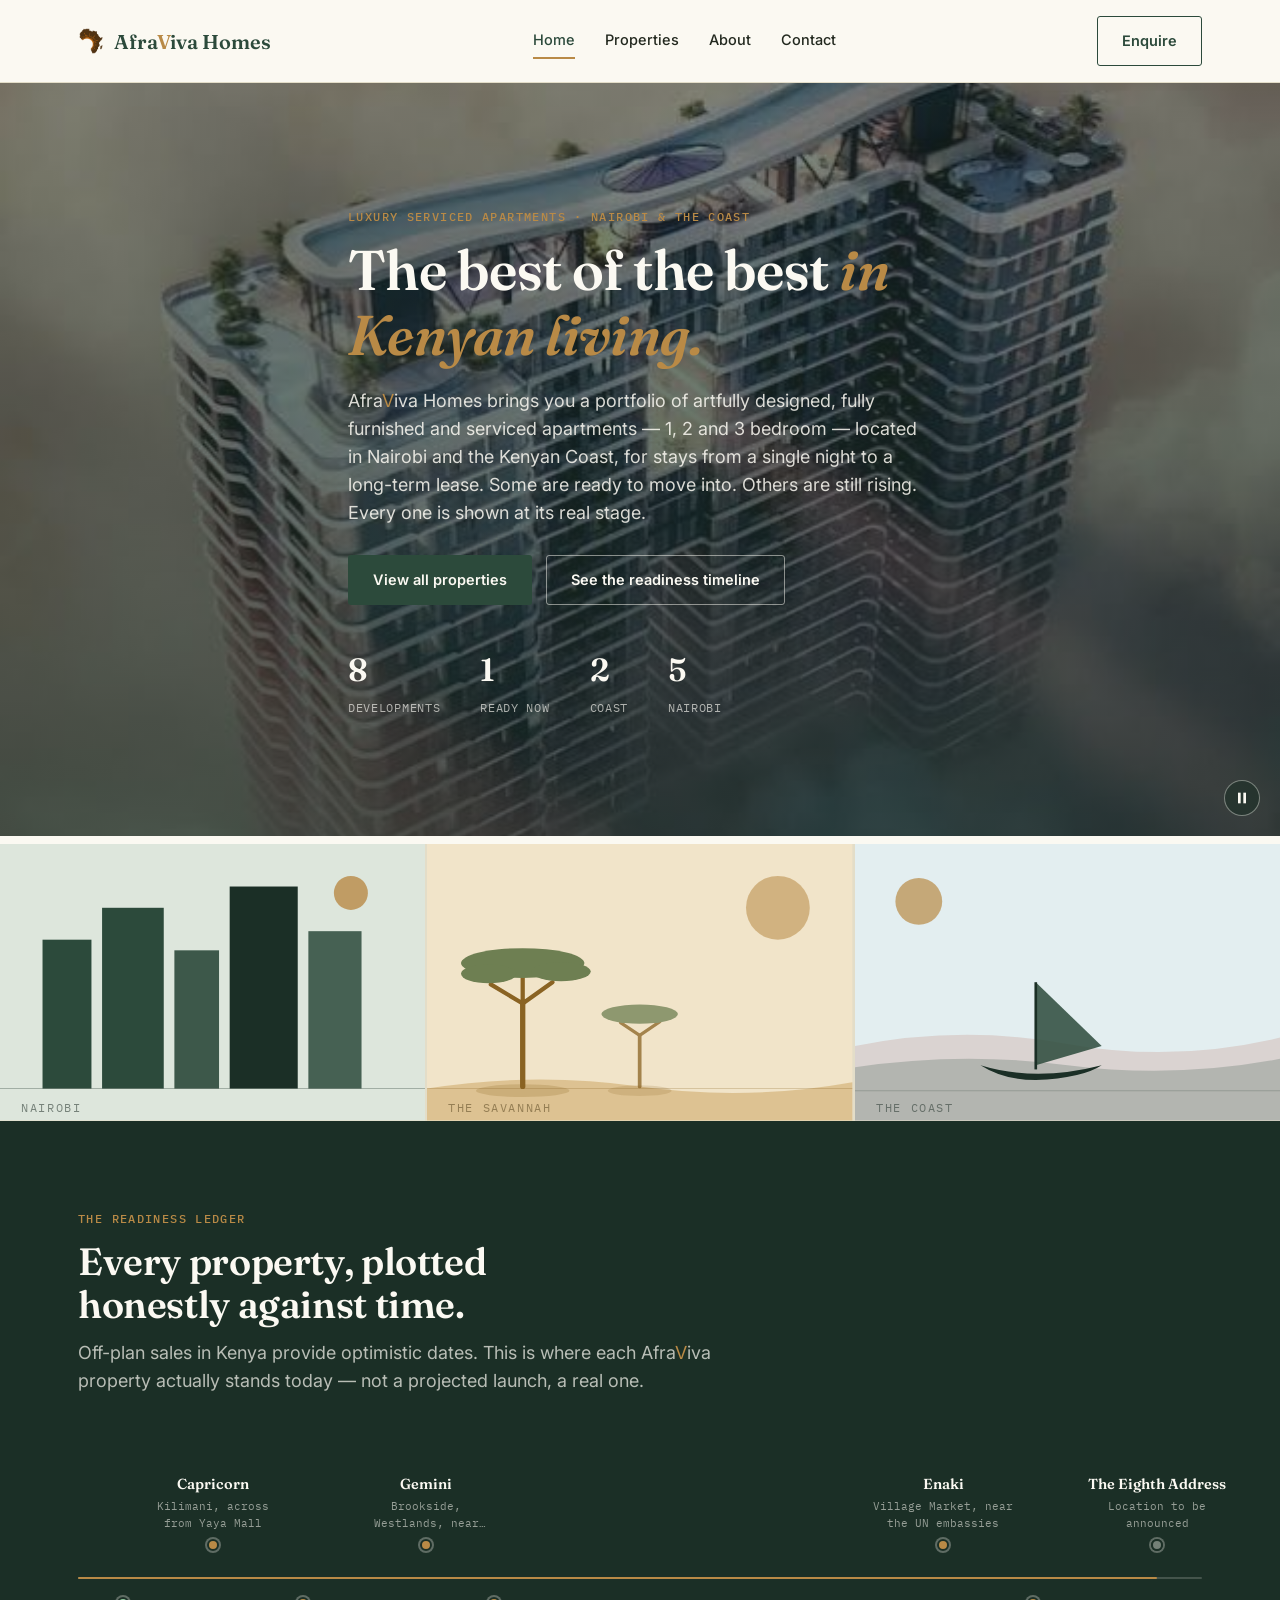
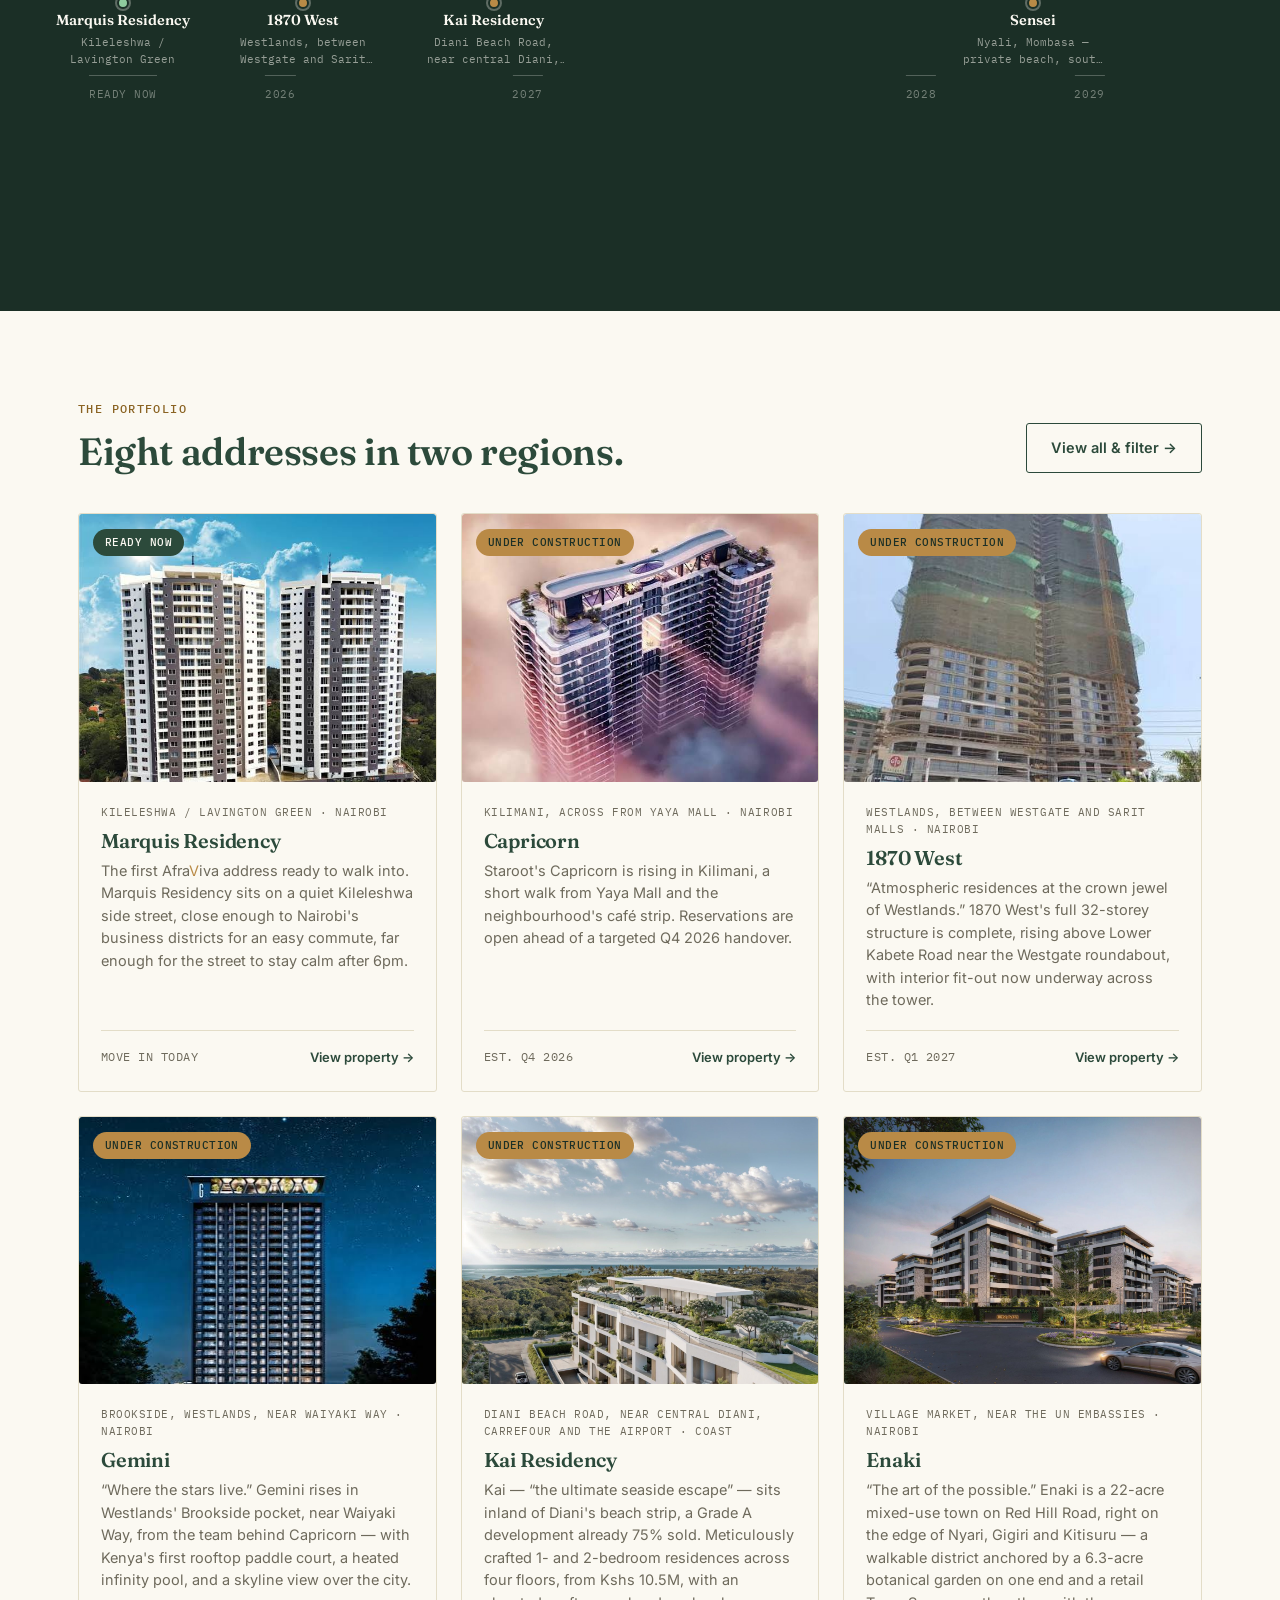
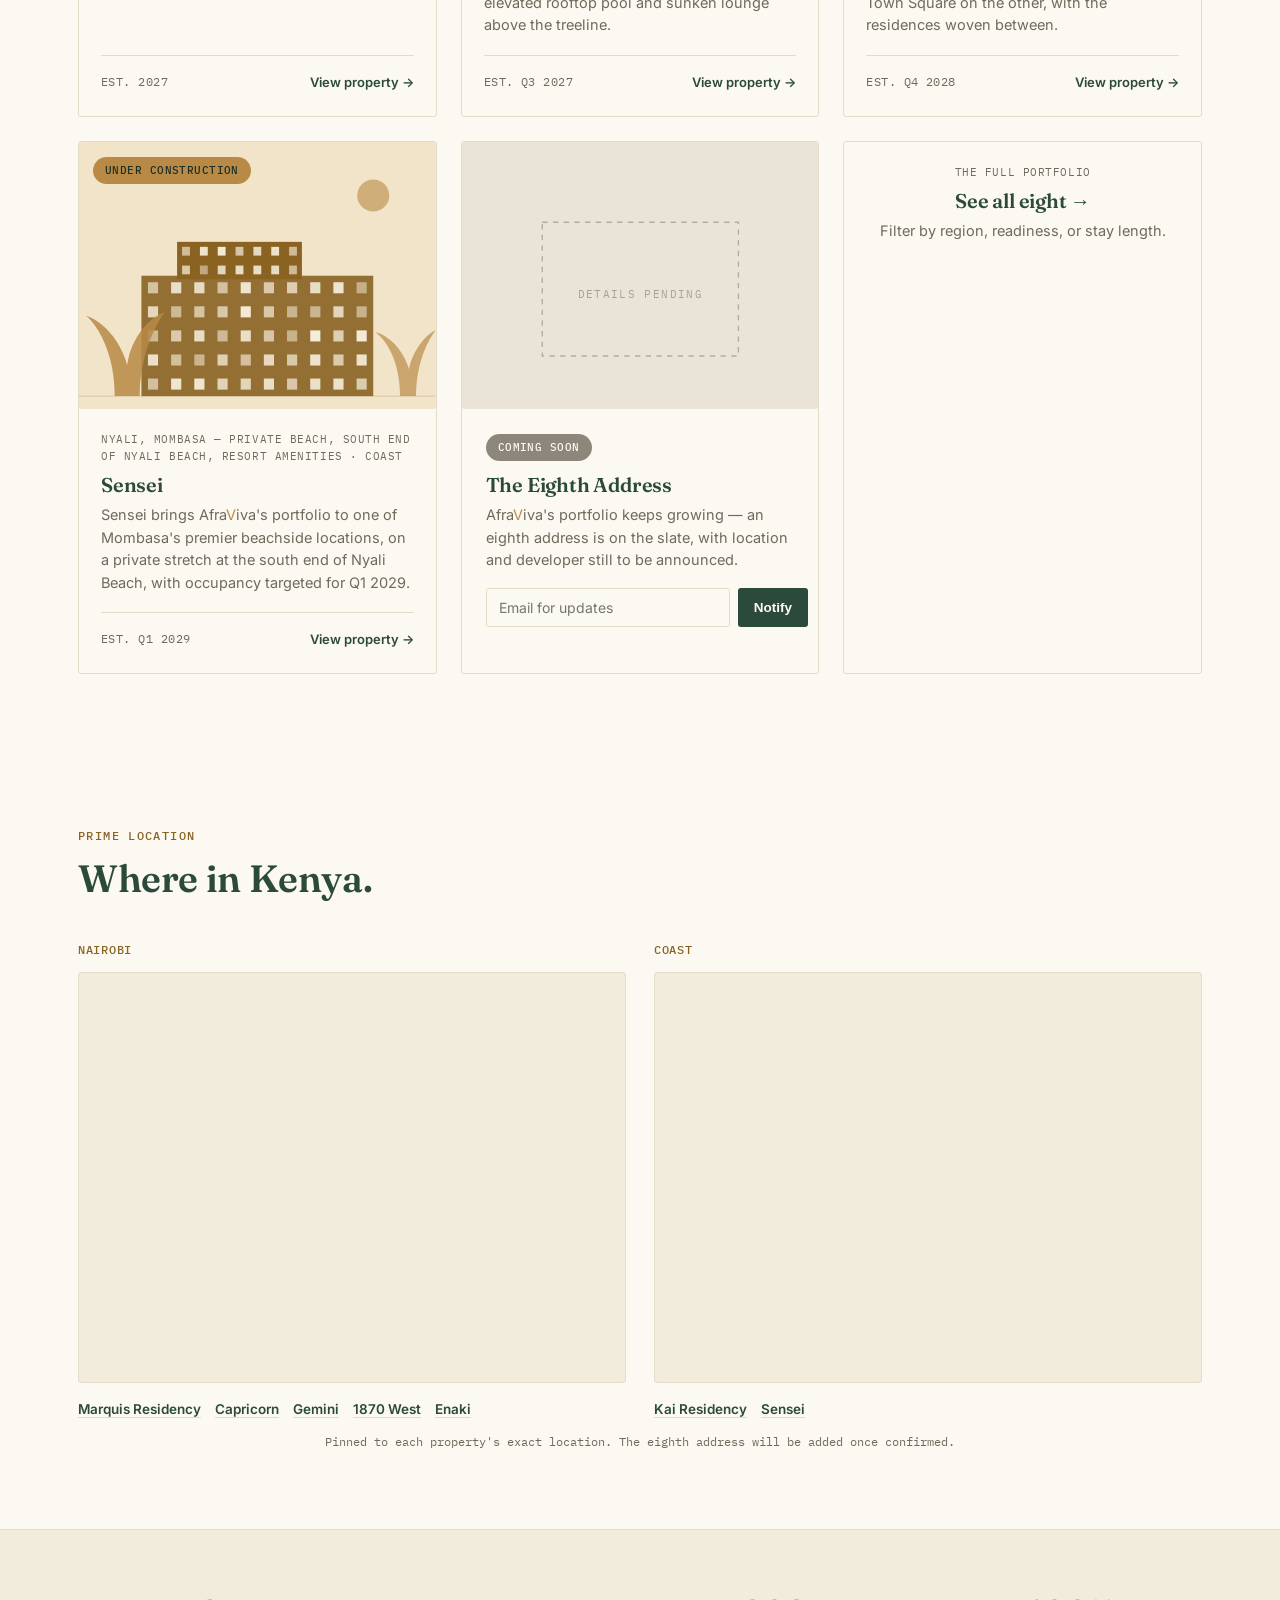
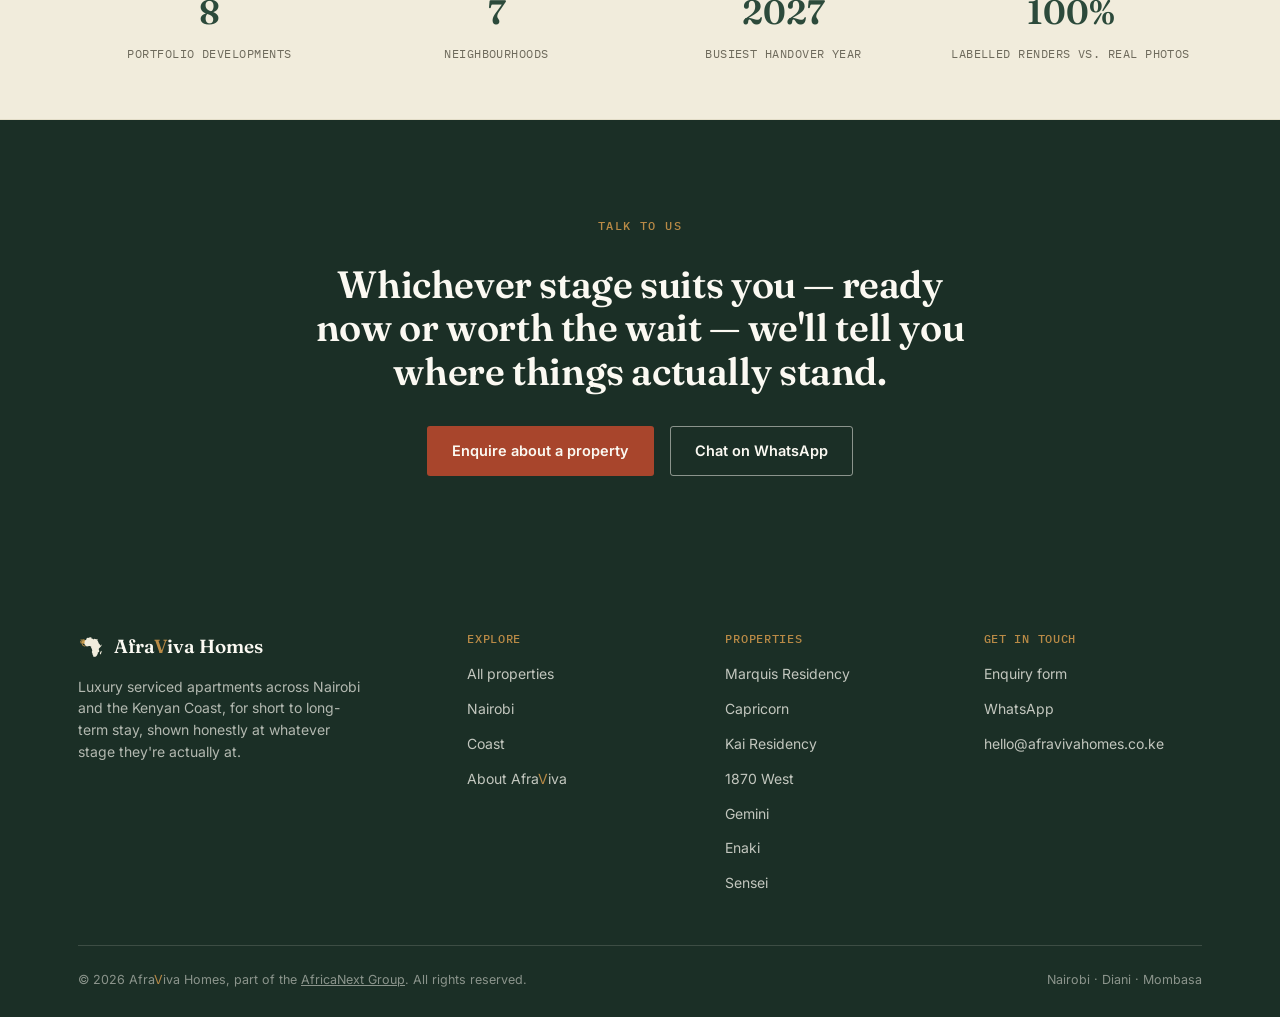
==== index.html @ eec44e02 "Rename The Marquis and Kai Apartments "The Marquis" -> "Marquis Residency", "Kai Apartments" -> "Kai" ====
<!DOCTYPE html>
<html lang="en">
<head>
<meta charset="UTF-8">
<meta name="viewport" content="width=device-width, initial-scale=1.0">
<title>Afraviva Homes — Luxury Serviced Apartments in Nairobi &amp; the Kenyan Coast</title>
<meta name="description" content="Afraviva Homes: the best of Kenyan living. A portfolio of luxury serviced apartments across Nairobi and the Kenyan Coast, for short to long-term stay, shown honestly at every stage.">
<link rel="canonical" href="https://judekioko.github.io/afraviva/">
<meta property="og:type" content="website">
<meta property="og:site_name" content="Afraviva Homes">
<meta property="og:title" content="Afraviva Homes — Luxury Serviced Apartments in Nairobi &amp; the Kenyan Coast">
<meta property="og:description" content="A portfolio of luxury serviced apartments across Nairobi and the Kenyan Coast, for short to long-term stay, shown honestly at every stage.">
<meta property="og:url" content="https://judekioko.github.io/afraviva/">
<meta property="og:image" content="https://judekioko.github.io/afraviva/assets/img/afraviva-logo-full.png">
<meta name="twitter:card" content="summary_large_image">
<meta name="twitter:title" content="Afraviva Homes — Luxury Serviced Apartments in Nairobi &amp; the Kenyan Coast">
<meta name="twitter:description" content="A portfolio of luxury serviced apartments across Nairobi and the Kenyan Coast, for short to long-term stay, shown honestly at every stage.">
<meta name="twitter:image" content="https://judekioko.github.io/afraviva/assets/img/afraviva-logo-full.png">
<link rel="icon" type="image/svg+xml" href="favicon.svg">
<link rel="preconnect" href="https://fonts.googleapis.com">
<link rel="preconnect" href="https://fonts.gstatic.com" crossorigin>
<link href="https://fonts.googleapis.com/css2?family=Fraunces:opsz,wght@9..144,400;9..144,500;9..144,600;9..144,700&family=Inter:wght@400;500;600;700&family=IBM+Plex+Mono:wght@400;500&display=swap" rel="stylesheet">
<link rel="stylesheet" href="assets/css/styles.css">
</head>
<body>

<div id="site-header"></div>

<main>

  <!-- HERO -->
  <section class="hero hero-video">
    <video class="hero-video-bg" autoplay muted loop playsinline preload="metadata" poster="assets/img/capricon aerialview.jpg">
      <source src="assets/video/capricorn-walkthrough.mp4" type="video/mp4">
    </video>
    <div class="hero-scrim"></div>
    <button class="hero-video-toggle" type="button" aria-pressed="true" aria-label="Pause background video">
      <svg class="icon-pause" viewBox="0 0 24 24" fill="currentColor" width="16" height="16"><rect x="6" y="4" width="4" height="16"/><rect x="14" y="4" width="4" height="16"/></svg>
      <svg class="icon-play" viewBox="0 0 24 24" fill="currentColor" width="16" height="16" style="display:none;"><path d="M8 5v14l11-7z"/></svg>
    </button>
    <div class="wrap hero-content">
      <span class="eyebrow">Luxury serviced apartments · Nairobi &amp; the coast</span>
      <h1>The best of the best <em>in Kenyan living.</em></h1>
      <p class="lede">Afra<span class="v-flag">V</span>iva Homes brings you a portfolio of artfully designed, fully furnished and serviced apartments — 1, 2 and 3 bedroom — located in Nairobi and the Kenyan Coast, for stays from a single night to a long-term lease. Some are ready to move into. Others are still rising. Every one is shown at its real stage.</p>
      <div class="hero-cta">
        <a href="properties.html" class="btn btn-primary">View all properties</a>
        <a href="#ledger" class="btn btn-ghost-light">See the readiness timeline</a>
      </div>
      <div class="hero-meta">
        <div>
          <div class="stat-num">8</div>
          <div class="stat-label">Developments</div>
        </div>
        <div>
          <div class="stat-num">1</div>
          <div class="stat-label">Ready now</div>
        </div>
        <div>
          <div class="stat-num">2</div>
          <div class="stat-label">Coast</div>
        </div>
        <div>
          <div class="stat-num">5</div>
          <div class="stat-label">Nairobi</div>
        </div>
      </div>
    </div>
  </section>

  <!-- MONTAGE STRIP -->
  <div class="montage-strip">
    <div class="montage-panel" id="montage-1"></div>
    <div class="montage-panel" id="montage-2"></div>
    <div class="montage-panel" id="montage-3"></div>
  </div>

  <!-- READINESS LEDGER (signature element) -->
  <section class="ledger" id="ledger">
    <div class="wrap">
      <span class="eyebrow">The readiness ledger</span>
      <h2>Every property, plotted honestly against time.</h2>
      <p class="lede">Off-plan sales in Kenya provide optimistic dates. This is where each Afra<span class="v-flag">V</span>iva property actually stands today — not a projected launch, a real one.</p>

      <div class="ledger-track" id="afraviva-ledger">
        <div class="ledger-items"></div>
        <div class="ledger-axis"><div class="ledger-axis-fill"></div></div>
        <div class="ledger-labels">
          <span style="left:4%;">Ready now</span>
          <span style="left:18%;">2026</span>
          <span style="left:40%;">2027</span>
          <span style="left:75%;">2028</span>
          <span style="left:90%;">2029</span>
        </div>
        <div class="ledger-list-mobile"></div>
      </div>
    </div>
  </section>

  <!-- PORTFOLIO PREVIEW -->
  <section class="section">
    <div class="wrap">
      <div class="section-head reveal">
        <div>
          <span class="eyebrow">The portfolio</span>
          <h2>Eight addresses in two regions.</h2>
        </div>
        <a href="properties.html" class="btn btn-ghost">View all &amp; filter →</a>
      </div>
      <div class="grid-properties" id="home-preview-grid"></div>
    </div>
  </section>

  <!-- LOCATION MAP -->
  <section class="section-tight">
    <div class="wrap">
      <div class="section-head reveal">
        <div>
          <span class="eyebrow">Prime location</span>
          <h2>Where in Kenya.</h2>
        </div>
      </div>
      <div class="region-map-grid reveal">
        <div class="region-map">
          <div class="region-map-title">Nairobi</div>
          <div class="map-embed-card">
            <iframe
              src="https://www.google.com/maps?saddr=-1.2807,36.7817&daddr=-1.2932,36.7869+to:-1.2592,36.7920+to:-1.2590,36.8028+to:-1.222769,36.786828&output=embed"
              loading="lazy"
              referrerpolicy="no-referrer-when-downgrade"
              title="Map pinning Afraviva's Nairobi properties"
              aria-label="Map pinning Afraviva's Nairobi properties">
            </iframe>
          </div>
          <ul class="map-legend">
            <li><a href="property.html?slug=the-marquis">Marquis Residency</a></li>
            <li><a href="property.html?slug=capricorn">Capricorn</a></li>
            <li><a href="property.html?slug=gemini">Gemini</a></li>
            <li><a href="property.html?slug=1870-west">1870 West</a></li>
            <li><a href="property.html?slug=enaki">Enaki</a></li>
          </ul>
        </div>
        <div class="region-map">
          <div class="region-map-title">Coast</div>
          <div class="map-embed-card">
            <iframe
              src="https://www.google.com/maps?saddr=-4.2950,39.5825&daddr=-4.0600,39.7050&output=embed"
              loading="lazy"
              referrerpolicy="no-referrer-when-downgrade"
              title="Map pinning Afraviva's Coast properties"
              aria-label="Map pinning Afraviva's Coast properties">
            </iframe>
          </div>
          <ul class="map-legend">
            <li><a href="property.html?slug=kai-apartments">Kai Residency</a></li>
            <li><a href="property.html?slug=sensei">Sensei</a></li>
          </ul>
        </div>
      </div>
      <p class="map-note">Pinned to each property's exact location. The eighth address will be added once confirmed.</p>
    </div>
  </section>

  <!-- TRUST STRIP -->
  <section class="trust-strip reveal">
    <div class="wrap trust-grid">
      <div class="trust-item">
        <div class="num">8</div>
        <div class="label">Portfolio developments</div>
      </div>
      <div class="trust-item">
        <div class="num">7</div>
        <div class="label">Neighbourhoods</div>
      </div>
      <div class="trust-item">
        <div class="num">2027</div>
        <div class="label">Busiest handover year</div>
      </div>
      <div class="trust-item">
        <div class="num">100%</div>
        <div class="label">Labelled renders vs. real photos</div>
      </div>
    </div>
  </section>

  <!-- CTA -->
  <section class="cta-band">
    <div class="wrap">
      <span class="eyebrow" style="justify-content:center;color:var(--gold);">Talk to us</span>
      <h2 style="margin-top:16px;">Whichever stage suits you — ready now or worth the wait — we'll tell you where things actually stand.</h2>
      <div class="cta-actions">
        <a href="contact.html" class="btn btn-rust">Enquire about a property</a>
        <a href="#" class="btn btn-ghost-light" data-whatsapp="general">Chat on WhatsApp</a>
      </div>
    </div>
  </section>

</main>

<div id="site-footer"></div>

<script src="assets/js/svg-art.js"></script>
<script src="assets/js/properties-data.js"></script>
<script src="assets/js/main.js"></script>
<script>
  afravivaRenderLedger("afraviva-ledger");
  document.getElementById("home-preview-grid").innerHTML =
    AFRAVIVA_PROPERTIES.map(afravivaCardHTML).join("") + `
    <a class="p-card" href="properties.html" style="align-items:center;justify-content:center;text-align:center;display:flex;">
      <div class="p-card-body" style="justify-content:center;align-items:center;text-align:center;">
        <div class="p-card-loc">The full portfolio</div>
        <h3>See all eight →</h3>
        <p class="p-card-desc">Filter by region, readiness, or stay length.</p>
      </div>
    </a>`;
  document.getElementById("montage-1").innerHTML = montageNairobiSVG();
  document.getElementById("montage-2").innerHTML = montageSavannaSVG();
  document.getElementById("montage-3").innerHTML = montageCoastSVG();

</script>
</body>
</html>
---- assets/css/styles.css ----
/* ===========================================================
   AFRAVIVA HOMES — stylesheet
   Fraunces (display serif) + Inter (body) + IBM Plex Mono (data/labels)
   =========================================================== */

:root{
  --forest: #2C4A3B;
  --forest-dark: #1B2F26;
  --gold: #B98A46;
  --gold-text: #8A6323; /* same gold hue, darkened for text on light backgrounds — --gold itself fails WCAG AA (2.9:1) there */
  --rust: #A8452C;
  --paper: #FBF9F2;
  --paper-alt: #F1ECDC;
  --line: #E3DDC8;
  --muted: #6E6A5C;
  --ink: #23291F;

  --f-serif: 'Fraunces', Georgia, serif;
  --f-sans: 'Inter', -apple-system, BlinkMacSystemFont, 'Segoe UI', sans-serif;
  --f-mono: 'IBM Plex Mono', 'SFMono-Regular', Menlo, monospace;

  --radius: 3px;
  --shadow-sm: 0 1px 2px rgba(27,47,38,0.06);
  --shadow-md: 0 8px 24px rgba(27,47,38,0.08);
}

*, *::before, *::after{ box-sizing: border-box; }
html{ scroll-behavior: smooth; }
body{
  margin: 0;
  font-family: var(--f-sans);
  color: var(--ink);
  background: var(--paper);
  font-size: 16px;
  line-height: 1.55;
  -webkit-font-smoothing: antialiased;
}
img{ max-width: 100%; display: block; }
a{ color: inherit; text-decoration: none; }
ul{ list-style: none; margin: 0; padding: 0; }
h1, h2, h3, h4{
  font-family: var(--f-serif);
  color: var(--forest);
  margin: 0 0 12px;
  line-height: 1.15;
  font-weight: 600;
  letter-spacing: -0.01em;
}
h1{ font-size: clamp(34px, 5vw, 56px); }
h2{ font-size: clamp(26px, 3.4vw, 38px); }
h3{ font-size: 20px; }
p{ margin: 0 0 14px; color: var(--ink); }
.wrap{ max-width: 1180px; margin: 0 auto; padding: 0 28px; }

@media (prefers-reduced-motion: reduce){
  html{ scroll-behavior: auto; }
  *, *::before, *::after{ animation-duration: 0.01ms !important; transition-duration: 0.01ms !important; }
}

:focus-visible{ outline: 2px solid var(--gold); outline-offset: 3px; }

/* ---------- buttons ---------- */
.btn{
  display: inline-flex;
  align-items: center;
  gap: 8px;
  padding: 13px 24px;
  border-radius: var(--radius);
  font-family: var(--f-sans);
  font-weight: 600;
  font-size: 14.5px;
  border: 1px solid transparent;
  cursor: pointer;
  transition: transform 0.15s ease, background 0.15s ease, border-color 0.15s ease, color 0.15s ease;
}
.btn:hover{ transform: translateY(-1px); }
.btn-primary{ background: var(--forest); color: var(--paper); }
.btn-primary:hover{ background: var(--forest-dark); }
.btn-rust{ background: var(--rust); color: var(--paper); }
.btn-rust:hover{ background: #8f3922; }
.btn-ghost{ background: transparent; color: var(--forest); border-color: var(--forest); }
.btn-ghost:hover{ background: var(--forest); color: var(--paper); }
.btn-ghost-light{ background: transparent; color: var(--paper); border-color: rgba(251,249,242,0.5); }
.btn-ghost-light:hover{ background: rgba(251,249,242,0.12); border-color: var(--paper); }

/* ---------- eyebrow / labels ---------- */
.eyebrow{
  display: inline-flex;
  align-items: center;
  gap: 8px;
  font-family: var(--f-mono);
  font-size: 11.5px;
  letter-spacing: 0.12em;
  text-transform: uppercase;
  color: var(--gold-text);
  font-weight: 500;
  margin-bottom: 12px;
}
.lede{ font-size: 18px; color: var(--muted); max-width: 62ch; }

/* ---------- header / nav ---------- */
.site-header{
  position: sticky; top: 0; z-index: 100;
  background: rgba(251,249,242,0.92);
  backdrop-filter: blur(8px);
  border-bottom: 1px solid var(--line);
}
.nav{
  display: flex; align-items: center; justify-content: space-between;
  padding: 16px 28px;
}
.brand{
  display: flex; align-items: center; gap: 10px;
  font-family: var(--f-serif); font-weight: 600; font-size: 20px; color: var(--forest);
}
.brand .mark{ width: 26px; height: 26px; flex-shrink: 0; object-fit: contain; }
.brand-name{ white-space: nowrap; }
.v-flag{ color: var(--gold); }
.nav-links{ display: flex; align-items: center; gap: 30px; }
.nav-links a{
  font-size: 14.5px; font-weight: 500; color: var(--ink);
  padding: 6px 0; border-bottom: 2px solid transparent;
  transition: color 0.15s ease, border-color 0.15s ease;
}
.nav-links a:hover, .nav-links a.active{ color: var(--forest); border-color: var(--gold); }
.nav-cta{ display: flex; align-items: center; gap: 14px; }
.nav-toggle{
  display: none; flex-direction: column; gap: 5px;
  background: none; border: none; cursor: pointer; padding: 6px;
}
.nav-toggle span{ width: 22px; height: 2px; background: var(--forest); border-radius: 2px; }

/* ---------- page header (interior pages) ---------- */
.page-header{ padding: 56px 0 40px; border-bottom: 1px solid var(--line); }
.breadcrumb{
  font-family: var(--f-mono); font-size: 12px; color: var(--muted);
  margin-bottom: 18px; letter-spacing: 0.02em;
}
.breadcrumb a{ color: var(--muted); border-bottom: 1px solid var(--line); }
.breadcrumb a:hover{ color: var(--forest); }

/* ---------- hero (home) ---------- */
.hero{ padding: 64px 0 40px; }
.hero h1{ margin-bottom: 20px; }
.hero h1 em{ font-style: italic; color: var(--gold); }
.hero-cta{ display: flex; gap: 14px; margin: 28px 0 40px; flex-wrap: wrap; }
.hero-meta{ display: flex; gap: 40px; flex-wrap: wrap; }
.stat-num{ font-family: var(--f-serif); font-size: 32px; font-weight: 600; color: var(--forest); }
.stat-label{ font-family: var(--f-mono); font-size: 11.5px; color: var(--muted); text-transform: uppercase; letter-spacing: 0.06em; margin-top: 4px; }

/* ---------- hero video background (homepage only) ---------- */
.hero-video{
  position: relative; overflow: hidden; padding: 120px 0;
  min-height: 560px; display: flex; align-items: center;
  background: var(--forest-dark);
}
.hero-video-bg{
  position: absolute; inset: 0; width: 100%; height: 100%;
  object-fit: cover; z-index: 0;
}
.hero-scrim{
  position: absolute; inset: 0; z-index: 1;
  background: linear-gradient(180deg, rgba(27,47,38,0.55), rgba(27,47,38,0.78));
}
.hero-content{ position: relative; z-index: 2; max-width: 640px; }
.hero-video .eyebrow{ color: var(--gold); }
.hero-video h1{ color: var(--paper); }
.hero-video .lede{ color: rgba(251,249,242,0.85); }
.hero-video .stat-num{ color: var(--paper); }
.hero-video .stat-label{ color: rgba(251,249,242,0.65); }
.hero-video-toggle{
  position: absolute; right: 20px; bottom: 20px; z-index: 3;
  width: 36px; height: 36px; border-radius: 50%;
  background: rgba(27,47,38,0.55); border: 1px solid rgba(251,249,242,0.4);
  color: var(--paper); display: flex; align-items: center; justify-content: center;
  cursor: pointer; transition: background 0.15s ease;
}
.hero-video-toggle:hover{ background: rgba(27,47,38,0.8); }
@media (prefers-reduced-motion: reduce){
  .hero-video-bg{ display: none; }
  .hero-video-toggle{ display: none; }
}
@media (max-width: 640px){
  .hero-video{ padding: 88px 0; min-height: 460px; }
}
.p-card-art{
  aspect-ratio: 4/3; overflow: hidden; background: var(--paper-alt);
  position: relative; border-radius: var(--radius);
}
.p-card-art svg, .p-card-art img{ width: 100%; height: 100%; display: block; object-fit: cover; }
.about-logo-card{
  aspect-ratio: 4/3; border: 1px solid var(--line); border-radius: var(--radius);
  background: var(--paper); display: flex; align-items: center; justify-content: center; padding: 40px;
}
.about-logo-card img{ width: 100%; max-width: 360px; height: auto; display: block; }

/* ---------- montage strip ---------- */
.montage-strip{ display: grid; grid-template-columns: repeat(3, 1fr); gap: 2px; background: var(--line); margin: 8px 0 0; }
.montage-panel{ aspect-ratio: 4/2.6; overflow: hidden; }
.montage-panel svg{ width: 100%; height: 100%; display: block; }

/* ---------- readiness ledger ---------- */
.ledger{ padding: 84px 0; background: var(--forest-dark); color: var(--paper); }
.ledger .eyebrow{ color: var(--gold); }
.ledger h2{ color: var(--paper); max-width: 20ch; }
.ledger .lede{ color: rgba(251,249,242,0.7); }
.ledger-track{ margin-top: 64px; position: relative; padding: 118px 0 132px; }
.ledger-axis{ position: relative; height: 2px; background: rgba(251,249,242,0.18); border-radius: 2px; }
.ledger-axis-fill{ position: absolute; left: 0; top: 0; height: 100%; background: var(--gold); border-radius: 2px; }
.ledger-items{ position: relative; height: 0; }
.ledger-item{
  position: absolute; top: 0; transform: translateX(-50%);
  display: flex; flex-direction: column; align-items: center; text-align: center;
  width: 140px;
}
.ledger-item .dot{
  width: 12px; height: 12px; border-radius: 50%;
  background: var(--gold); border: 2px solid var(--forest-dark);
  box-shadow: 0 0 0 2px rgba(251,249,242,0.3);
}
.ledger-item.is-ready .dot{ background: #8FCB9E; }
.ledger-item.is-tbc .dot{ background: rgba(251,249,242,0.4); }
.ledger-item.above{ top: -104px; }
.ledger-item.above .dot{ order: 2; margin-top: 8px; }
.ledger-item.below{ top: 20px; }
.li-name{ font-family: var(--f-serif); font-size: 14.5px; font-weight: 600; color: var(--paper); }
.li-loc{
  font-family: var(--f-mono); font-size: 10.5px; color: rgba(251,249,242,0.55); margin-top: 3px;
  display: -webkit-box; -webkit-line-clamp: 2; -webkit-box-orient: vertical; overflow: hidden;
}
.ledger-labels{ position: relative; margin-top: 96px; height: 20px; }
.ledger-labels span{
  position: absolute; transform: translateX(-50%);
  font-family: var(--f-mono); font-size: 11px; letter-spacing: 0.05em;
  color: rgba(251,249,242,0.4); text-transform: uppercase;
  border-top: 1px solid rgba(251,249,242,0.25); padding-top: 10px;
}
.ledger-list-mobile{ display: none; }
.lm-row{
  display: flex; justify-content: space-between; padding: 12px 0;
  border-bottom: 1px solid rgba(251,249,242,0.12); font-size: 14px;
}

@media (max-width: 780px){
  .ledger-items, .ledger-axis, .ledger-labels{ display: none; }
  .ledger-track{ padding-top: 0; }
  .ledger-list-mobile{ display: block; margin-top: 8px; }
}

/* ---------- sections ---------- */
.section{ padding: 84px 0; }
.section-tight{ padding: 64px 0; }
.section-head{
  display: flex; justify-content: space-between; align-items: flex-end;
  gap: 24px; margin-bottom: 40px; flex-wrap: wrap;
}
.section-head h2{ margin: 0; }

/* ---------- property cards / grid ---------- */
.grid-properties{ display: grid; grid-template-columns: repeat(3, 1fr); gap: 24px; }
.p-card{
  display: flex; flex-direction: column;
  background: var(--paper); border: 1px solid var(--line); border-radius: var(--radius);
  overflow: hidden; transition: box-shadow 0.2s ease, transform 0.2s ease;
}
a.p-card:hover{ box-shadow: var(--shadow-md); transform: translateY(-3px); }
.p-card-art{ position: relative; }
.p-card-tag{ position: absolute; top: 14px; left: 14px; z-index: 2; }
.p-card-body{ padding: 22px 22px 24px; display: flex; flex-direction: column; flex: 1; }
.p-card-loc{ font-family: var(--f-mono); font-size: 11px; letter-spacing: 0.05em; text-transform: uppercase; color: var(--muted); margin-bottom: 8px; }
.p-card-body h3{ margin-bottom: 8px; }
.p-card-desc{ font-size: 14.5px; color: var(--muted); flex: 1; margin-bottom: 18px; }
.p-card-foot{
  display: flex; justify-content: space-between; align-items: center;
  padding-top: 16px; border-top: 1px solid var(--line);
  font-size: 13px;
}
.p-card-foot .quarter{ font-family: var(--f-mono); color: var(--muted); text-transform: uppercase; letter-spacing: 0.04em; font-size: 11.5px; }
.p-card-foot .view{ color: var(--forest); font-weight: 600; }

/* ---------- status tags ---------- */
.tag{
  display: inline-block; padding: 5px 12px; border-radius: 20px;
  font-family: var(--f-mono); font-size: 11px; font-weight: 500;
  letter-spacing: 0.04em; text-transform: uppercase;
  color: var(--paper); background: var(--muted);
}
.tag-ready{ background: var(--forest); }
.tag-progress{ background: var(--gold); color: var(--forest-dark); }
.tag-tbc{ background: #8C877A; }

/* ---------- TBC card / notify form ---------- */
.tbc-card{ padding: 22px; border: 1px dashed var(--line); border-radius: var(--radius); }
.tbc-card h3{ margin: 12px 0 8px; }
.tbc-card p{ font-size: 14.5px; color: var(--muted); margin-bottom: 16px; }
.tbc-card form{ display: flex; gap: 8px; }
.tbc-card input{
  flex: 1; padding: 10px 12px; border: 1px solid var(--line); border-radius: var(--radius);
  font-family: var(--f-sans); font-size: 14px; background: var(--paper);
}
.tbc-card button{
  padding: 10px 16px; background: var(--forest); color: var(--paper);
  border: none; border-radius: var(--radius); font-weight: 600; font-size: 13.5px; cursor: pointer;
}

/* ---------- regions ---------- */
.regions{ display: grid; grid-template-columns: 1fr 1fr; gap: 24px; }
.region-panel{
  background: var(--forest); color: var(--paper);
  border-radius: var(--radius); padding: 32px;
  display: flex; flex-direction: column; justify-content: space-between; gap: 24px;
  min-height: 260px;
}
.region-panel.coast{ background: var(--rust); }
.region-name{ font-family: var(--f-serif); font-size: 26px; font-weight: 600; }
.region-sub{ font-family: var(--f-mono); font-size: 11.5px; letter-spacing: 0.03em; color: rgba(251,249,242,0.7); margin-top: 6px; }
.region-list li{
  display: flex; justify-content: space-between; padding: 10px 0;
  border-bottom: 1px solid rgba(251,249,242,0.18); font-size: 14.5px;
}
.region-list li:last-child{ border-bottom: none; }
.region-list li span:last-child{ font-family: var(--f-mono); font-size: 12px; opacity: 0.75; text-transform: uppercase; }

/* ---------- map ---------- */
.map-card{ border: 1px solid var(--line); border-radius: var(--radius); overflow: hidden; background: var(--paper-alt); }
.map-card svg{ width: 100%; height: auto; display: block; }
.map-note{ font-family: var(--f-mono); font-size: 11.5px; color: var(--muted); margin-top: 14px; text-align: center; }
.map-embed-card{
  border: 1px solid var(--line); border-radius: var(--radius); overflow: hidden;
  aspect-ratio: 16/7; background: var(--paper-alt);
}
.map-embed-card iframe{ width: 100%; height: 100%; border: 0; display: block; }

.video-embed-card{
  border: 1px solid var(--line); border-radius: var(--radius); overflow: hidden;
  aspect-ratio: 16/9; background: #000; max-width: 860px;
}
.video-embed-card iframe{ width: 100%; height: 100%; border: 0; display: block; }
.video-embed-card video{ width: 100%; height: 100%; display: block; object-fit: contain; }

.region-map-grid{ display: grid; grid-template-columns: 1fr 1fr; gap: 28px; }
.region-map-title{ font-family: var(--f-mono); font-size: 12px; text-transform: uppercase; letter-spacing: 0.06em; color: var(--gold-text); margin-bottom: 12px; font-weight: 500; }
.region-map .map-embed-card{ aspect-ratio: 4/3; }
.map-legend{ display: flex; flex-wrap: wrap; gap: 8px 14px; margin-top: 16px; }
.map-legend li{ font-size: 13.5px; }
.map-legend a{ color: var(--forest); font-weight: 600; border-bottom: 1px solid var(--line); }
.map-legend a:hover{ border-color: var(--forest); }

/* ---------- trust strip ---------- */
.trust-strip{ padding: 56px 0; background: var(--paper-alt); border-top: 1px solid var(--line); border-bottom: 1px solid var(--line); }
.trust-grid{ display: grid; grid-template-columns: repeat(4, 1fr); gap: 24px; text-align: center; }
.trust-item .num{ font-family: var(--f-serif); font-size: 34px; font-weight: 600; color: var(--forest); }
.trust-item .label{ font-family: var(--f-mono); font-size: 11.5px; color: var(--muted); margin-top: 6px; text-transform: uppercase; letter-spacing: 0.04em; }

/* ---------- CTA band ---------- */
.cta-band{ padding: 92px 0; background: var(--forest-dark); color: var(--paper); text-align: center; }
.cta-band h2{ color: var(--paper); max-width: 26ch; margin: 16px auto 0; }
.cta-actions{ display: flex; gap: 16px; justify-content: center; margin-top: 32px; flex-wrap: wrap; }

/* ---------- footer ---------- */
.site-footer{ background: var(--forest-dark); color: rgba(251,249,242,0.85); padding: 64px 0 28px; }
.site-footer p{ color: rgba(251,249,242,0.68); }
.footer-grid{ display: grid; grid-template-columns: 1.6fr 1fr 1fr 1fr; gap: 40px; padding-bottom: 40px; border-bottom: 1px solid rgba(251,249,242,0.15); }
.footer-brand{ display: flex; align-items: center; gap: 10px; font-family: var(--f-serif); font-size: 19px; font-weight: 600; color: var(--paper); margin-bottom: 14px; }
.footer-col h4{ font-family: var(--f-mono); font-size: 11.5px; text-transform: uppercase; letter-spacing: 0.06em; color: var(--gold); margin-bottom: 16px; font-weight: 500; }
.footer-col ul li{ margin-bottom: 10px; }
.footer-col a{ font-size: 14px; color: rgba(251,249,242,0.75); }
.footer-col a:hover{ color: var(--paper); }
.footer-bottom{
  display: flex; justify-content: space-between; padding-top: 24px;
  font-size: 12.5px; color: rgba(251,249,242,0.5); flex-wrap: wrap; gap: 10px;
}

/* ---------- about page ---------- */
.about-hero{ display: grid; grid-template-columns: 1.1fr 0.9fr; gap: 48px; align-items: center; }
.value-grid{ display: grid; grid-template-columns: repeat(3, 1fr); gap: 24px; }
.value-card{ background: var(--paper); border: 1px solid var(--line); border-radius: var(--radius); padding: 28px; }
.vc-num{ font-family: var(--f-mono); font-size: 13px; color: var(--gold-text); margin-bottom: 14px; letter-spacing: 0.04em; }
.value-card h3{ margin-bottom: 10px; }
.value-card p{ font-size: 14.5px; color: var(--muted); margin-bottom: 0; }
.partner-row{ display: flex; flex-wrap: wrap; gap: 10px; }
.partner-badge{
  display: inline-flex; align-items: center; gap: 8px;
  padding: 7px 12px 7px 7px; border: 1px solid var(--line); border-radius: 20px;
  font-size: 13px; font-weight: 500;
}
.monogram{
  width: 22px; height: 22px; border-radius: 50%;
  background: var(--forest); color: var(--paper);
  display: flex; align-items: center; justify-content: center;
  font-family: var(--f-mono); font-size: 10px; font-weight: 600;
}
.credit-line{ font-size: 13px; color: var(--muted); font-style: italic; margin-top: 12px; margin-bottom: 0; }

/* ---------- properties listing page ---------- */
.stat-bar{ display: flex; gap: 40px; margin-top: 32px; flex-wrap: wrap; }
.stat .n{ font-family: var(--f-serif); font-size: 28px; font-weight: 600; color: var(--forest); }
.stat .l{ font-family: var(--f-mono); font-size: 11px; color: var(--muted); text-transform: uppercase; letter-spacing: 0.04em; margin-top: 4px; }
.anchor-offset{ display: block; scroll-margin-top: 100px; }
.filter-bar{ display: flex; gap: 10px; flex-wrap: wrap; margin-bottom: 36px; }
.filter-btn{
  padding: 9px 18px; border-radius: 20px; border: 1px solid var(--line);
  background: var(--paper); font-family: var(--f-sans); font-size: 13.5px; font-weight: 500;
  color: var(--muted); cursor: pointer; transition: all 0.15s ease;
}
.filter-btn:hover{ border-color: var(--forest); color: var(--forest); }
.filter-btn.active{ background: var(--forest); border-color: var(--forest); color: var(--paper); }

/* ---------- property detail page ---------- */
.p-hero{ background: var(--paper-alt); }
.p-hero-art{ width: 100%; aspect-ratio: 16/6; overflow: hidden; }
.p-hero-art svg, .p-hero-art img{ width: 100%; height: 100%; display: block; object-fit: cover; }
.p-hero-info{ padding: 36px 28px 44px; }
.p-name{ margin: 8px 0 10px; }
.p-loc{ font-family: var(--f-mono); font-size: 13px; color: var(--muted); margin-bottom: 16px; }
.facts-strip{ display: flex; gap: 32px; flex-wrap: wrap; margin-top: 24px; padding-top: 24px; border-top: 1px solid var(--line); }
.fact-label{ font-family: var(--f-mono); font-size: 10.5px; text-transform: uppercase; letter-spacing: 0.05em; color: var(--muted); margin-bottom: 4px; }
.fact-val{ font-weight: 600; font-size: 15px; color: var(--ink); }

.p-body-grid{ display: grid; grid-template-columns: 1.5fr 1fr; gap: 56px; padding: 64px 0; }
.prose p{ color: var(--ink); font-size: 15.5px; }
.spec-list{ margin-top: 14px; border-top: 1px solid var(--line); }
.spec-row{
  display: flex; justify-content: space-between; padding: 14px 0;
  border-bottom: 1px solid var(--line); font-size: 14.5px;
}
.spec-row span:first-child{ color: var(--muted); }
.spec-row span:last-child{ font-weight: 600; text-align: right; max-width: 60%; }

/* ---------- amenities & pricing (property detail) ---------- */
.amenity-grid{ display: grid; grid-template-columns: repeat(3, 1fr); gap: 12px; }
.amenity-item{
  background: var(--paper); border: 1px solid var(--line); border-radius: var(--radius);
  padding: 14px 16px; font-size: 14px; color: var(--ink);
  display: flex; align-items: center; gap: 10px;
}
.amenity-item::before{ content: "\2713"; color: var(--forest); font-weight: 700; flex-shrink: 0; }
.pricing-grid{ display: grid; grid-template-columns: repeat(auto-fit, minmax(280px, 1fr)); gap: 24px; }
.pricing-card{
  background: var(--paper); border: 1px solid var(--line); border-radius: var(--radius);
  padding: 26px;
}
.pricing-card h3{ margin-bottom: 4px; }
.pricing-card .spec-list{ margin-top: 10px; }
.pricing-card .spec-row{ font-size: 13.5px; padding: 11px 0; }
.photo-grid{ display: grid; grid-template-columns: repeat(3, 1fr); gap: 12px; }
.photo-item{
  position: relative; aspect-ratio: 4/3; overflow: hidden; border-radius: var(--radius);
  border: 1px solid var(--line); background: var(--paper-alt);
}
.photo-item img{ width: 100%; height: 100%; object-fit: cover; display: block; }
.photo-caption{
  position: absolute; left: 0; right: 0; bottom: 0;
  padding: 7px 10px; font-size: 12.5px; font-weight: 600; color: #fff;
  background: linear-gradient(0deg, rgba(0,0,0,0.62), rgba(0,0,0,0));
}

.enquiry-box{
  position: sticky; top: 100px; align-self: start;
  background: var(--paper); border: 1px solid var(--line); border-radius: var(--radius);
  padding: 28px; box-shadow: var(--shadow-sm);
}
.enquiry-box h3{ margin-bottom: 6px; }
.enquiry-box .hint{ font-size: 13.5px; color: var(--muted); margin-bottom: 22px; }
.field{ margin-bottom: 16px; }
.field label{ display: block; font-size: 13px; font-weight: 600; margin-bottom: 6px; color: var(--ink); }
.field input, .field textarea{
  width: 100%; padding: 11px 13px; border: 1px solid var(--line); border-radius: var(--radius);
  font-family: var(--f-sans); font-size: 14.5px; background: var(--paper); resize: vertical;
}
.field input:focus, .field textarea:focus{ border-color: var(--forest); outline: none; }
.enquiry-box .btn{ width: 100%; justify-content: center; }
.enquiry-divider{
  text-align: center; margin: 18px 0; font-family: var(--f-mono); font-size: 11px;
  text-transform: uppercase; color: var(--muted); letter-spacing: 0.06em; position: relative;
}
.enquiry-divider::before, .enquiry-divider::after{
  content: ""; position: absolute; top: 50%; width: 40%; height: 1px; background: var(--line);
}
.enquiry-divider::before{ left: 0; }
.enquiry-divider::after{ right: 0; }
.whatsapp-btn{
  display: flex; align-items: center; justify-content: center; gap: 10px;
  padding: 12px; border: 1px solid #25D366; border-radius: var(--radius);
  color: #1c8a44; font-weight: 600; font-size: 14px;
}
.whatsapp-btn svg{ width: 18px; height: 18px; }
.whatsapp-btn:hover{ background: #25D366; color: #fff; }

.related-strip{ padding: 72px 0 88px; background: var(--paper-alt); }

/* ---------- contact page ---------- */
.contact-grid{ display: grid; grid-template-columns: 0.9fr 1.1fr; gap: 56px; padding: 56px 0 88px; }
.contact-info{ display: flex; flex-direction: column; gap: 24px; }
.ci-block h4{ font-family: var(--f-mono); font-size: 11px; text-transform: uppercase; letter-spacing: 0.05em; color: var(--gold-text); margin-bottom: 6px; font-weight: 500; }
.ci-val{ font-size: 16px; font-weight: 600; }
.contact-form{
  background: var(--paper); border: 1px solid var(--line); border-radius: var(--radius);
  padding: 32px;
}
.contact-form h3{ margin-bottom: 6px; }
.contact-form .hint{ font-size: 13.5px; color: var(--muted); margin-bottom: 24px; }

/* ---------- reveal on scroll ---------- */
.reveal{ opacity: 0; transform: translateY(16px); transition: opacity 0.6s ease, transform 0.6s ease; }
.reveal.in{ opacity: 1; transform: translateY(0); }

/* ---------- responsive ---------- */
@media (max-width: 980px){
  .hero-video{ padding: 84px 0; min-height: 480px; }
  .region-map-grid{ grid-template-columns: 1fr; }
  .grid-properties{ grid-template-columns: repeat(2, 1fr); }
  .about-hero{ grid-template-columns: 1fr; }
  .value-grid{ grid-template-columns: 1fr; }
  .regions{ grid-template-columns: 1fr; }
  .trust-grid{ grid-template-columns: repeat(2, 1fr); gap: 32px; }
  .footer-grid{ grid-template-columns: 1fr 1fr; }
  .p-body-grid{ grid-template-columns: 1fr; }
  .enquiry-box{ position: static; }
  .contact-grid{ grid-template-columns: 1fr; }
  .montage-strip{ grid-template-columns: 1fr; }
  .amenity-grid{ grid-template-columns: 1fr 1fr; }
  .photo-grid{ grid-template-columns: 1fr 1fr; }
}

@media (max-width: 640px){
  .nav-links{
    position: absolute; top: 100%; left: 0; right: 0;
    background: var(--paper); border-bottom: 1px solid var(--line);
    flex-direction: column; align-items: flex-start; gap: 0;
    padding: 8px 28px; display: none;
  }
  .nav-links.open{ display: flex; }
  .nav-links a{ width: 100%; padding: 14px 0; border-bottom: 1px solid var(--line); }
  .nav-toggle{ display: flex; }
  .nav-cta .btn-ghost{ padding: 9px 14px; font-size: 13px; }
  .grid-properties{ grid-template-columns: 1fr; }
  .amenity-grid{ grid-template-columns: 1fr; }
  .photo-grid{ grid-template-columns: 1fr; }
  .hero-video{ padding: 56px 0 44px; min-height: 0; }
  .hero-content{ max-width: none; }
  .hero-video h1{ font-size: 30px; }
  .hero-video .lede{ font-size: 15px; line-height: 1.5; }
  .hero-video .hero-cta{ margin: 20px 0 28px; }
  .hero-meta{ display: grid; grid-template-columns: repeat(2, 1fr); gap: 18px 20px; }
  .hero-video-toggle{ right: 14px; bottom: 14px; }
  .cta-actions{ flex-direction: column; align-items: stretch; }
  .footer-grid{ grid-template-columns: 1fr; }
  .footer-bottom{ flex-direction: column; }
  .section, .section-tight{ padding: 56px 0; }
  .ledger{ padding: 56px 0; }
}
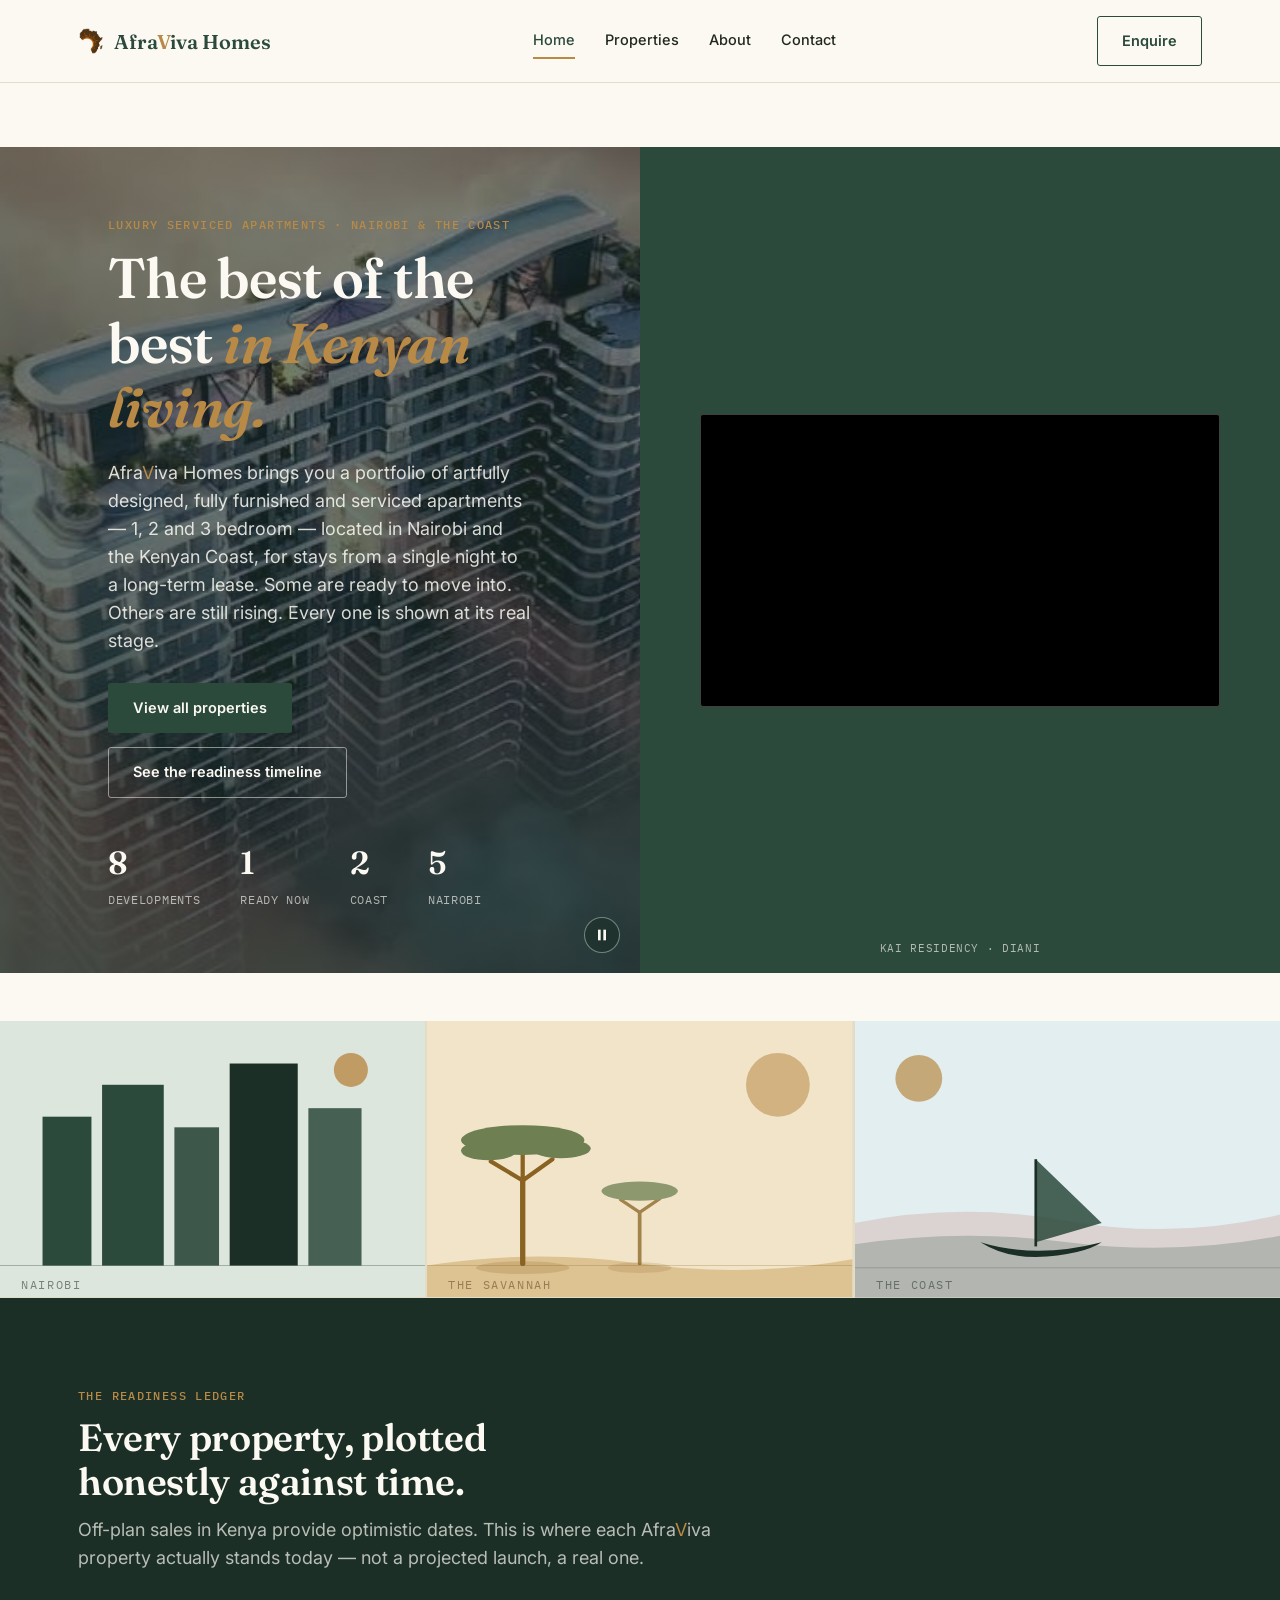
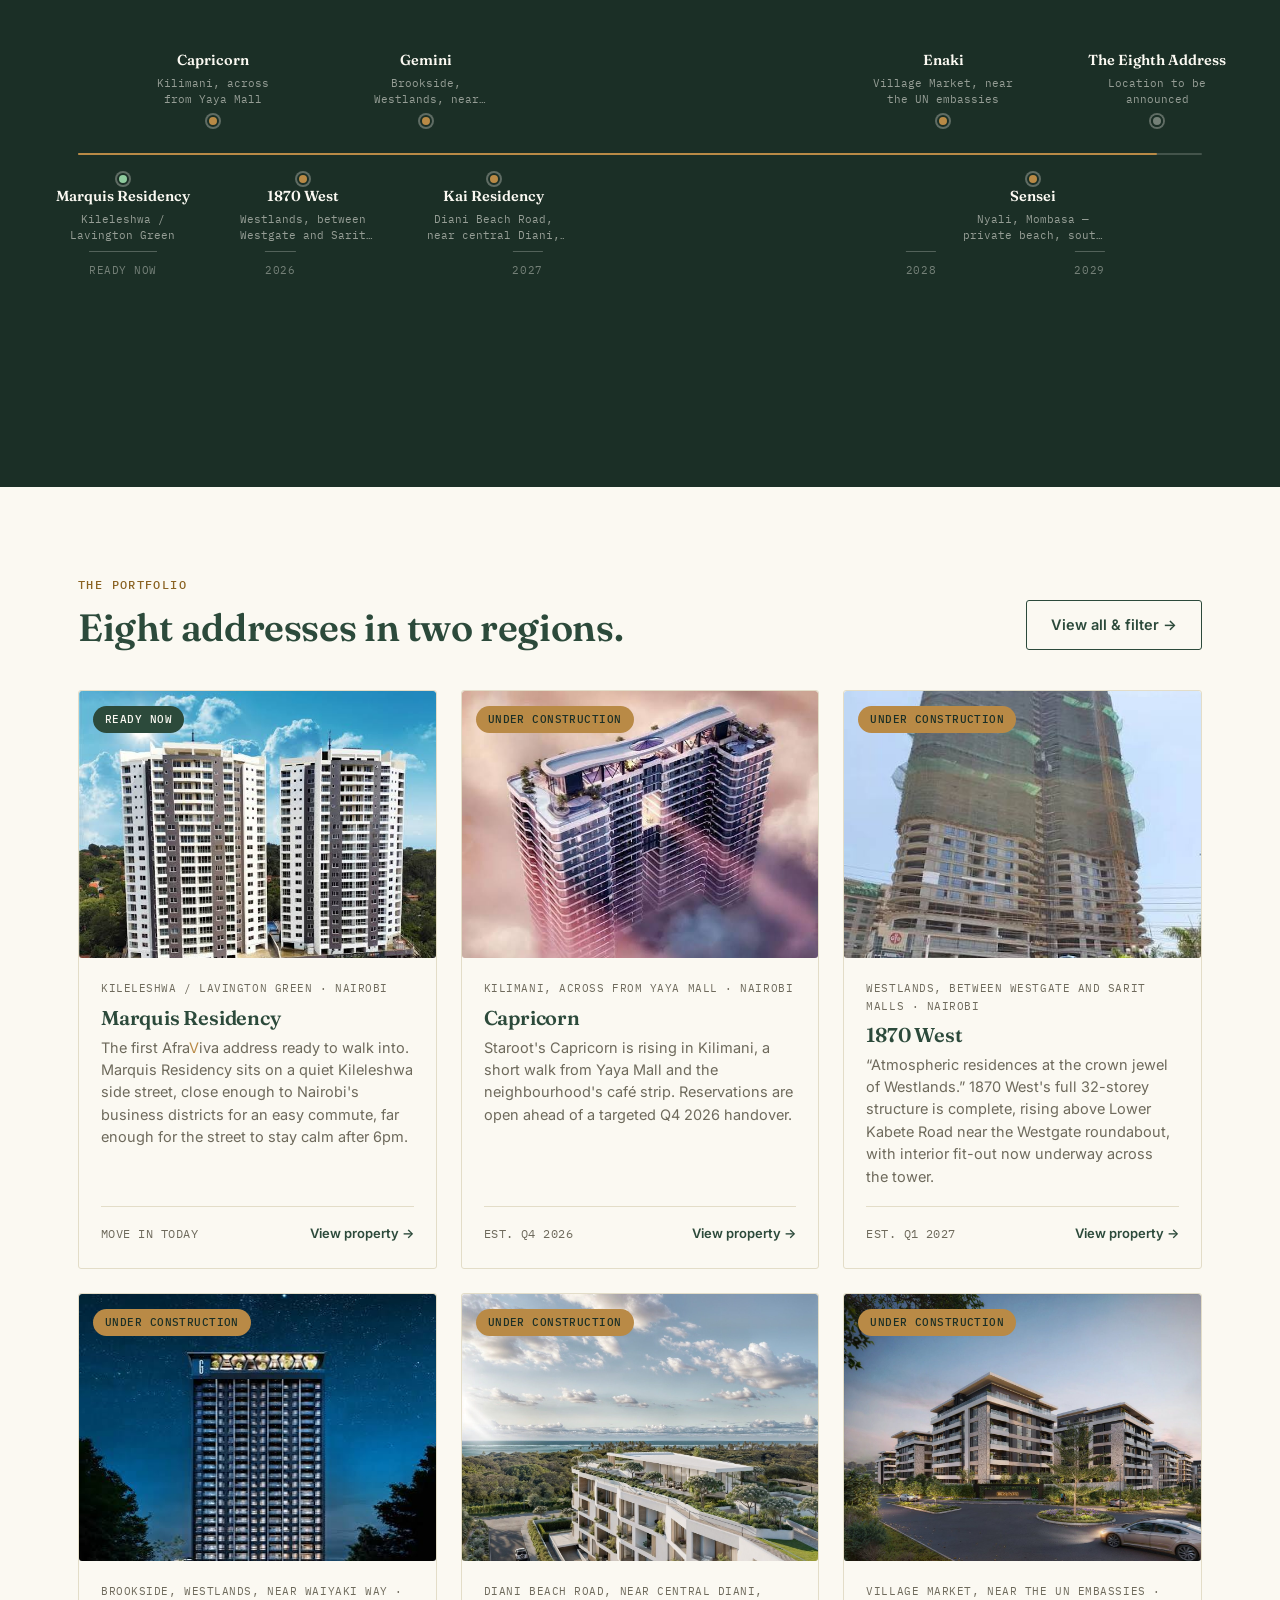
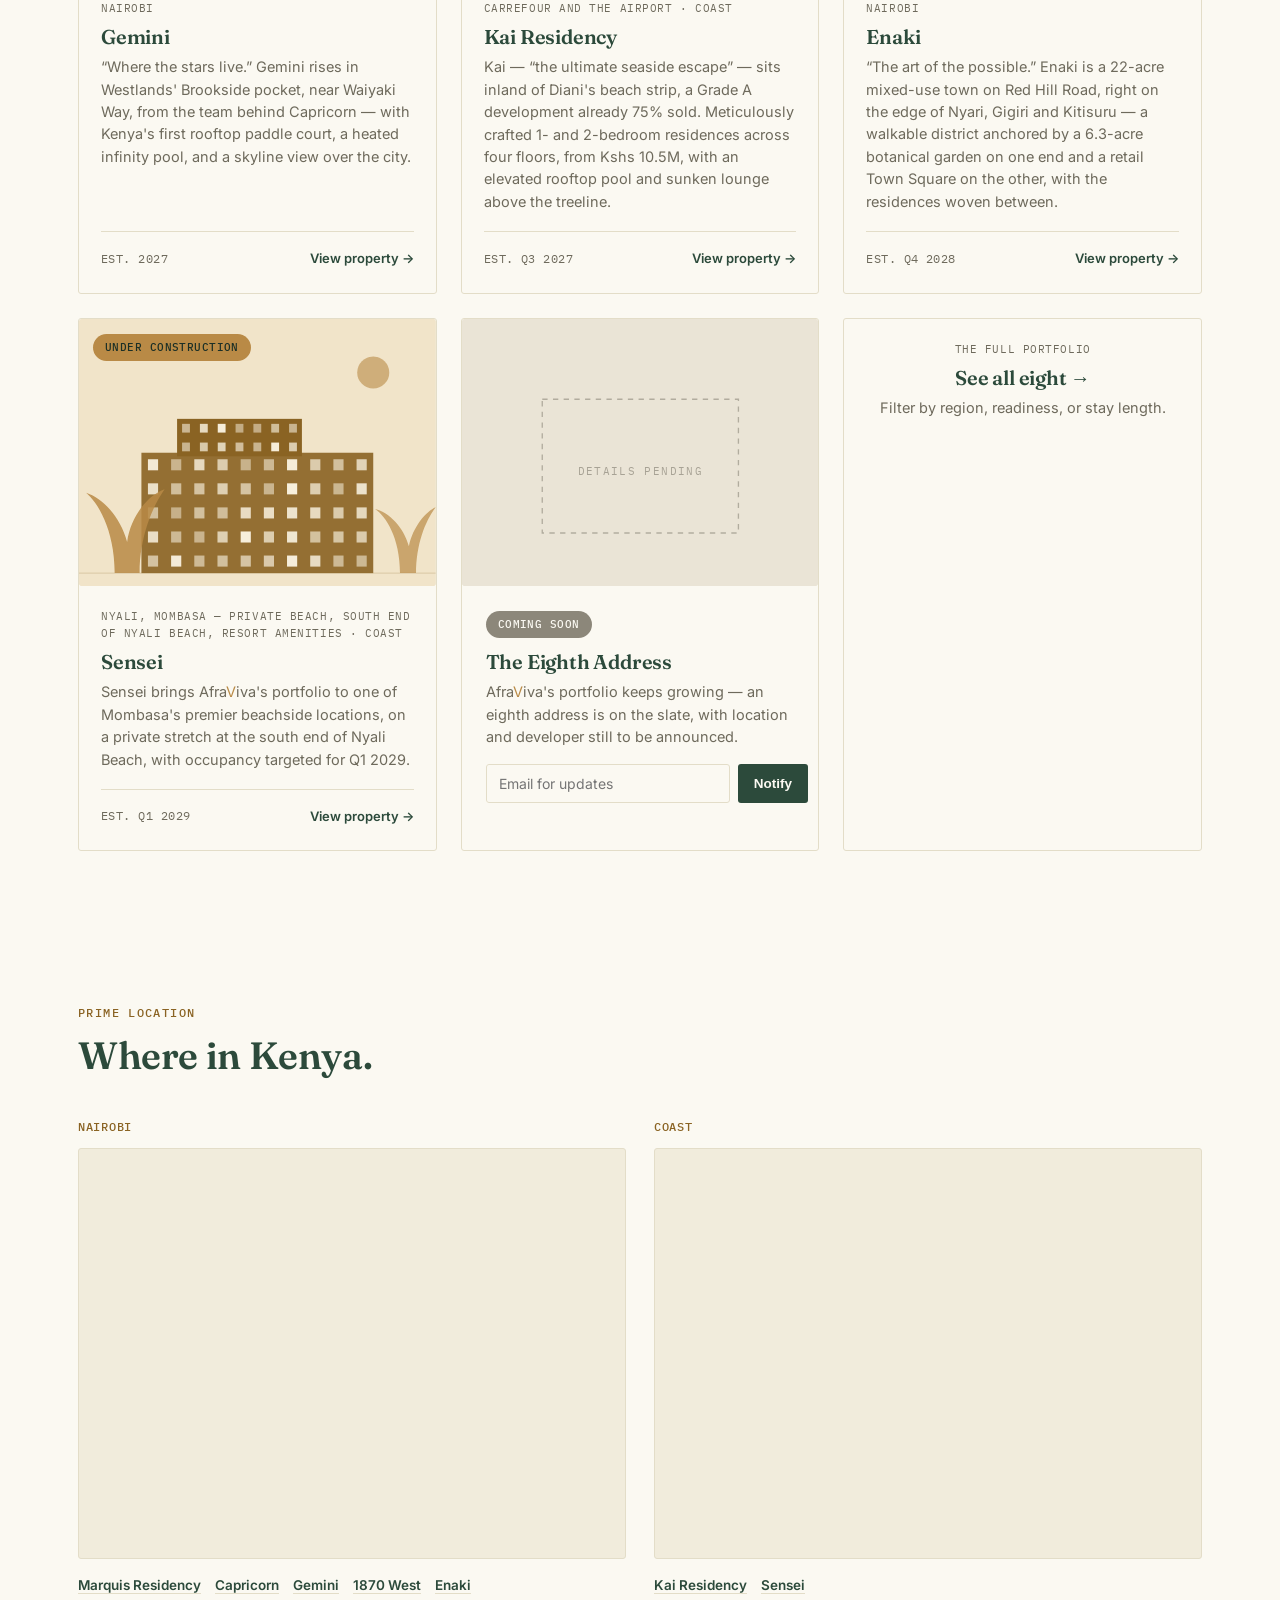
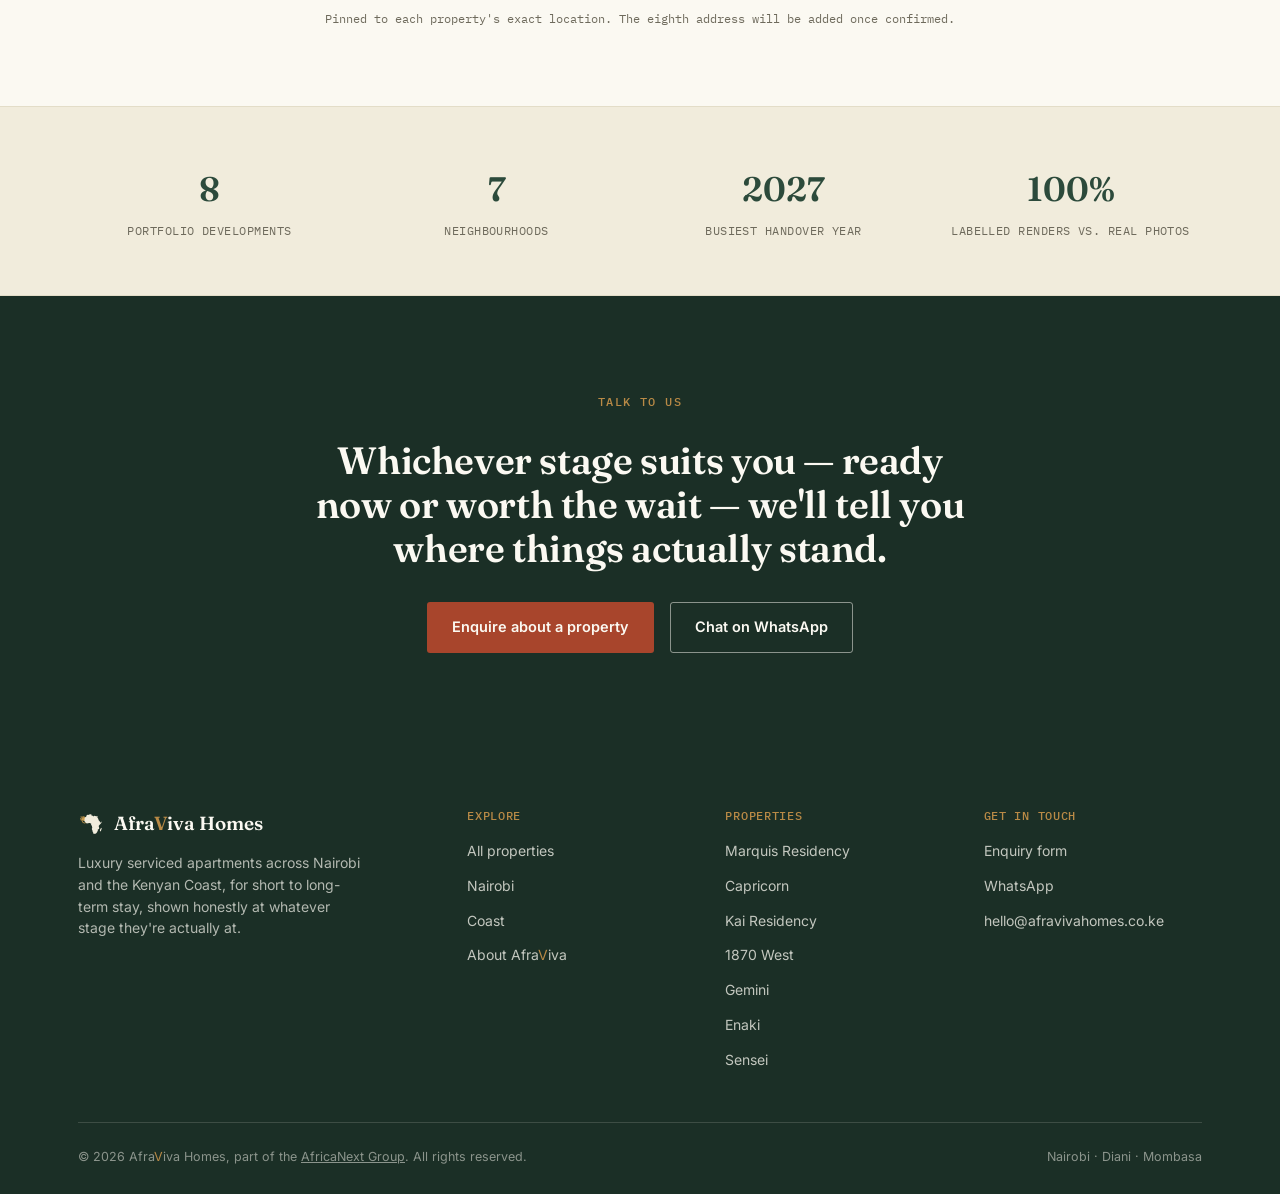
==== commit 35c4b5ca: "Split the hero into two video halves: Capricorn background + Kai player Restructures the homepage he" ====
--- a/index.html
+++ b/index.html
@@ -29,41 +29,56 @@
 <main>
 
   <!-- HERO -->
-  <section class="hero hero-video">
-    <video class="hero-video-bg" autoplay muted loop playsinline preload="metadata" poster="assets/img/capricon aerialview.jpg">
-      <source src="assets/video/capricorn-walkthrough.mp4" type="video/mp4">
-    </video>
-    <div class="hero-scrim"></div>
-    <button class="hero-video-toggle" type="button" aria-pressed="true" aria-label="Pause background video">
-      <svg class="icon-pause" viewBox="0 0 24 24" fill="currentColor" width="16" height="16"><rect x="6" y="4" width="4" height="16"/><rect x="14" y="4" width="4" height="16"/></svg>
-      <svg class="icon-play" viewBox="0 0 24 24" fill="currentColor" width="16" height="16" style="display:none;"><path d="M8 5v14l11-7z"/></svg>
-    </button>
-    <div class="wrap hero-content">
-      <span class="eyebrow">Luxury serviced apartments · Nairobi &amp; the coast</span>
-      <h1>The best of the best <em>in Kenyan living.</em></h1>
-      <p class="lede">Afra<span class="v-flag">V</span>iva Homes brings you a portfolio of artfully designed, fully furnished and serviced apartments — 1, 2 and 3 bedroom — located in Nairobi and the Kenyan Coast, for stays from a single night to a long-term lease. Some are ready to move into. Others are still rising. Every one is shown at its real stage.</p>
-      <div class="hero-cta">
-        <a href="properties.html" class="btn btn-primary">View all properties</a>
-        <a href="#ledger" class="btn btn-ghost-light">See the readiness timeline</a>
-      </div>
-      <div class="hero-meta">
-        <div>
-          <div class="stat-num">8</div>
-          <div class="stat-label">Developments</div>
-        </div>
-        <div>
-          <div class="stat-num">1</div>
-          <div class="stat-label">Ready now</div>
-        </div>
-        <div>
-          <div class="stat-num">2</div>
-          <div class="stat-label">Coast</div>
-        </div>
-        <div>
-          <div class="stat-num">5</div>
-          <div class="stat-label">Nairobi</div>
-        </div>
-      </div>
+  <section class="hero hero-split">
+    <div class="hero-half-video">
+      <video class="hero-video-bg" autoplay muted loop playsinline preload="metadata" poster="assets/img/capricon aerialview.jpg">
+        <source src="assets/video/capricorn-walkthrough.mp4" type="video/mp4">
+      </video>
+      <div class="hero-scrim"></div>
+      <button class="hero-video-toggle" type="button" aria-pressed="true" aria-label="Pause background video">
+        <svg class="icon-pause" viewBox="0 0 24 24" fill="currentColor" width="16" height="16"><rect x="6" y="4" width="4" height="16"/><rect x="14" y="4" width="4" height="16"/></svg>
+        <svg class="icon-play" viewBox="0 0 24 24" fill="currentColor" width="16" height="16" style="display:none;"><path d="M8 5v14l11-7z"/></svg>
+      </button>
+      <div class="wrap hero-content">
+        <span class="eyebrow">Luxury serviced apartments · Nairobi &amp; the coast</span>
+        <h1>The best of the best <em>in Kenyan living.</em></h1>
+        <p class="lede">Afra<span class="v-flag">V</span>iva Homes brings you a portfolio of artfully designed, fully furnished and serviced apartments — 1, 2 and 3 bedroom — located in Nairobi and the Kenyan Coast, for stays from a single night to a long-term lease. Some are ready to move into. Others are still rising. Every one is shown at its real stage.</p>
+        <div class="hero-cta">
+          <a href="properties.html" class="btn btn-primary">View all properties</a>
+          <a href="#ledger" class="btn btn-ghost-light">See the readiness timeline</a>
+        </div>
+        <div class="hero-meta">
+          <div>
+            <div class="stat-num">8</div>
+            <div class="stat-label">Developments</div>
+          </div>
+          <div>
+            <div class="stat-num">1</div>
+            <div class="stat-label">Ready now</div>
+          </div>
+          <div>
+            <div class="stat-num">2</div>
+            <div class="stat-label">Coast</div>
+          </div>
+          <div>
+            <div class="stat-num">5</div>
+            <div class="stat-label">Nairobi</div>
+          </div>
+        </div>
+      </div>
+    </div>
+    <div class="hero-half-embed">
+      <div class="hero-embed-frame">
+        <iframe
+          src="https://www.youtube.com/embed/RGH4Ai-oCfU"
+          title="Kai Residency — video"
+          loading="lazy"
+          allow="accelerometer; autoplay; clipboard-write; encrypted-media; gyroscope; picture-in-picture; web-share"
+          referrerpolicy="strict-origin-when-cross-origin"
+          allowfullscreen>
+        </iframe>
+      </div>
+      <span class="hero-embed-caption">Kai Residency · Diani</span>
     </div>
   </section>
 
--- a/assets/css/styles.css
+++ b/assets/css/styles.css
@@ -148,11 +148,11 @@
 .stat-num{ font-family: var(--f-serif); font-size: 32px; font-weight: 600; color: var(--forest); }
 .stat-label{ font-family: var(--f-mono); font-size: 11.5px; color: var(--muted); text-transform: uppercase; letter-spacing: 0.06em; margin-top: 4px; }
 
-/* ---------- hero video background (homepage only) ---------- */
-.hero-video{
-  position: relative; overflow: hidden; padding: 120px 0;
-  min-height: 560px; display: flex; align-items: center;
-  background: var(--forest-dark);
+/* ---------- hero: split video background + video panel (homepage only) ---------- */
+.hero-split{ display: grid; grid-template-columns: 1fr 1fr; min-height: 560px; }
+.hero-half-video{
+  position: relative; overflow: hidden; padding: 64px 40px;
+  display: flex; align-items: center; background: var(--forest-dark);
 }
 .hero-video-bg{
   position: absolute; inset: 0; width: 100%; height: 100%;
@@ -162,12 +162,12 @@
   position: absolute; inset: 0; z-index: 1;
   background: linear-gradient(180deg, rgba(27,47,38,0.55), rgba(27,47,38,0.78));
 }
-.hero-content{ position: relative; z-index: 2; max-width: 640px; }
-.hero-video .eyebrow{ color: var(--gold); }
-.hero-video h1{ color: var(--paper); }
-.hero-video .lede{ color: rgba(251,249,242,0.85); }
-.hero-video .stat-num{ color: var(--paper); }
-.hero-video .stat-label{ color: rgba(251,249,242,0.65); }
+.hero-content{ position: relative; z-index: 2; max-width: 480px; }
+.hero-half-video .eyebrow{ color: var(--gold); }
+.hero-half-video h1{ color: var(--paper); }
+.hero-half-video .lede{ color: rgba(251,249,242,0.85); }
+.hero-half-video .stat-num{ color: var(--paper); }
+.hero-half-video .stat-label{ color: rgba(251,249,242,0.65); }
 .hero-video-toggle{
   position: absolute; right: 20px; bottom: 20px; z-index: 3;
   width: 36px; height: 36px; border-radius: 50%;
@@ -180,8 +180,30 @@
   .hero-video-bg{ display: none; }
   .hero-video-toggle{ display: none; }
 }
+
+.hero-half-embed{
+  position: relative; background: var(--forest);
+  display: flex; align-items: center; justify-content: center; padding: 32px;
+}
+.hero-embed-frame{
+  width: 100%; max-width: 520px; aspect-ratio: 16/9;
+  border-radius: var(--radius); overflow: hidden; border: 1px solid rgba(251,249,242,0.25);
+  background: #000;
+}
+.hero-embed-frame iframe{ width: 100%; height: 100%; border: 0; display: block; }
+.hero-embed-caption{
+  position: absolute; bottom: 16px; left: 0; right: 0; text-align: center;
+  font-family: var(--f-mono); font-size: 11px; letter-spacing: 0.06em;
+  text-transform: uppercase; color: rgba(251,249,242,0.65);
+}
+
+@media (max-width: 900px){
+  .hero-split{ grid-template-columns: 1fr; min-height: 0; }
+  .hero-half-embed{ padding: 40px 24px; }
+}
 @media (max-width: 640px){
-  .hero-video{ padding: 88px 0; min-height: 460px; }
+  .hero-half-video{ padding: 56px 24px 44px; }
+  .hero-half-embed{ padding: 32px 24px 40px; }
 }
 .p-card-art{
   aspect-ratio: 4/3; overflow: hidden; background: var(--paper-alt);
@@ -507,7 +529,6 @@
 
 /* ---------- responsive ---------- */
 @media (max-width: 980px){
-  .hero-video{ padding: 84px 0; min-height: 480px; }
   .region-map-grid{ grid-template-columns: 1fr; }
   .grid-properties{ grid-template-columns: repeat(2, 1fr); }
   .about-hero{ grid-template-columns: 1fr; }
@@ -537,13 +558,13 @@
   .grid-properties{ grid-template-columns: 1fr; }
   .amenity-grid{ grid-template-columns: 1fr; }
   .photo-grid{ grid-template-columns: 1fr; }
-  .hero-video{ padding: 56px 0 44px; min-height: 0; }
   .hero-content{ max-width: none; }
-  .hero-video h1{ font-size: 30px; }
-  .hero-video .lede{ font-size: 15px; line-height: 1.5; }
-  .hero-video .hero-cta{ margin: 20px 0 28px; }
+  .hero-half-video h1{ font-size: 30px; }
+  .hero-half-video .lede{ font-size: 15px; line-height: 1.5; }
+  .hero-half-video .hero-cta{ margin: 20px 0 28px; }
   .hero-meta{ display: grid; grid-template-columns: repeat(2, 1fr); gap: 18px 20px; }
   .hero-video-toggle{ right: 14px; bottom: 14px; }
+  .hero-embed-frame{ max-width: none; }
   .cta-actions{ flex-direction: column; align-items: stretch; }
   .footer-grid{ grid-template-columns: 1fr; }
   .footer-bottom{ flex-direction: column; }
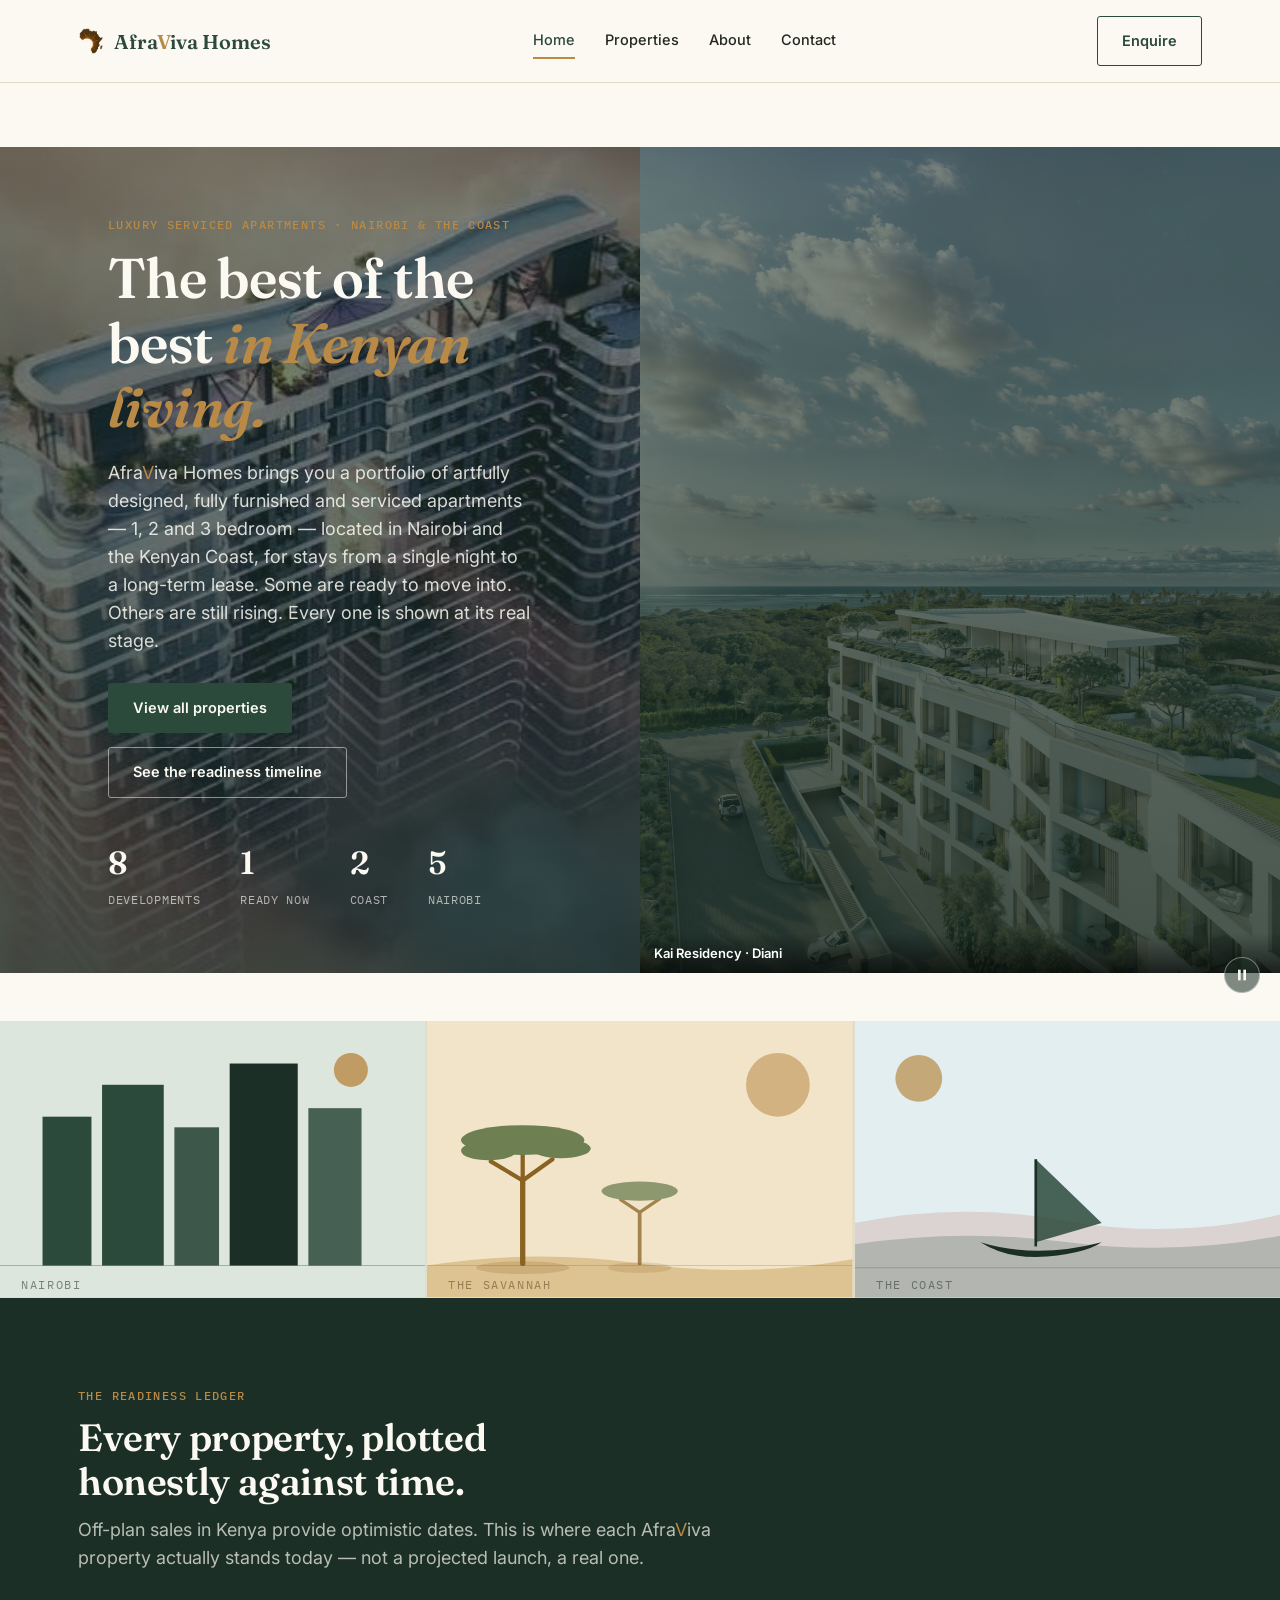
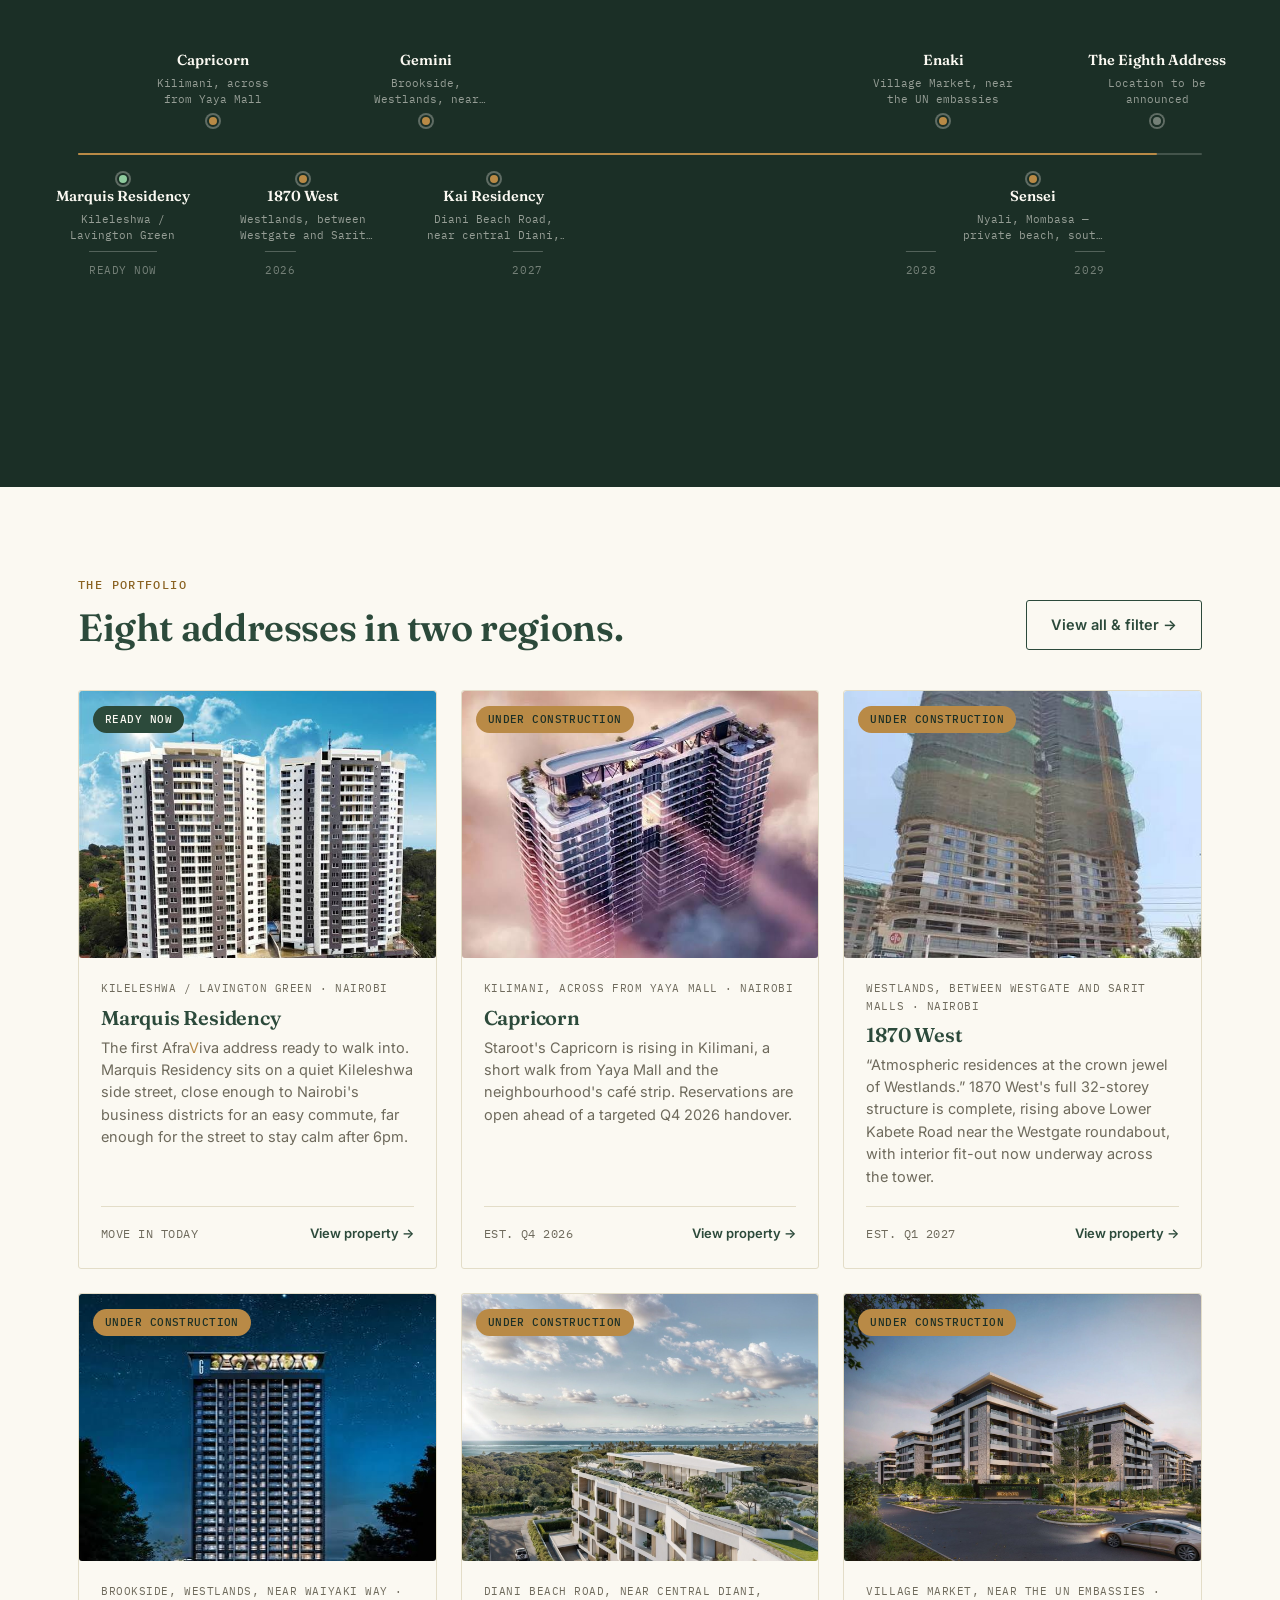
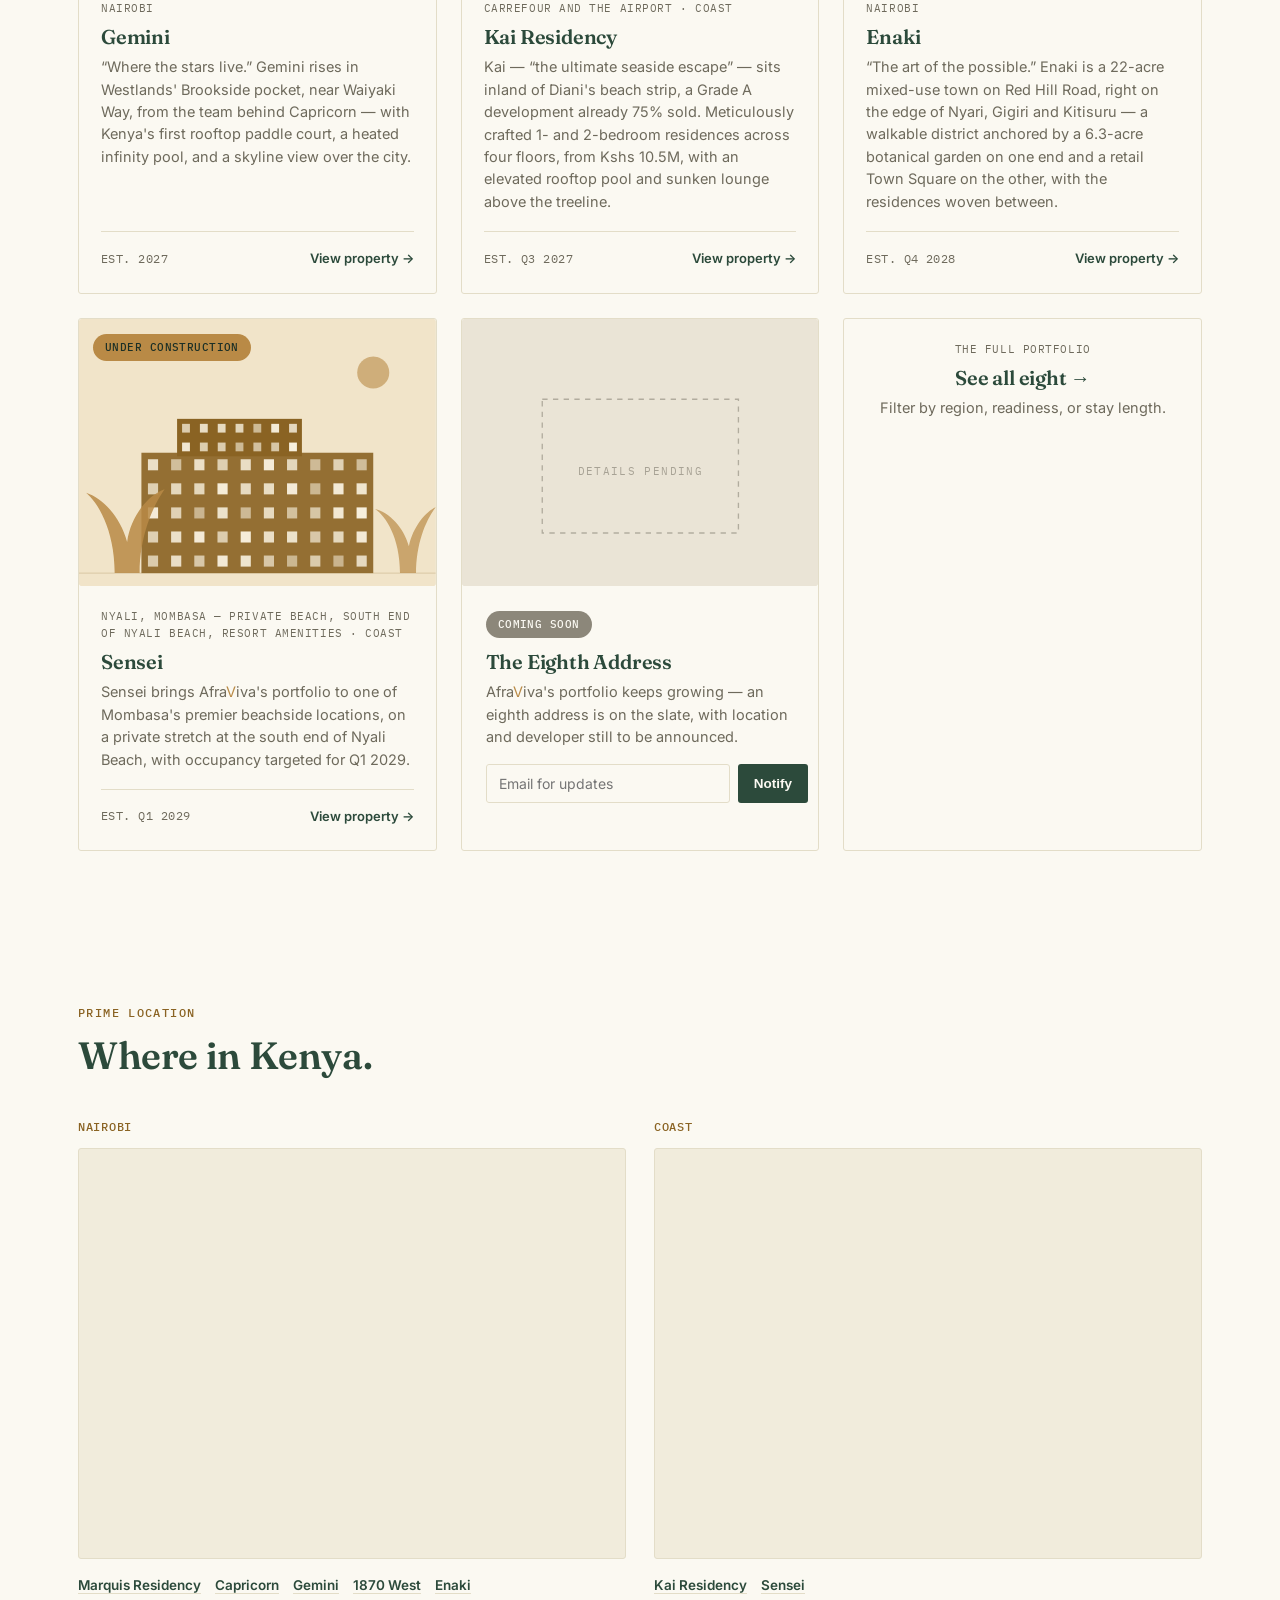
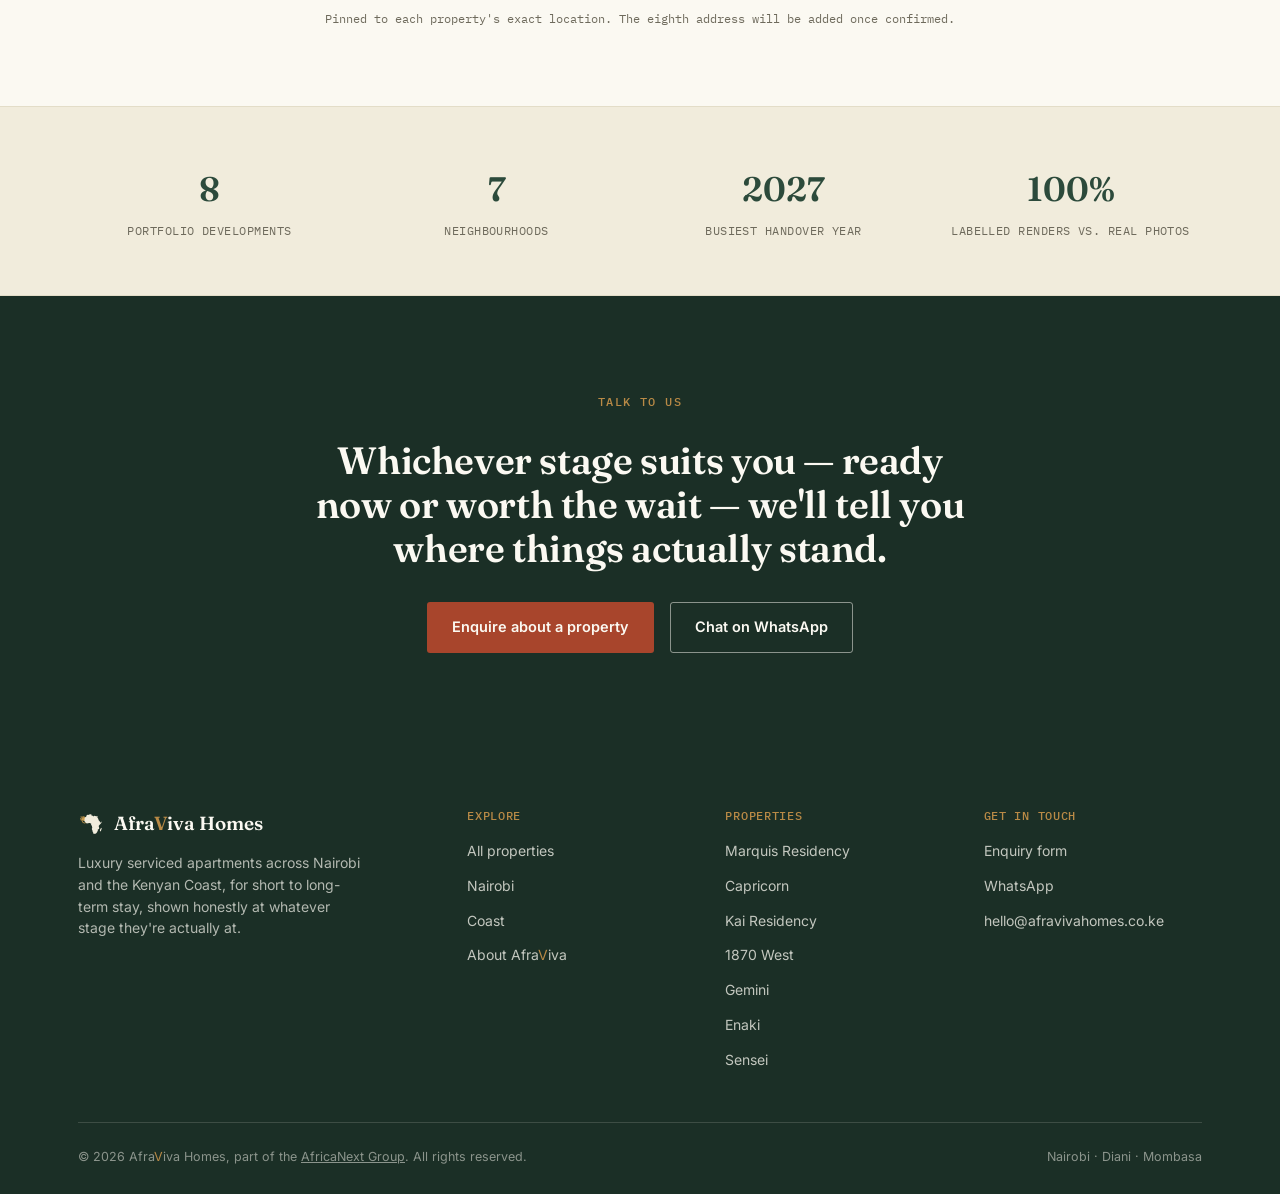
==== commit 1478025f: "Self-host Kai's video for a fully symmetric hero and its own page Replaces Kai's YouTube embed with " ====
--- a/index.html
+++ b/index.html
@@ -30,15 +30,11 @@
 
   <!-- HERO -->
   <section class="hero hero-split">
-    <div class="hero-half-video">
+    <div class="hero-half hero-half-video">
       <video class="hero-video-bg" autoplay muted loop playsinline preload="metadata" poster="assets/img/capricon aerialview.jpg">
         <source src="assets/video/capricorn-walkthrough.mp4" type="video/mp4">
       </video>
       <div class="hero-scrim"></div>
-      <button class="hero-video-toggle" type="button" aria-pressed="true" aria-label="Pause background video">
-        <svg class="icon-pause" viewBox="0 0 24 24" fill="currentColor" width="16" height="16"><rect x="6" y="4" width="4" height="16"/><rect x="14" y="4" width="4" height="16"/></svg>
-        <svg class="icon-play" viewBox="0 0 24 24" fill="currentColor" width="16" height="16" style="display:none;"><path d="M8 5v14l11-7z"/></svg>
-      </button>
       <div class="wrap hero-content">
         <span class="eyebrow">Luxury serviced apartments · Nairobi &amp; the coast</span>
         <h1>The best of the best <em>in Kenyan living.</em></h1>
@@ -67,19 +63,17 @@
         </div>
       </div>
     </div>
-    <div class="hero-half-embed">
-      <div class="hero-embed-frame">
-        <iframe
-          src="https://www.youtube.com/embed/RGH4Ai-oCfU"
-          title="Kai Residency — video"
-          loading="lazy"
-          allow="accelerometer; autoplay; clipboard-write; encrypted-media; gyroscope; picture-in-picture; web-share"
-          referrerpolicy="strict-origin-when-cross-origin"
-          allowfullscreen>
-        </iframe>
-      </div>
-      <span class="hero-embed-caption">Kai Residency · Diani</span>
-    </div>
+    <div class="hero-half hero-half-video">
+      <video class="hero-video-bg" autoplay muted loop playsinline preload="metadata" poster="assets/img/kai aeria view.jpeg">
+        <source src="assets/video/kai-walkthrough.mp4" type="video/mp4">
+      </video>
+      <div class="hero-scrim"></div>
+      <span class="photo-caption">Kai Residency · Diani</span>
+    </div>
+    <button class="hero-video-toggle" type="button" aria-pressed="true" aria-label="Pause background videos">
+      <svg class="icon-pause" viewBox="0 0 24 24" fill="currentColor" width="16" height="16"><rect x="6" y="4" width="4" height="16"/><rect x="14" y="4" width="4" height="16"/></svg>
+      <svg class="icon-play" viewBox="0 0 24 24" fill="currentColor" width="16" height="16" style="display:none;"><path d="M8 5v14l11-7z"/></svg>
+    </button>
   </section>
 
   <!-- MONTAGE STRIP -->
--- a/assets/css/styles.css
+++ b/assets/css/styles.css
@@ -148,12 +148,12 @@
 .stat-num{ font-family: var(--f-serif); font-size: 32px; font-weight: 600; color: var(--forest); }
 .stat-label{ font-family: var(--f-mono); font-size: 11.5px; color: var(--muted); text-transform: uppercase; letter-spacing: 0.06em; margin-top: 4px; }
 
-/* ---------- hero: split video background + video panel (homepage only) ---------- */
-.hero-split{ display: grid; grid-template-columns: 1fr 1fr; min-height: 560px; }
-.hero-half-video{
-  position: relative; overflow: hidden; padding: 64px 40px;
-  display: flex; align-items: center; background: var(--forest-dark);
-}
+/* ---------- hero: two looping video halves (homepage only) ---------- */
+.hero-split{ position: relative; display: grid; grid-template-columns: 1fr 1fr; min-height: 560px; }
+.hero-half{
+  position: relative; overflow: hidden; background: var(--forest-dark);
+}
+.hero-half-video{ display: flex; align-items: center; padding: 64px 40px; }
 .hero-video-bg{
   position: absolute; inset: 0; width: 100%; height: 100%;
   object-fit: cover; z-index: 0;
@@ -163,11 +163,12 @@
   background: linear-gradient(180deg, rgba(27,47,38,0.55), rgba(27,47,38,0.78));
 }
 .hero-content{ position: relative; z-index: 2; max-width: 480px; }
-.hero-half-video .eyebrow{ color: var(--gold); }
-.hero-half-video h1{ color: var(--paper); }
-.hero-half-video .lede{ color: rgba(251,249,242,0.85); }
-.hero-half-video .stat-num{ color: var(--paper); }
-.hero-half-video .stat-label{ color: rgba(251,249,242,0.65); }
+.hero-half .eyebrow{ color: var(--gold); }
+.hero-half h1{ color: var(--paper); }
+.hero-half .lede{ color: rgba(251,249,242,0.85); }
+.hero-half .stat-num{ color: var(--paper); }
+.hero-half .stat-label{ color: rgba(251,249,242,0.65); }
+.hero-half .photo-caption{ z-index: 2; font-size: 13px; padding: 10px 14px; }
 .hero-video-toggle{
   position: absolute; right: 20px; bottom: 20px; z-index: 3;
   width: 36px; height: 36px; border-radius: 50%;
@@ -181,29 +182,12 @@
   .hero-video-toggle{ display: none; }
 }
 
-.hero-half-embed{
-  position: relative; background: var(--forest);
-  display: flex; align-items: center; justify-content: center; padding: 32px;
-}
-.hero-embed-frame{
-  width: 100%; max-width: 520px; aspect-ratio: 16/9;
-  border-radius: var(--radius); overflow: hidden; border: 1px solid rgba(251,249,242,0.25);
-  background: #000;
-}
-.hero-embed-frame iframe{ width: 100%; height: 100%; border: 0; display: block; }
-.hero-embed-caption{
-  position: absolute; bottom: 16px; left: 0; right: 0; text-align: center;
-  font-family: var(--f-mono); font-size: 11px; letter-spacing: 0.06em;
-  text-transform: uppercase; color: rgba(251,249,242,0.65);
-}
-
 @media (max-width: 900px){
   .hero-split{ grid-template-columns: 1fr; min-height: 0; }
-  .hero-half-embed{ padding: 40px 24px; }
+  .hero-half-video:last-of-type{ min-height: 280px; padding: 0; }
 }
 @media (max-width: 640px){
-  .hero-half-video{ padding: 56px 24px 44px; }
-  .hero-half-embed{ padding: 32px 24px 40px; }
+  .hero-half-video:first-of-type{ padding: 56px 24px 44px; }
 }
 .p-card-art{
   aspect-ratio: 4/3; overflow: hidden; background: var(--paper-alt);
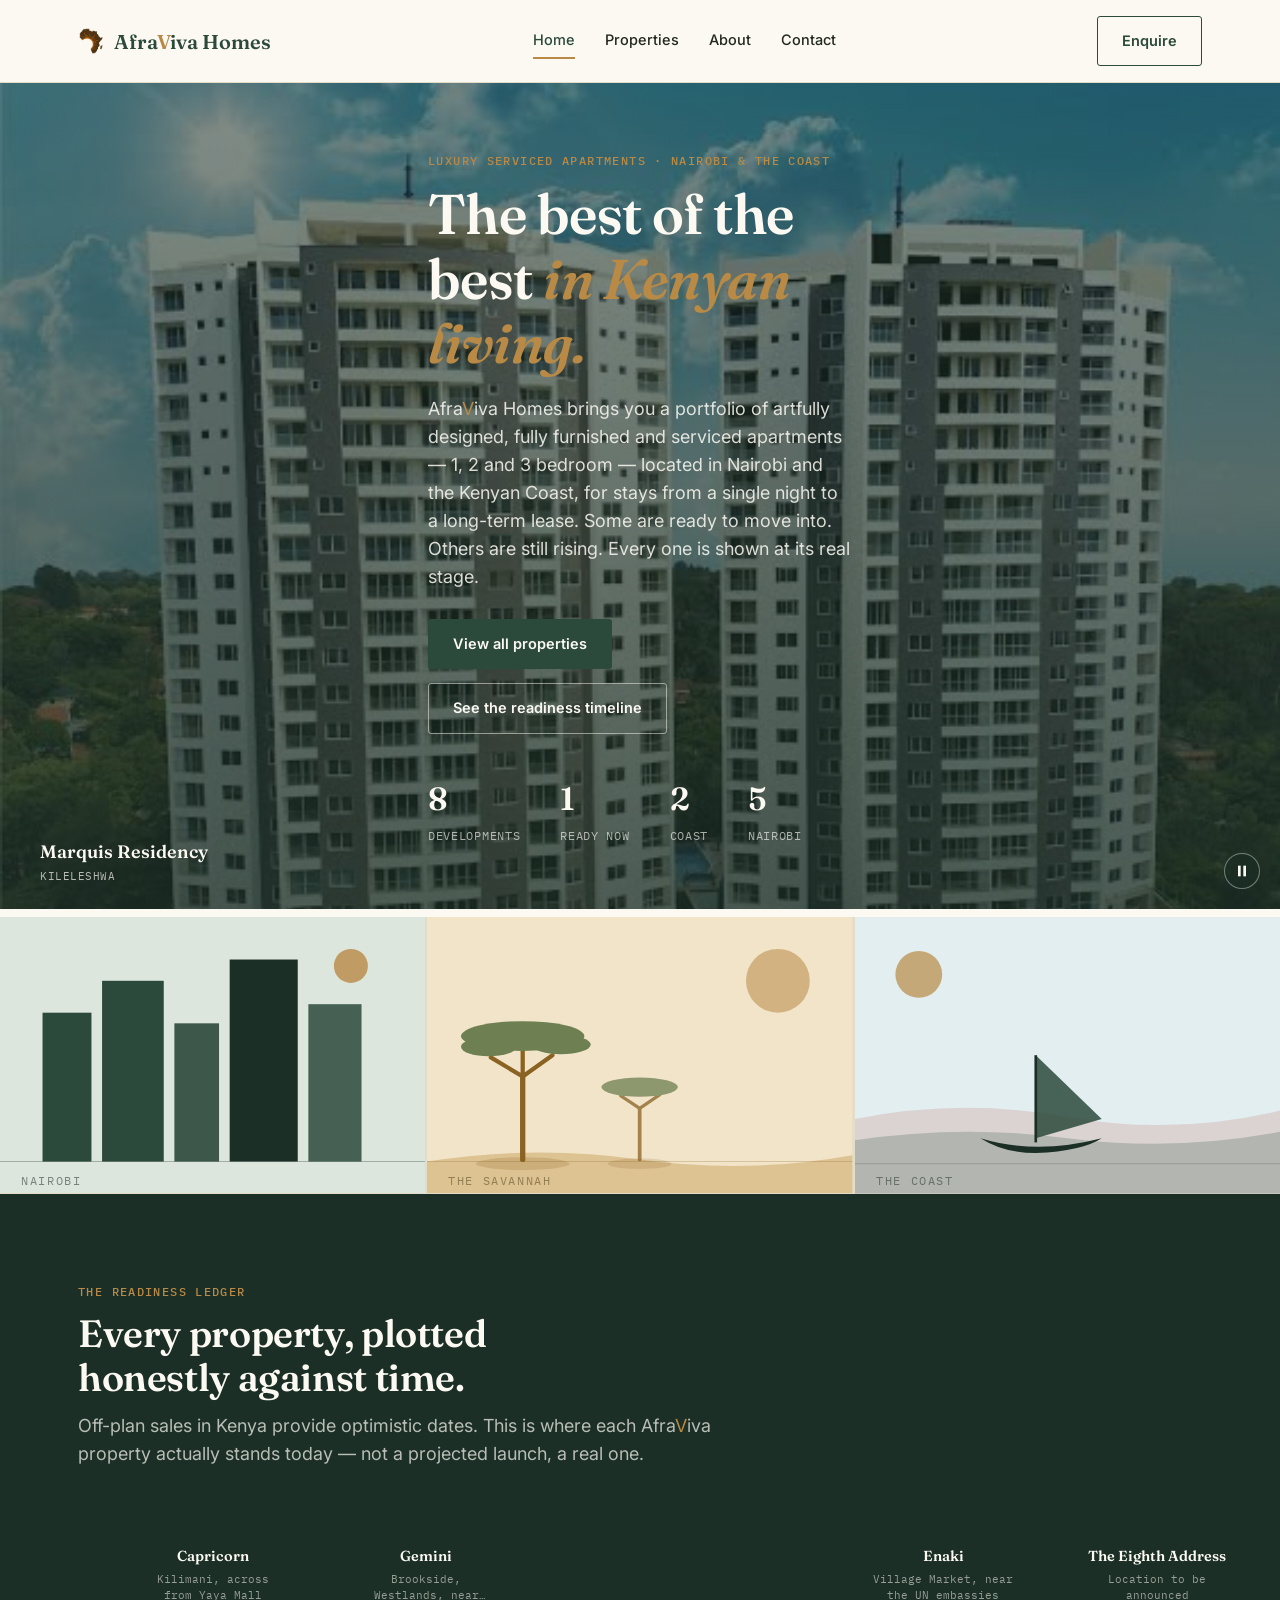
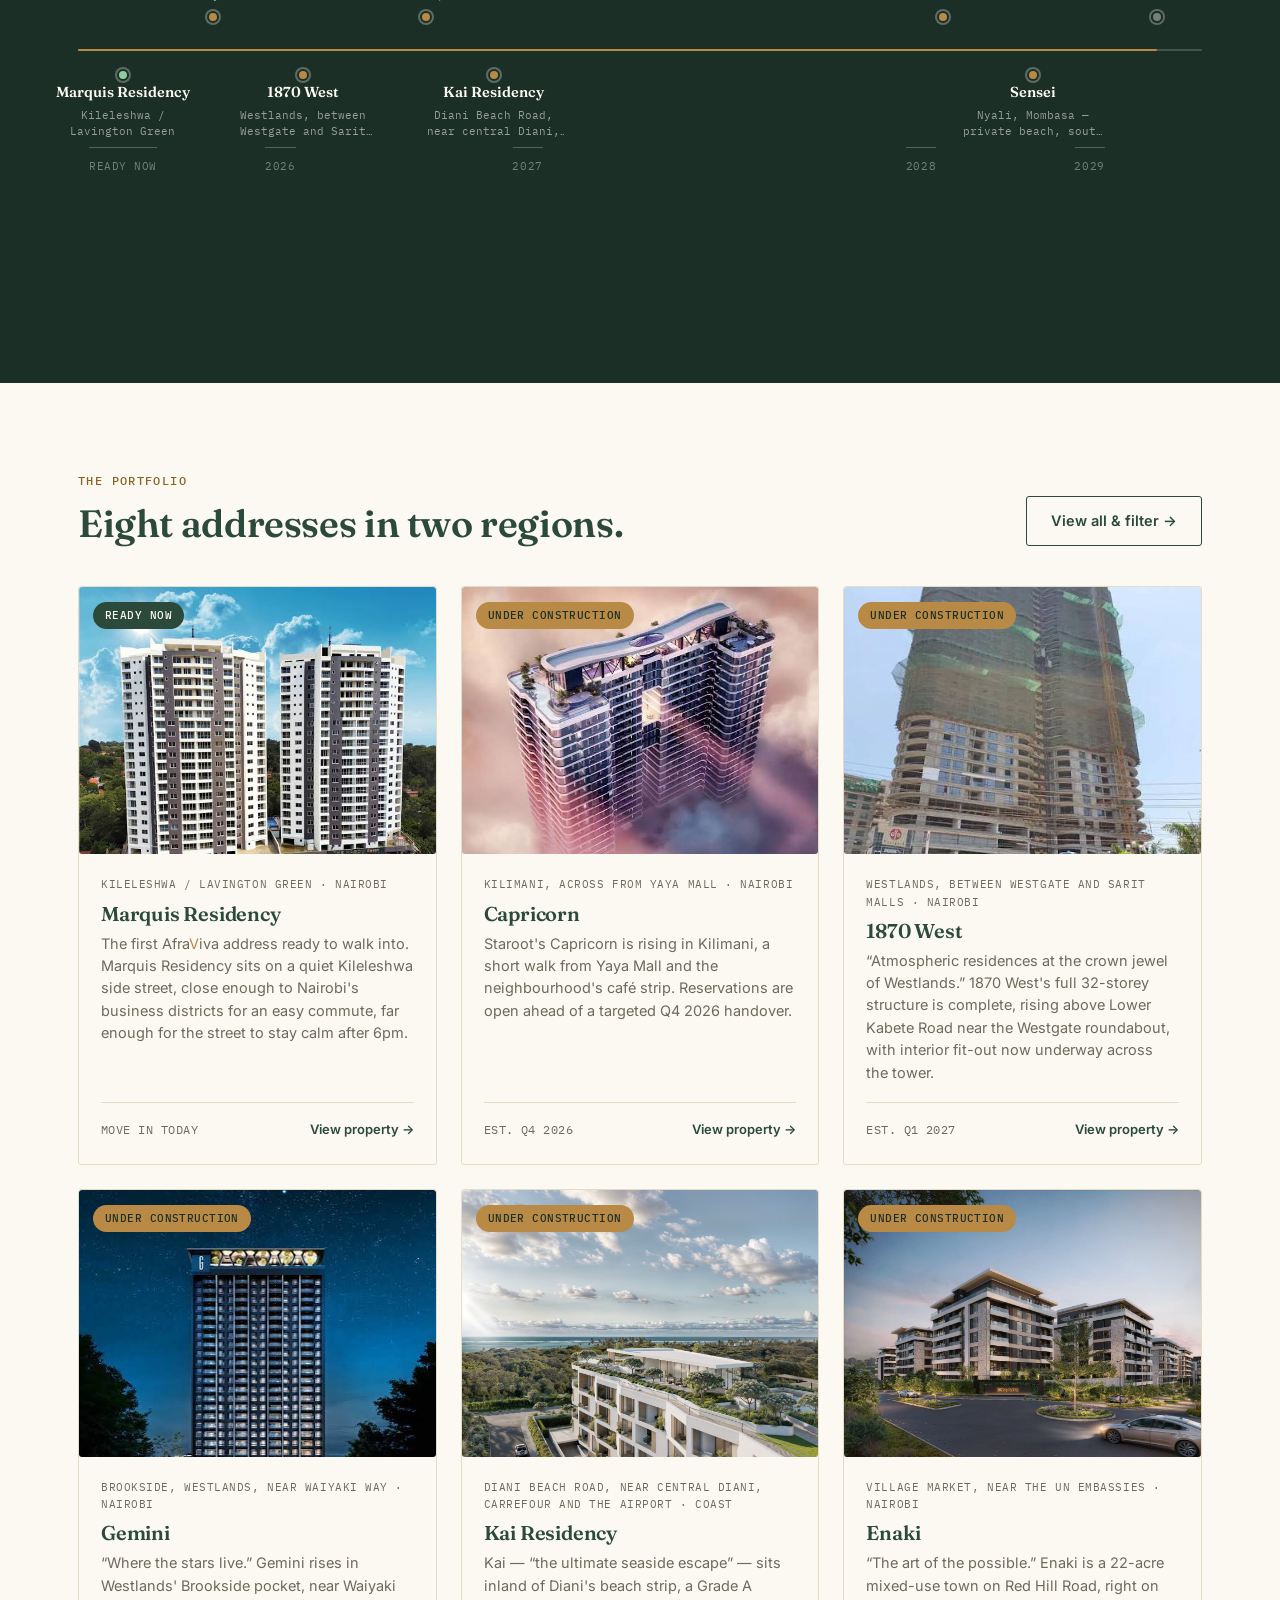
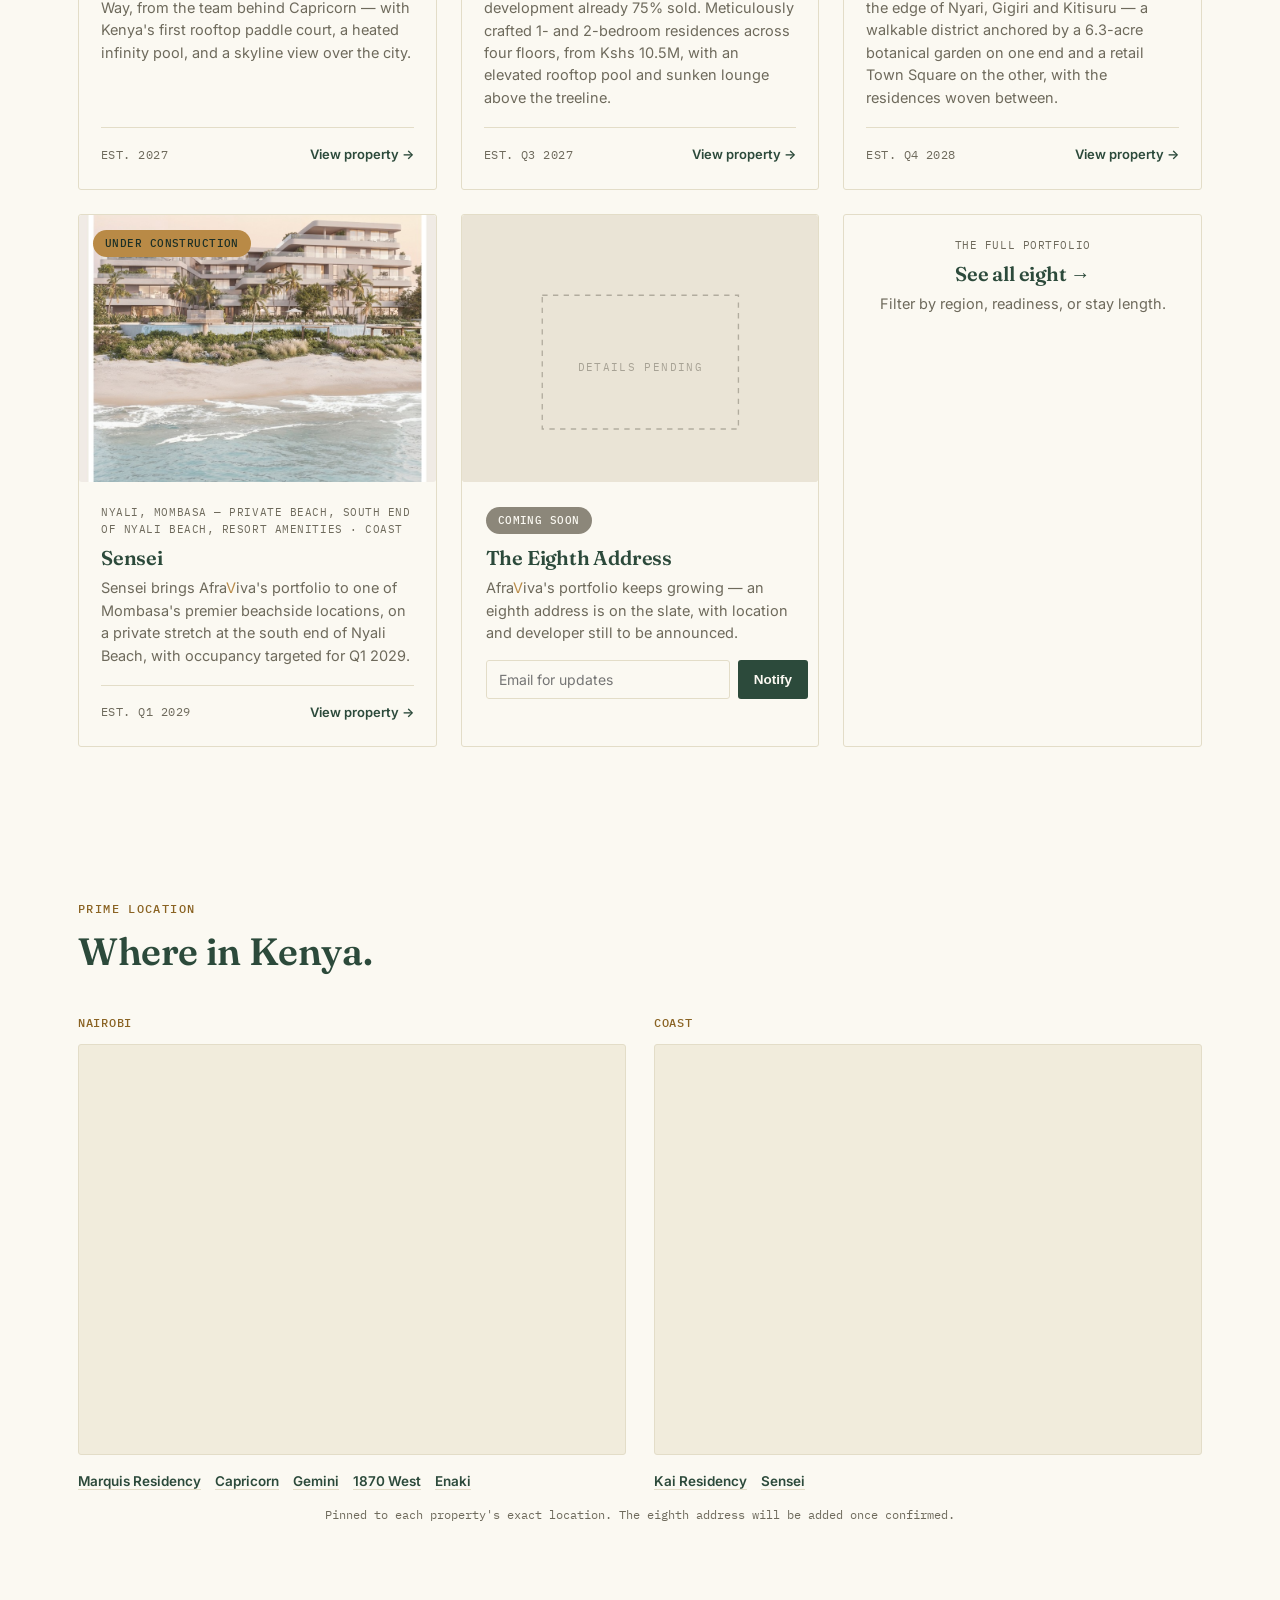
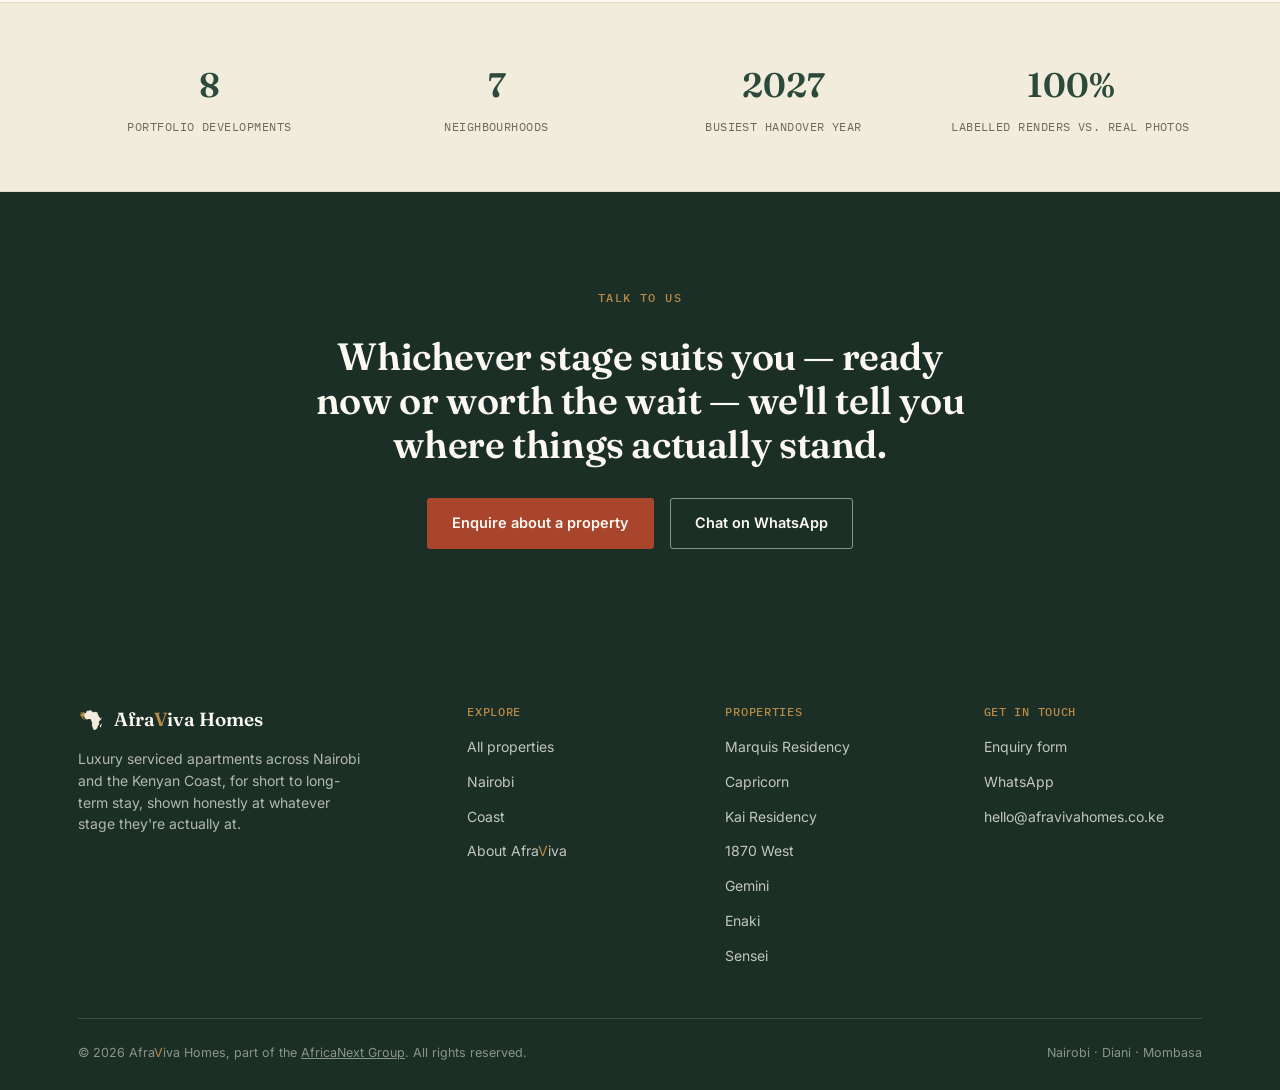
==== commit d819efc1: "Wire Marquis's and Gemini's new videos; video-first hero everywhere - properties-data.js: adds Marqu" ====
--- a/index.html
+++ b/index.html
@@ -29,48 +29,38 @@
 <main>
 
   <!-- HERO -->
-  <section class="hero hero-split">
-    <div class="hero-half hero-half-video">
-      <video class="hero-video-bg" autoplay muted loop playsinline preload="metadata" poster="assets/img/capricon aerialview.jpg">
-        <source src="assets/video/capricorn-walkthrough.mp4" type="video/mp4">
-      </video>
-      <div class="hero-scrim"></div>
-      <div class="wrap hero-content">
-        <span class="eyebrow">Luxury serviced apartments · Nairobi &amp; the coast</span>
-        <h1>The best of the best <em>in Kenyan living.</em></h1>
-        <p class="lede">Afra<span class="v-flag">V</span>iva Homes brings you a portfolio of artfully designed, fully furnished and serviced apartments — 1, 2 and 3 bedroom — located in Nairobi and the Kenyan Coast, for stays from a single night to a long-term lease. Some are ready to move into. Others are still rising. Every one is shown at its real stage.</p>
-        <div class="hero-cta">
-          <a href="properties.html" class="btn btn-primary">View all properties</a>
-          <a href="#ledger" class="btn btn-ghost-light">See the readiness timeline</a>
-        </div>
-        <div class="hero-meta">
-          <div>
-            <div class="stat-num">8</div>
-            <div class="stat-label">Developments</div>
-          </div>
-          <div>
-            <div class="stat-num">1</div>
-            <div class="stat-label">Ready now</div>
-          </div>
-          <div>
-            <div class="stat-num">2</div>
-            <div class="stat-label">Coast</div>
-          </div>
-          <div>
-            <div class="stat-num">5</div>
-            <div class="stat-label">Nairobi</div>
-          </div>
-        </div>
-      </div>
-    </div>
-    <div class="hero-half hero-half-video">
-      <video class="hero-video-bg" autoplay muted loop playsinline preload="metadata" poster="assets/img/kai aeria view.jpeg">
-        <source src="assets/video/kai-walkthrough.mp4" type="video/mp4">
-      </video>
-      <div class="hero-scrim"></div>
-      <span class="photo-caption">Kai Residency · Diani</span>
-    </div>
-    <button class="hero-video-toggle" type="button" aria-pressed="true" aria-label="Pause background videos">
+  <section class="hero hero-reel" id="hero-reel">
+    <div class="hero-reel-videos" id="hero-reel-videos"></div>
+    <div class="hero-scrim"></div>
+    <div class="wrap hero-content">
+      <span class="eyebrow">Luxury serviced apartments · Nairobi &amp; the coast</span>
+      <h1>The best of the best <em>in Kenyan living.</em></h1>
+      <p class="lede">Afra<span class="v-flag">V</span>iva Homes brings you a portfolio of artfully designed, fully furnished and serviced apartments — 1, 2 and 3 bedroom — located in Nairobi and the Kenyan Coast, for stays from a single night to a long-term lease. Some are ready to move into. Others are still rising. Every one is shown at its real stage.</p>
+      <div class="hero-cta">
+        <a href="properties.html" class="btn btn-primary">View all properties</a>
+        <a href="#ledger" class="btn btn-ghost-light">See the readiness timeline</a>
+      </div>
+      <div class="hero-meta">
+        <div>
+          <div class="stat-num">8</div>
+          <div class="stat-label">Developments</div>
+        </div>
+        <div>
+          <div class="stat-num">1</div>
+          <div class="stat-label">Ready now</div>
+        </div>
+        <div>
+          <div class="stat-num">2</div>
+          <div class="stat-label">Coast</div>
+        </div>
+        <div>
+          <div class="stat-num">5</div>
+          <div class="stat-label">Nairobi</div>
+        </div>
+      </div>
+    </div>
+    <div class="hero-reel-caption" id="hero-reel-caption"></div>
+    <button class="hero-video-toggle" type="button" aria-pressed="true" aria-label="Pause background video">
       <svg class="icon-pause" viewBox="0 0 24 24" fill="currentColor" width="16" height="16"><rect x="6" y="4" width="4" height="16"/><rect x="14" y="4" width="4" height="16"/></svg>
       <svg class="icon-play" viewBox="0 0 24 24" fill="currentColor" width="16" height="16" style="display:none;"><path d="M8 5v14l11-7z"/></svg>
     </button>
@@ -211,6 +201,7 @@
 <script src="assets/js/properties-data.js"></script>
 <script src="assets/js/main.js"></script>
 <script>
+  afravivaInitHeroReel("hero-reel-videos", "hero-reel-caption");
   afravivaRenderLedger("afraviva-ledger");
   document.getElementById("home-preview-grid").innerHTML =
     AFRAVIVA_PROPERTIES.map(afravivaCardHTML).join("") + `
--- a/assets/css/styles.css
+++ b/assets/css/styles.css
@@ -148,27 +148,37 @@
 .stat-num{ font-family: var(--f-serif); font-size: 32px; font-weight: 600; color: var(--forest); }
 .stat-label{ font-family: var(--f-mono); font-size: 11.5px; color: var(--muted); text-transform: uppercase; letter-spacing: 0.06em; margin-top: 4px; }
 
-/* ---------- hero: two looping video halves (homepage only) ---------- */
-.hero-split{ position: relative; display: grid; grid-template-columns: 1fr 1fr; min-height: 560px; }
-.hero-half{
+/* ---------- hero: rotating video reel (homepage only) ---------- */
+.hero-reel{
   position: relative; overflow: hidden; background: var(--forest-dark);
-}
-.hero-half-video{ display: flex; align-items: center; padding: 64px 40px; }
+  display: flex; align-items: center; padding: 64px 40px; min-height: 620px;
+}
+.hero-reel-videos{ position: absolute; inset: 0; z-index: 0; }
 .hero-video-bg{
   position: absolute; inset: 0; width: 100%; height: 100%;
   object-fit: cover; z-index: 0;
 }
+.hero-reel-slide{ opacity: 0; transition: opacity 1s ease; }
+.hero-reel-slide.active{ opacity: 1; z-index: 1; }
 .hero-scrim{
   position: absolute; inset: 0; z-index: 1;
   background: linear-gradient(180deg, rgba(27,47,38,0.55), rgba(27,47,38,0.78));
 }
 .hero-content{ position: relative; z-index: 2; max-width: 480px; }
-.hero-half .eyebrow{ color: var(--gold); }
-.hero-half h1{ color: var(--paper); }
-.hero-half .lede{ color: rgba(251,249,242,0.85); }
-.hero-half .stat-num{ color: var(--paper); }
-.hero-half .stat-label{ color: rgba(251,249,242,0.65); }
-.hero-half .photo-caption{ z-index: 2; font-size: 13px; padding: 10px 14px; }
+.hero-reel .eyebrow{ color: var(--gold); }
+.hero-reel h1{ color: var(--paper); }
+.hero-reel .lede{ color: rgba(251,249,242,0.85); }
+.hero-reel .stat-num{ color: var(--paper); }
+.hero-reel .stat-label{ color: rgba(251,249,242,0.65); }
+.hero-reel-caption{
+  position: absolute; left: 40px; bottom: 24px; z-index: 3;
+  display: flex; flex-direction: column; gap: 2px;
+}
+.hero-reel-name{ font-family: var(--f-serif); font-size: 18px; font-weight: 600; color: var(--paper); }
+.hero-reel-sub{
+  font-family: var(--f-mono); font-size: 11px; text-transform: uppercase;
+  letter-spacing: 0.05em; color: rgba(251,249,242,0.7);
+}
 .hero-video-toggle{
   position: absolute; right: 20px; bottom: 20px; z-index: 3;
   width: 36px; height: 36px; border-radius: 50%;
@@ -183,11 +193,11 @@
 }
 
 @media (max-width: 900px){
-  .hero-split{ grid-template-columns: 1fr; min-height: 0; }
-  .hero-half-video:last-of-type{ min-height: 280px; padding: 0; }
+  .hero-reel{ min-height: 0; }
 }
 @media (max-width: 640px){
-  .hero-half-video:first-of-type{ padding: 56px 24px 44px; }
+  .hero-reel{ padding: 56px 24px 60px; }
+  .hero-reel-caption{ left: 24px; bottom: 16px; }
 }
 .p-card-art{
   aspect-ratio: 4/3; overflow: hidden; background: var(--paper-alt);
@@ -343,6 +353,12 @@
 }
 .video-embed-card iframe{ width: 100%; height: 100%; border: 0; display: block; }
 .video-embed-card video{ width: 100%; height: 100%; display: block; object-fit: contain; }
+.video-embed-card-portrait{ aspect-ratio: 9/16; max-width: 360px; }
+.video-grid{ display: flex; flex-wrap: wrap; gap: 28px; }
+.video-label{
+  font-family: var(--f-mono); font-size: 12px; text-transform: uppercase;
+  letter-spacing: 0.06em; color: var(--gold-text); margin-bottom: 12px; font-weight: 500;
+}
 
 .region-map-grid{ display: grid; grid-template-columns: 1fr 1fr; gap: 28px; }
 .region-map-title{ font-family: var(--f-mono); font-size: 12px; text-transform: uppercase; letter-spacing: 0.06em; color: var(--gold-text); margin-bottom: 12px; font-weight: 500; }
@@ -415,7 +431,7 @@
 /* ---------- property detail page ---------- */
 .p-hero{ background: var(--paper-alt); }
 .p-hero-art{ width: 100%; aspect-ratio: 16/6; overflow: hidden; }
-.p-hero-art svg, .p-hero-art img{ width: 100%; height: 100%; display: block; object-fit: cover; }
+.p-hero-art svg, .p-hero-art img, .p-hero-art video{ width: 100%; height: 100%; display: block; object-fit: cover; }
 .p-hero-info{ padding: 36px 28px 44px; }
 .p-name{ margin: 8px 0 10px; }
 .p-loc{ font-family: var(--f-mono); font-size: 13px; color: var(--muted); margin-bottom: 16px; }
@@ -449,16 +465,45 @@
 .pricing-card h3{ margin-bottom: 4px; }
 .pricing-card .spec-list{ margin-top: 10px; }
 .pricing-card .spec-row{ font-size: 13.5px; padding: 11px 0; }
-.photo-grid{ display: grid; grid-template-columns: repeat(3, 1fr); gap: 12px; }
-.photo-item{
-  position: relative; aspect-ratio: 4/3; overflow: hidden; border-radius: var(--radius);
-  border: 1px solid var(--line); background: var(--paper-alt);
-}
-.photo-item img{ width: 100%; height: 100%; object-fit: cover; display: block; }
 .photo-caption{
   position: absolute; left: 0; right: 0; bottom: 0;
   padding: 7px 10px; font-size: 12.5px; font-weight: 600; color: #fff;
   background: linear-gradient(0deg, rgba(0,0,0,0.62), rgba(0,0,0,0));
+}
+
+.gallery-carousel{
+  position: relative; border-radius: var(--radius); overflow: hidden;
+  border: 1px solid var(--line); background: var(--paper-alt);
+}
+.gc-track{ position: relative; aspect-ratio: 16/9; }
+.gc-slide{
+  position: absolute; inset: 0; opacity: 0; transition: opacity 0.6s ease;
+  pointer-events: none;
+}
+.gc-slide.active{ opacity: 1; pointer-events: auto; }
+.gc-slide img{ width: 100%; height: 100%; object-fit: cover; display: block; }
+.gc-slide .photo-caption{ font-size: 13.5px; padding: 10px 14px; }
+.gc-arrow{
+  position: absolute; top: 50%; transform: translateY(-50%); z-index: 3;
+  width: 38px; height: 38px; border-radius: 50%;
+  background: rgba(27,47,38,0.55); border: 1px solid rgba(251,249,242,0.4);
+  color: var(--paper); display: flex; align-items: center; justify-content: center;
+  cursor: pointer; transition: background 0.15s ease; font-size: 19px; line-height: 1;
+}
+.gc-arrow:hover{ background: rgba(27,47,38,0.8); }
+.gc-prev{ left: 14px; }
+.gc-next{ right: 14px; }
+.gc-dots{
+  position: absolute; left: 0; right: 0; bottom: 14px; z-index: 3;
+  display: flex; justify-content: center; gap: 7px;
+}
+.gc-dot{
+  width: 7px; height: 7px; border-radius: 50%; background: rgba(251,249,242,0.5);
+  border: none; padding: 0; cursor: pointer; transition: background 0.15s ease, transform 0.15s ease;
+}
+.gc-dot.active{ background: var(--paper); transform: scale(1.3); }
+@media (prefers-reduced-motion: reduce){
+  .gc-slide{ transition: none; }
 }
 
 .enquiry-box{
@@ -525,7 +570,6 @@
   .contact-grid{ grid-template-columns: 1fr; }
   .montage-strip{ grid-template-columns: 1fr; }
   .amenity-grid{ grid-template-columns: 1fr 1fr; }
-  .photo-grid{ grid-template-columns: 1fr 1fr; }
 }
 
 @media (max-width: 640px){
@@ -541,11 +585,14 @@
   .nav-cta .btn-ghost{ padding: 9px 14px; font-size: 13px; }
   .grid-properties{ grid-template-columns: 1fr; }
   .amenity-grid{ grid-template-columns: 1fr; }
-  .photo-grid{ grid-template-columns: 1fr; }
+  .gc-track{ aspect-ratio: 4/3; }
+  .gc-arrow{ width: 32px; height: 32px; font-size: 16px; }
+  .gc-prev{ left: 10px; }
+  .gc-next{ right: 10px; }
   .hero-content{ max-width: none; }
-  .hero-half-video h1{ font-size: 30px; }
-  .hero-half-video .lede{ font-size: 15px; line-height: 1.5; }
-  .hero-half-video .hero-cta{ margin: 20px 0 28px; }
+  .hero-reel h1{ font-size: 30px; }
+  .hero-reel .lede{ font-size: 15px; line-height: 1.5; }
+  .hero-reel .hero-cta{ margin: 20px 0 28px; }
   .hero-meta{ display: grid; grid-template-columns: repeat(2, 1fr); gap: 18px 20px; }
   .hero-video-toggle{ right: 14px; bottom: 14px; }
   .hero-embed-frame{ max-width: none; }
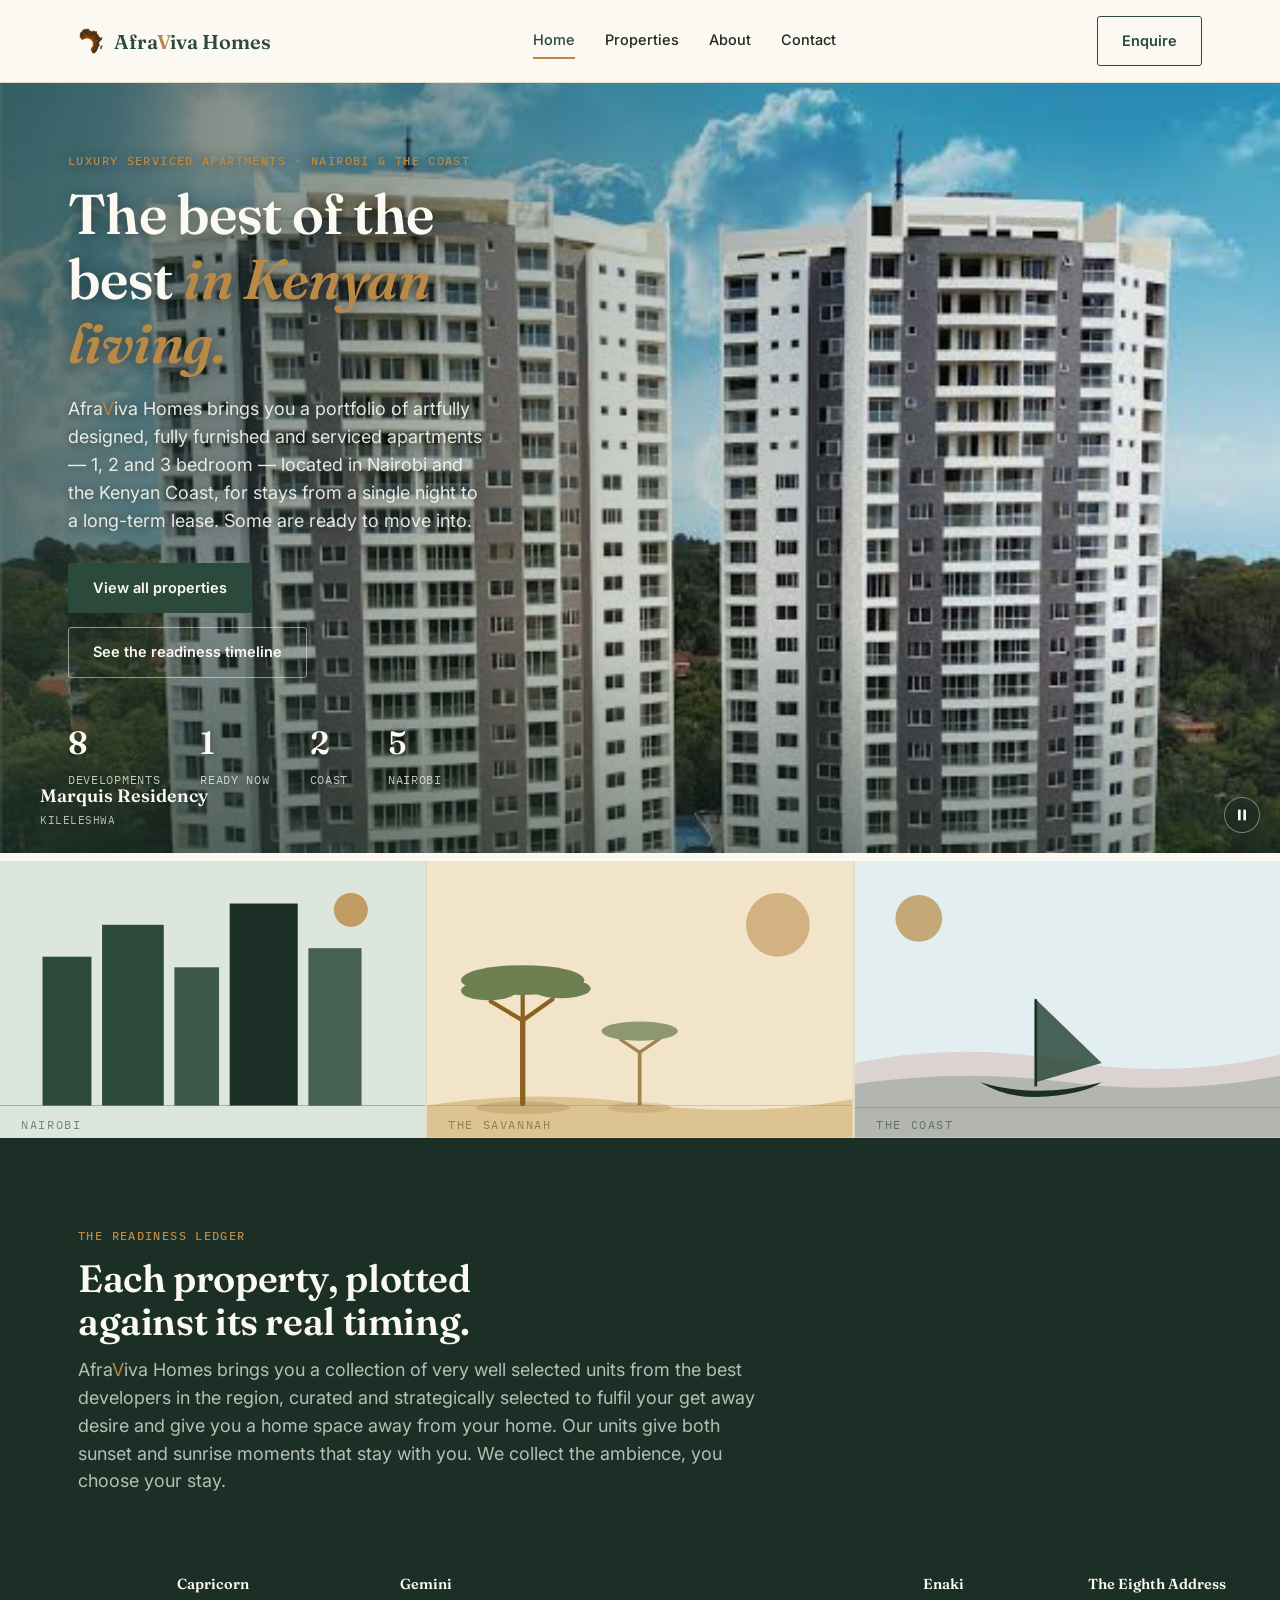
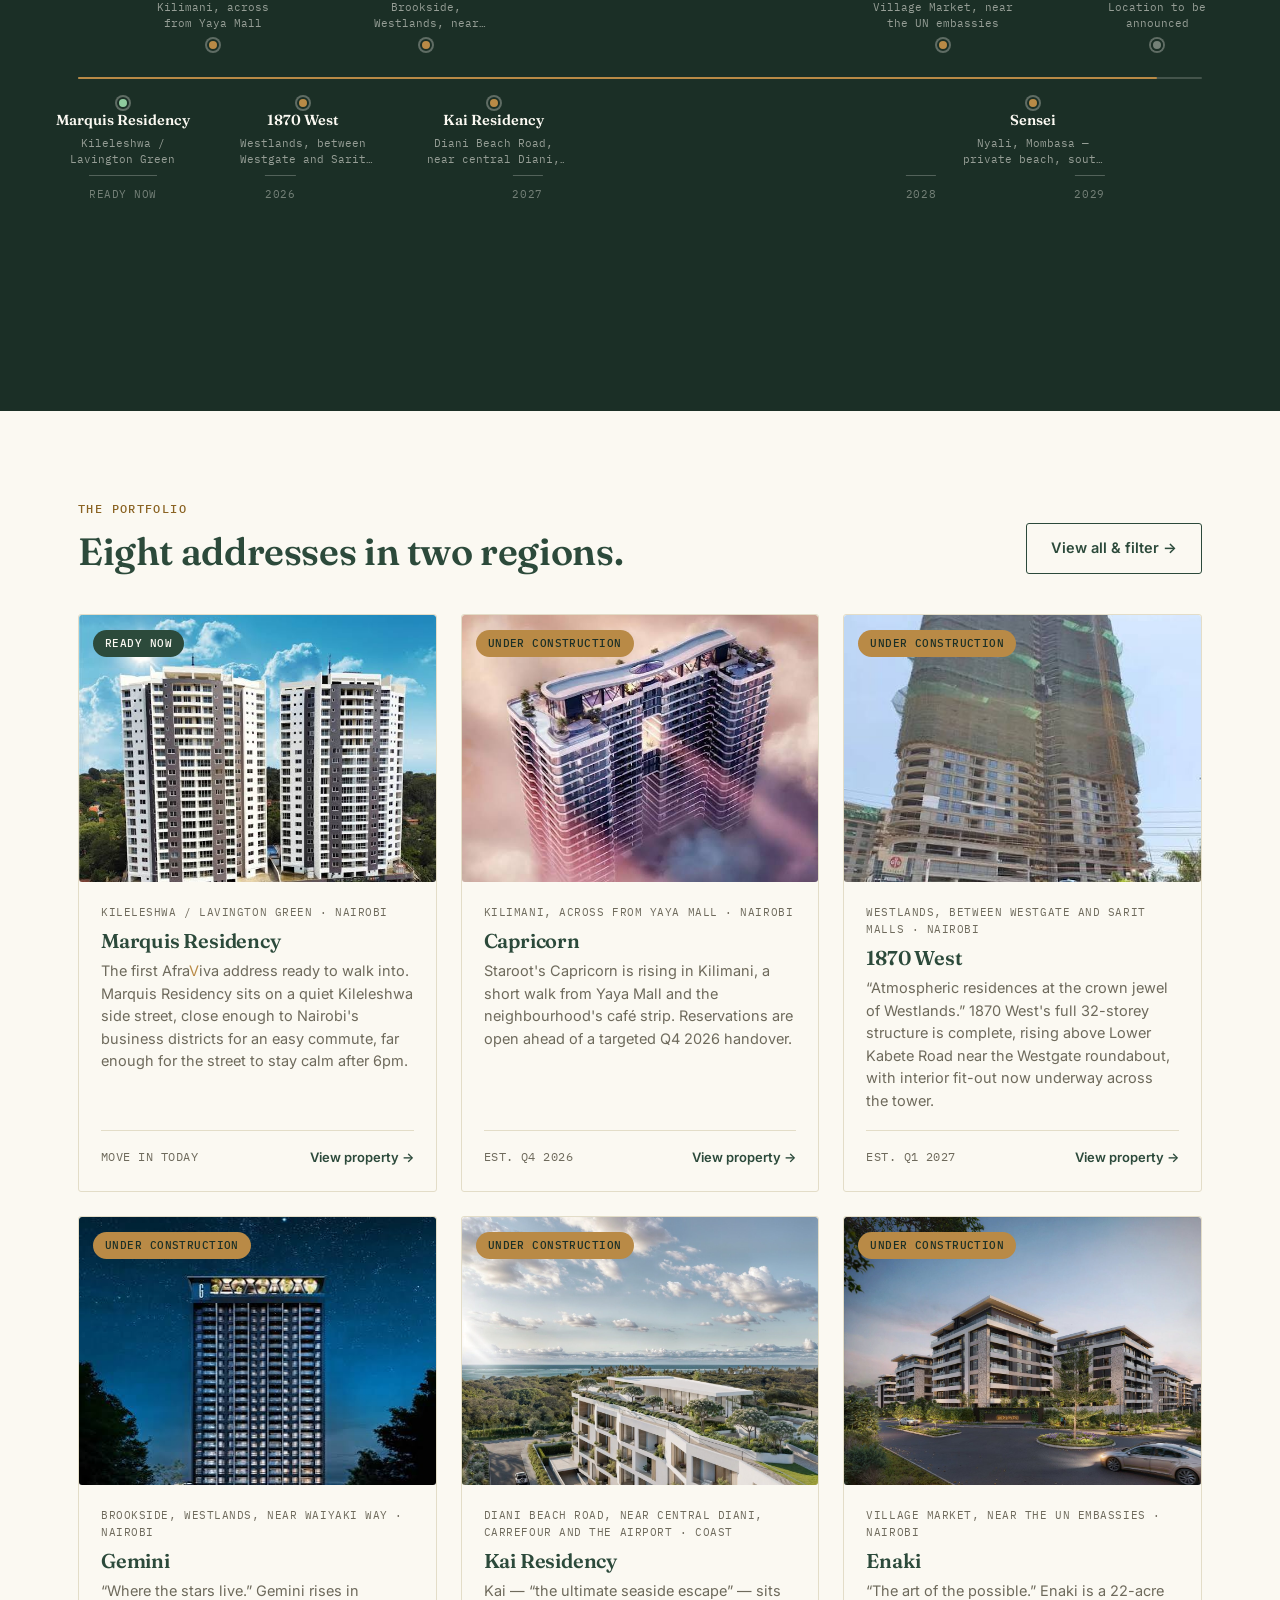
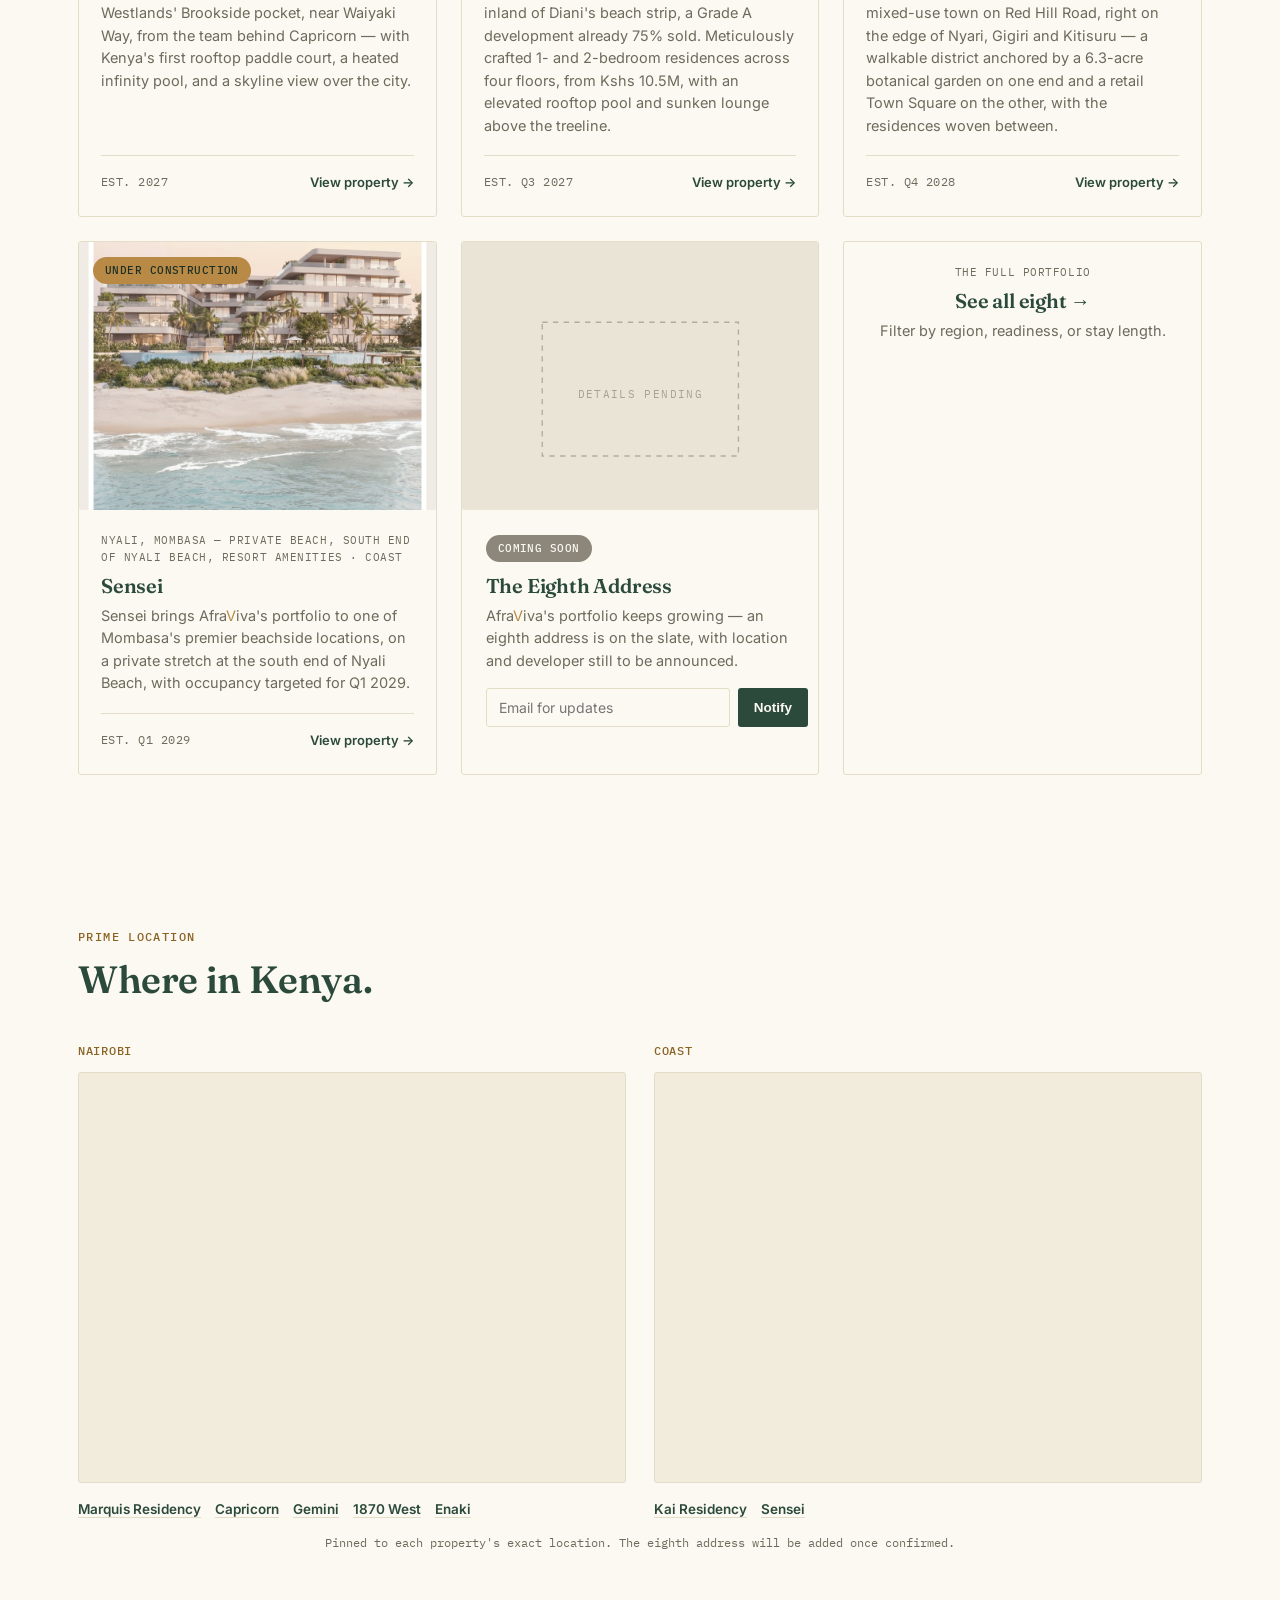
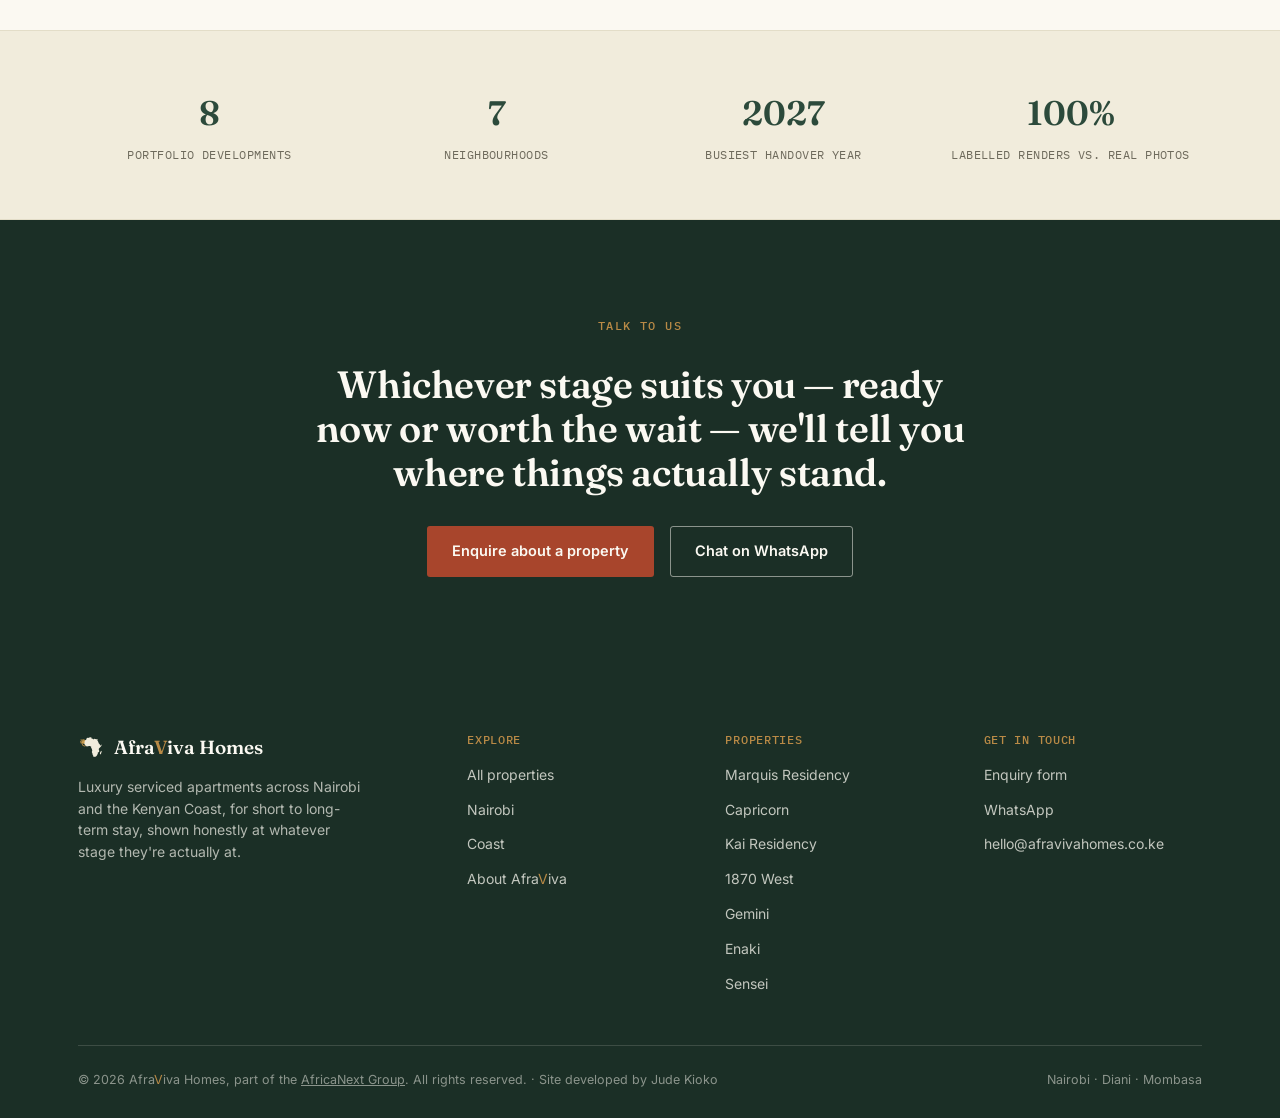
==== commit 79087424: "Update homepage hero and ledger copy, left-align hero intro - Trim hero intro to drop personifying "" ====
--- a/index.html
+++ b/index.html
@@ -5,17 +5,17 @@
 <meta name="viewport" content="width=device-width, initial-scale=1.0">
 <title>Afraviva Homes — Luxury Serviced Apartments in Nairobi &amp; the Kenyan Coast</title>
 <meta name="description" content="Afraviva Homes: the best of Kenyan living. A portfolio of luxury serviced apartments across Nairobi and the Kenyan Coast, for short to long-term stay, shown honestly at every stage.">
-<link rel="canonical" href="https://judekioko.github.io/afraviva/">
+<link rel="canonical" href="https://homes.afraviva.com/">
 <meta property="og:type" content="website">
 <meta property="og:site_name" content="Afraviva Homes">
 <meta property="og:title" content="Afraviva Homes — Luxury Serviced Apartments in Nairobi &amp; the Kenyan Coast">
 <meta property="og:description" content="A portfolio of luxury serviced apartments across Nairobi and the Kenyan Coast, for short to long-term stay, shown honestly at every stage.">
-<meta property="og:url" content="https://judekioko.github.io/afraviva/">
-<meta property="og:image" content="https://judekioko.github.io/afraviva/assets/img/afraviva-logo-full.png">
+<meta property="og:url" content="https://homes.afraviva.com/">
+<meta property="og:image" content="https://homes.afraviva.com/assets/img/afraviva-logo-full.png">
 <meta name="twitter:card" content="summary_large_image">
 <meta name="twitter:title" content="Afraviva Homes — Luxury Serviced Apartments in Nairobi &amp; the Kenyan Coast">
 <meta name="twitter:description" content="A portfolio of luxury serviced apartments across Nairobi and the Kenyan Coast, for short to long-term stay, shown honestly at every stage.">
-<meta name="twitter:image" content="https://judekioko.github.io/afraviva/assets/img/afraviva-logo-full.png">
+<meta name="twitter:image" content="https://homes.afraviva.com/assets/img/afraviva-logo-full.png">
 <link rel="icon" type="image/svg+xml" href="favicon.svg">
 <link rel="preconnect" href="https://fonts.googleapis.com">
 <link rel="preconnect" href="https://fonts.gstatic.com" crossorigin>
@@ -35,7 +35,7 @@
     <div class="wrap hero-content">
       <span class="eyebrow">Luxury serviced apartments · Nairobi &amp; the coast</span>
       <h1>The best of the best <em>in Kenyan living.</em></h1>
-      <p class="lede">Afra<span class="v-flag">V</span>iva Homes brings you a portfolio of artfully designed, fully furnished and serviced apartments — 1, 2 and 3 bedroom — located in Nairobi and the Kenyan Coast, for stays from a single night to a long-term lease. Some are ready to move into. Others are still rising. Every one is shown at its real stage.</p>
+      <p class="lede">Afra<span class="v-flag">V</span>iva Homes brings you a portfolio of artfully designed, fully furnished and serviced apartments — 1, 2 and 3 bedroom — located in Nairobi and the Kenyan Coast, for stays from a single night to a long-term lease. Some are ready to move into.</p>
       <div class="hero-cta">
         <a href="properties.html" class="btn btn-primary">View all properties</a>
         <a href="#ledger" class="btn btn-ghost-light">See the readiness timeline</a>
@@ -77,8 +77,8 @@
   <section class="ledger" id="ledger">
     <div class="wrap">
       <span class="eyebrow">The readiness ledger</span>
-      <h2>Every property, plotted honestly against time.</h2>
-      <p class="lede">Off-plan sales in Kenya provide optimistic dates. This is where each Afra<span class="v-flag">V</span>iva property actually stands today — not a projected launch, a real one.</p>
+      <h2>Each property, plotted against its real timing.</h2>
+      <p class="lede">Afra<span class="v-flag">V</span>iva Homes brings you a collection of very well selected units from the best developers in the region, curated and strategically selected to fulfil your get away desire and give you a home space away from your home. Our units give both sunset and sunrise moments that stay with you. We collect the ambience, you choose your stay.</p>
 
       <div class="ledger-track" id="afraviva-ledger">
         <div class="ledger-items"></div>
--- a/assets/css/styles.css
+++ b/assets/css/styles.css
@@ -162,14 +162,16 @@
 .hero-reel-slide.active{ opacity: 1; z-index: 1; }
 .hero-scrim{
   position: absolute; inset: 0; z-index: 1;
-  background: linear-gradient(180deg, rgba(27,47,38,0.55), rgba(27,47,38,0.78));
+  background: linear-gradient(100deg, rgba(27,47,38,0.66) 0%, rgba(27,47,38,0.42) 30%, rgba(27,47,38,0.14) 58%, rgba(27,47,38,0.05) 100%),
+              linear-gradient(0deg, rgba(27,47,38,0.45) 0%, rgba(27,47,38,0) 30%);
 }
 .hero-content{ position: relative; z-index: 2; max-width: 480px; }
-.hero-reel .eyebrow{ color: var(--gold); }
-.hero-reel h1{ color: var(--paper); }
-.hero-reel .lede{ color: rgba(251,249,242,0.85); }
-.hero-reel .stat-num{ color: var(--paper); }
-.hero-reel .stat-label{ color: rgba(251,249,242,0.65); }
+.hero-reel .wrap{ margin: 0; }
+.hero-reel .eyebrow{ color: var(--gold); text-shadow: 0 1px 12px rgba(0,0,0,0.5); }
+.hero-reel h1{ color: var(--paper); text-shadow: 0 2px 16px rgba(0,0,0,0.45); }
+.hero-reel .lede{ color: rgba(251,249,242,0.9); text-shadow: 0 1px 10px rgba(0,0,0,0.4); }
+.hero-reel .stat-num{ color: var(--paper); text-shadow: 0 1px 10px rgba(0,0,0,0.4); }
+.hero-reel .stat-label{ color: rgba(251,249,242,0.75); text-shadow: 0 1px 8px rgba(0,0,0,0.4); }
 .hero-reel-caption{
   position: absolute; left: 40px; bottom: 24px; z-index: 3;
   display: flex; flex-direction: column; gap: 2px;
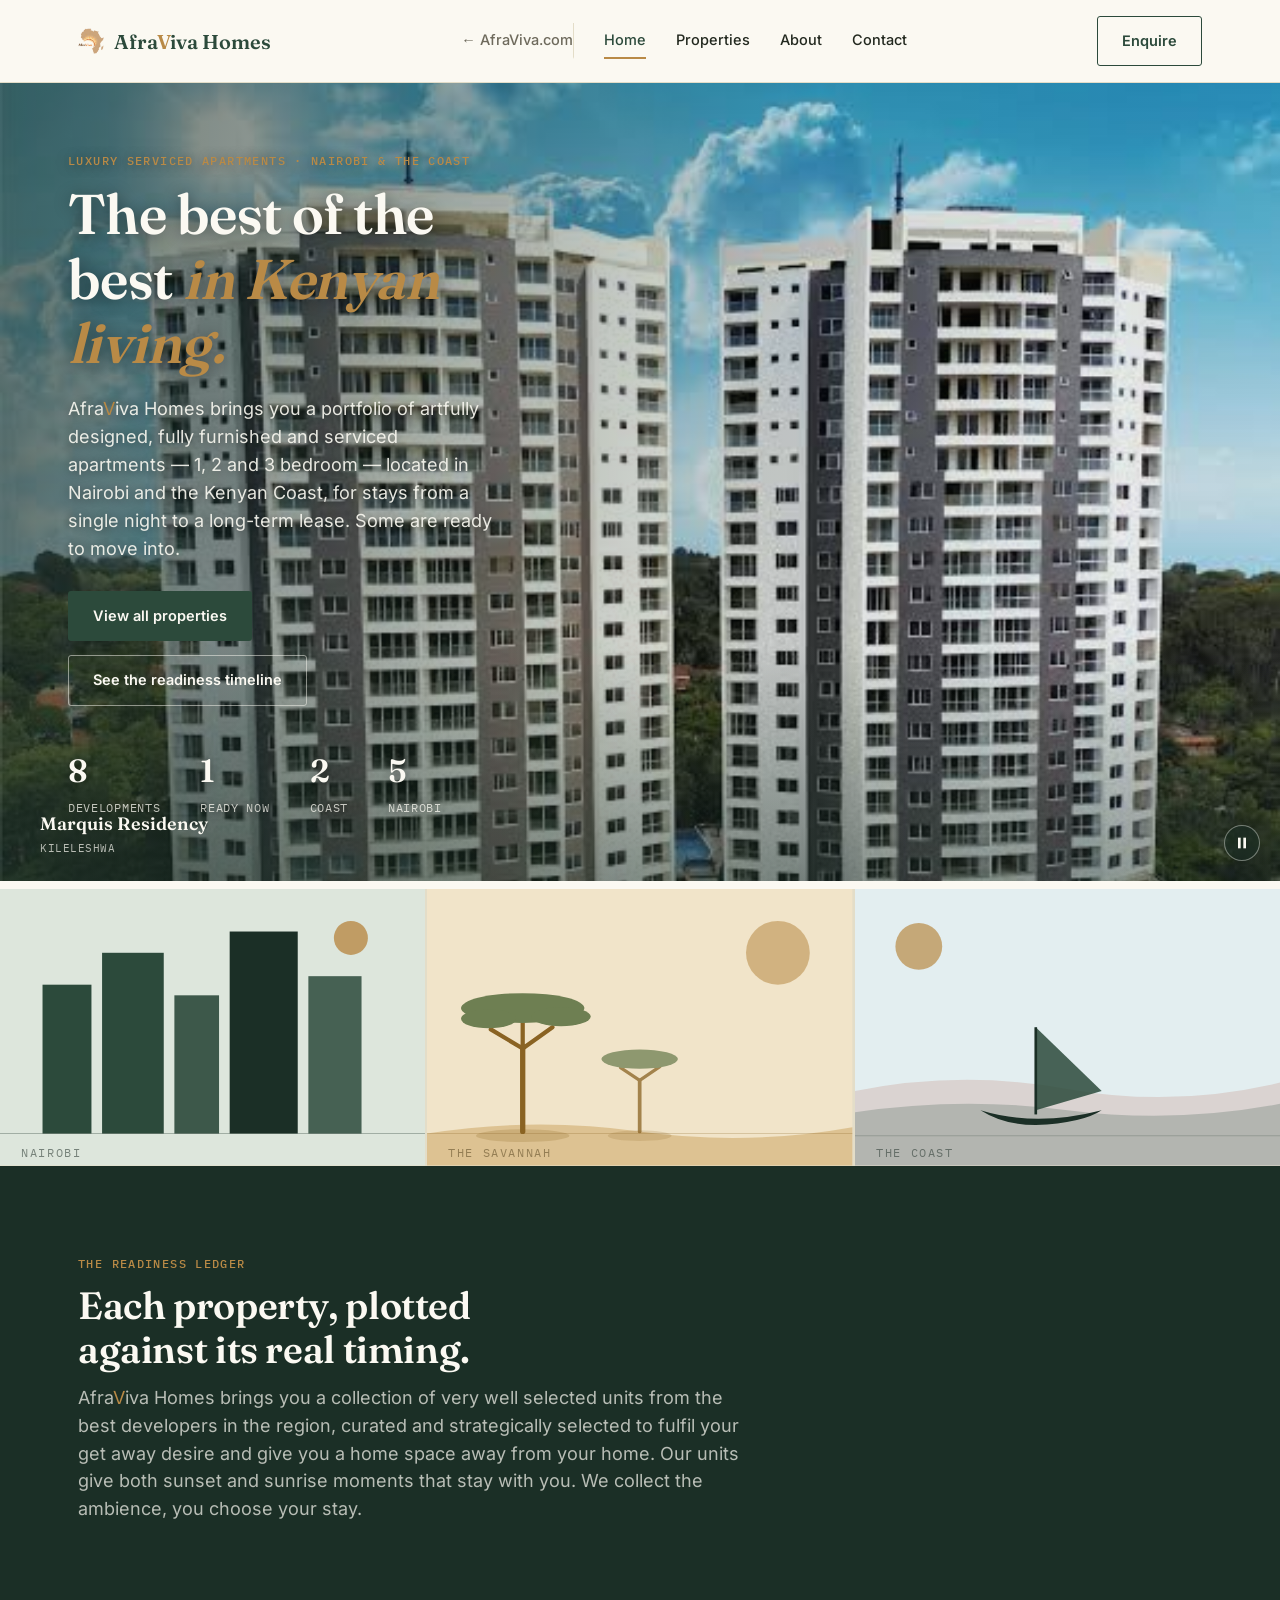
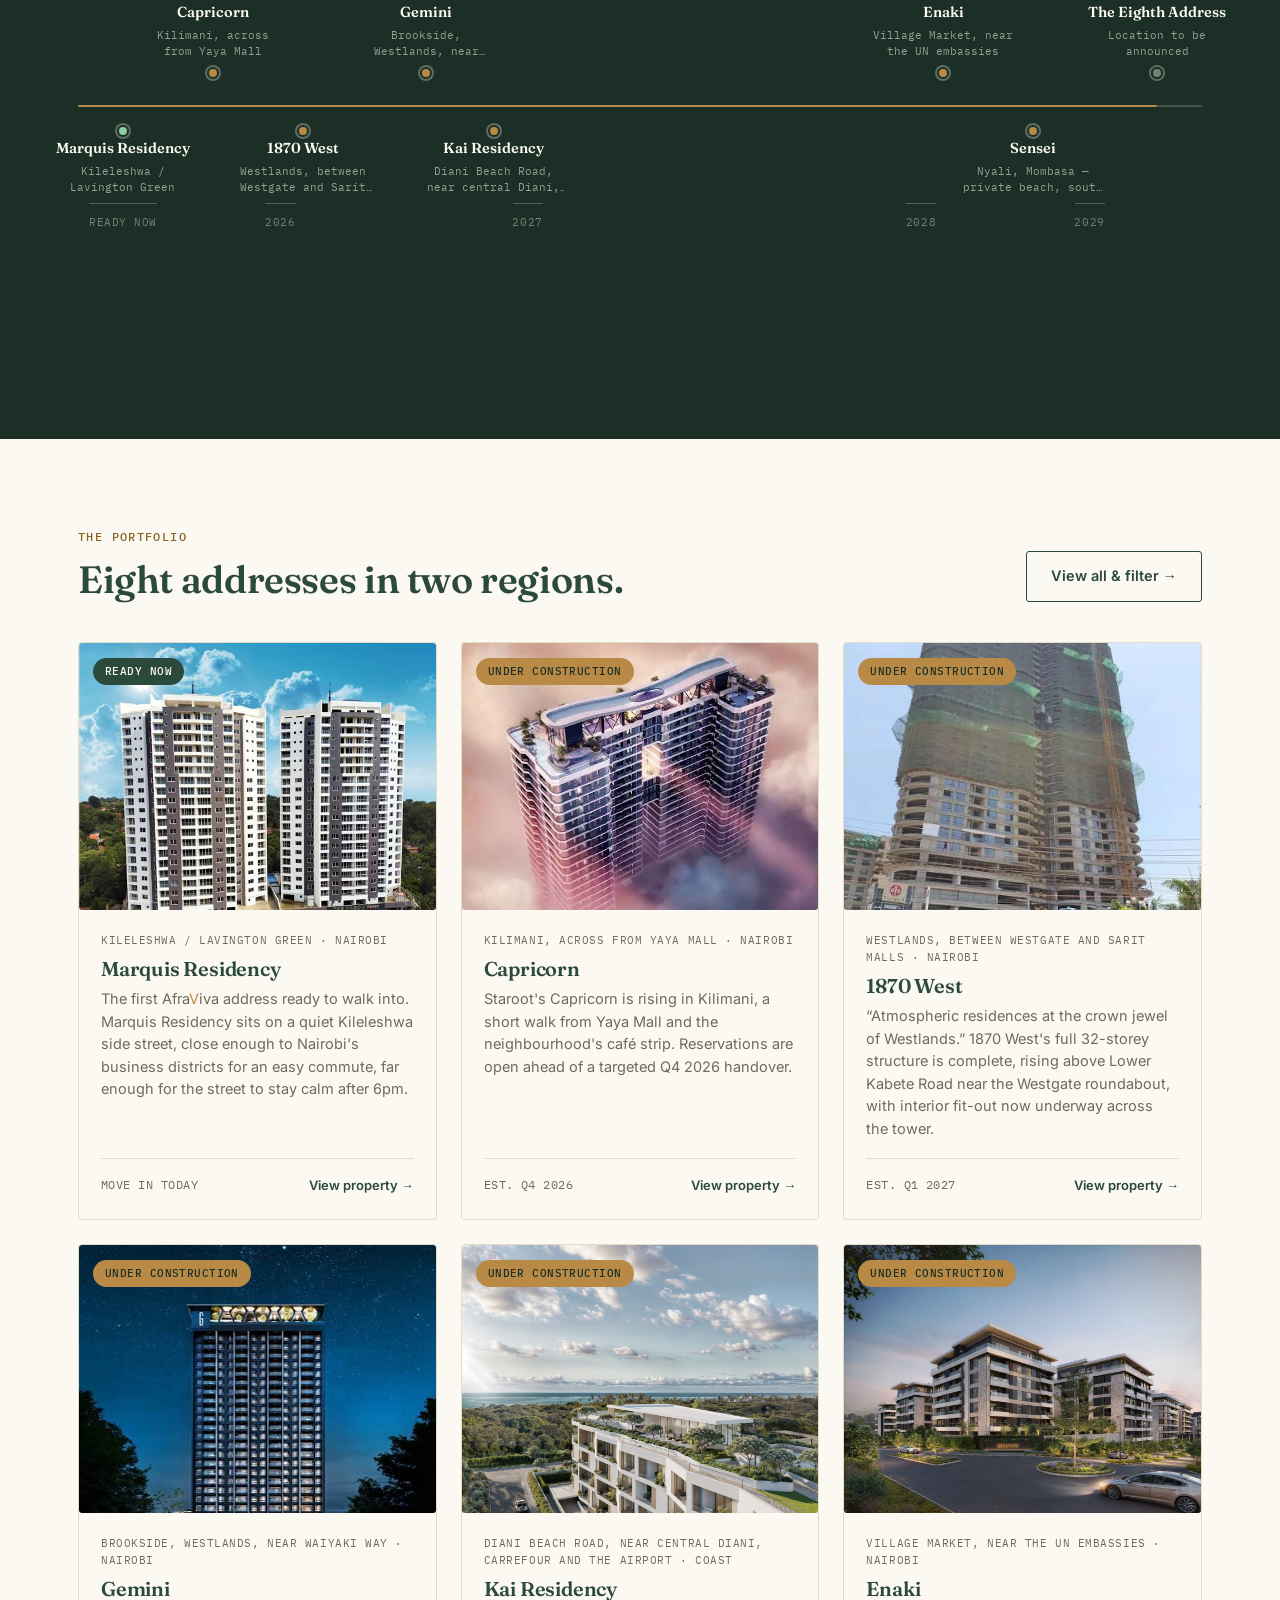
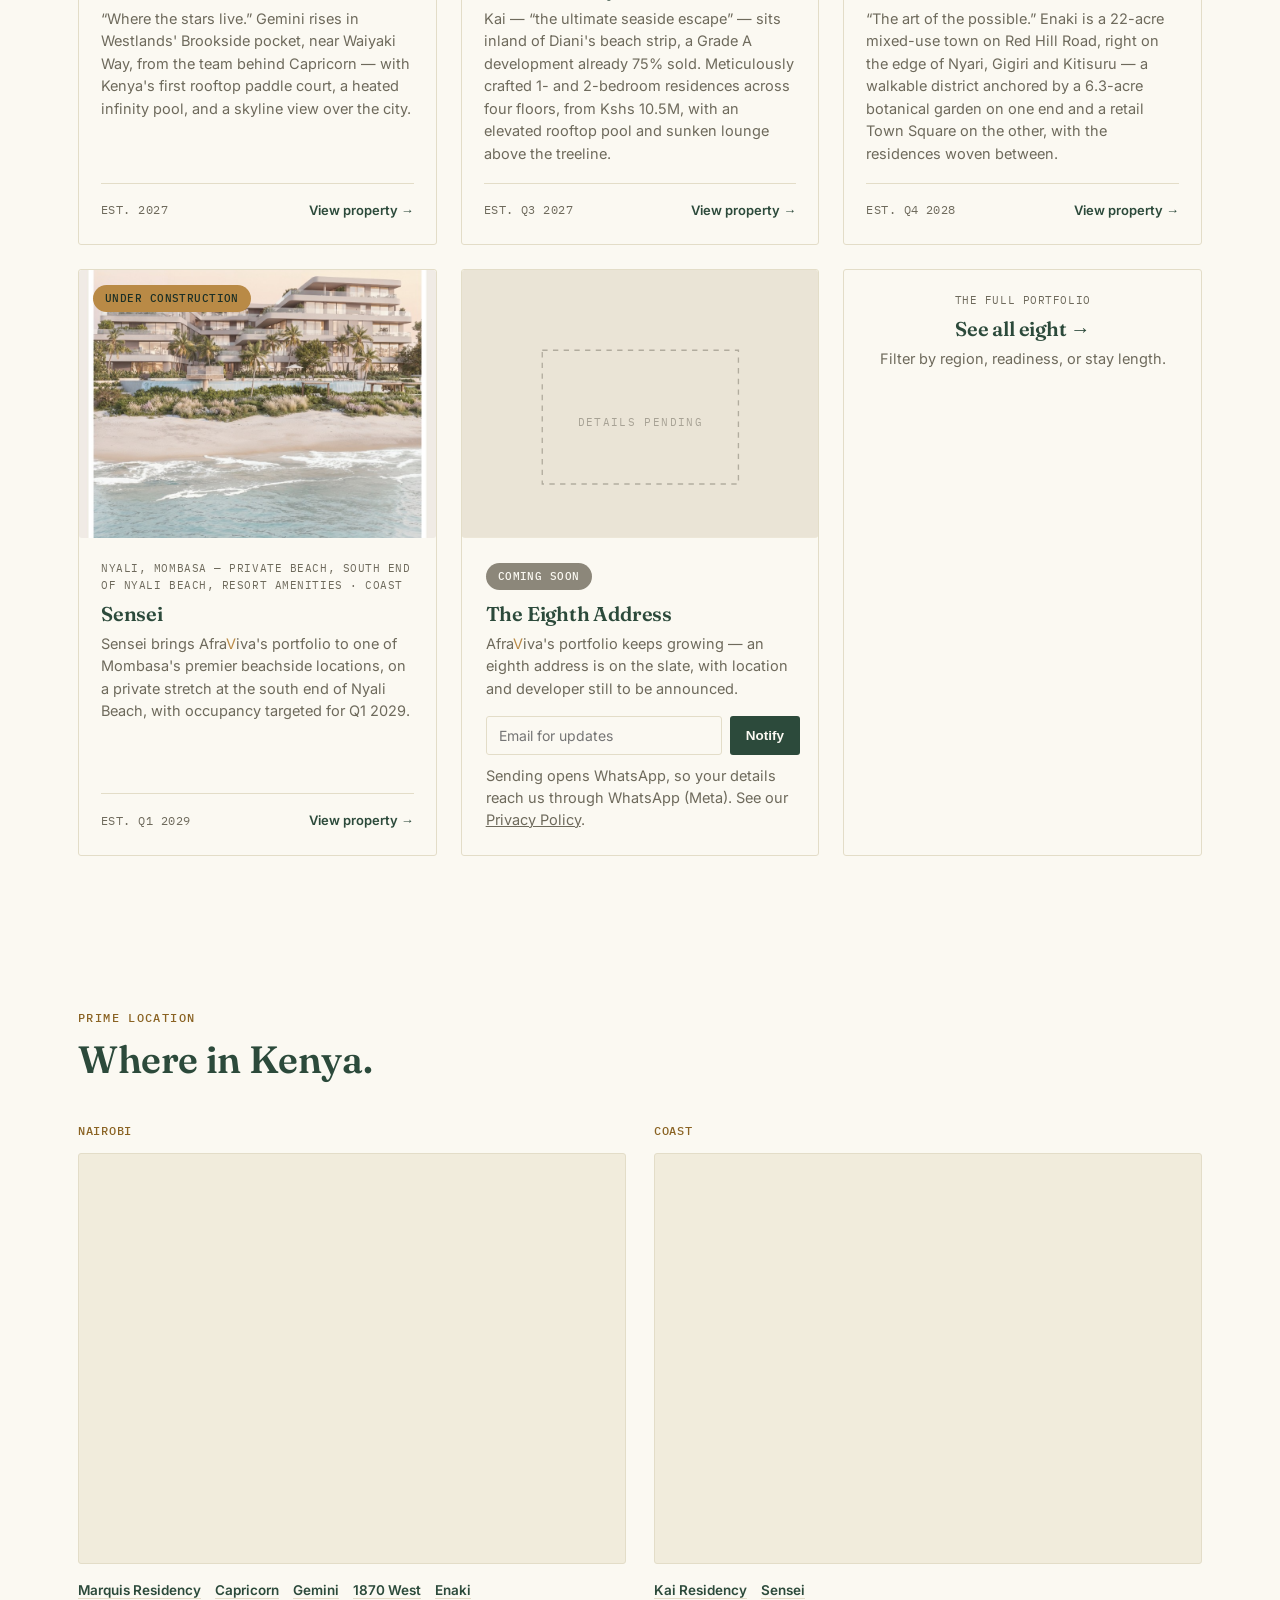
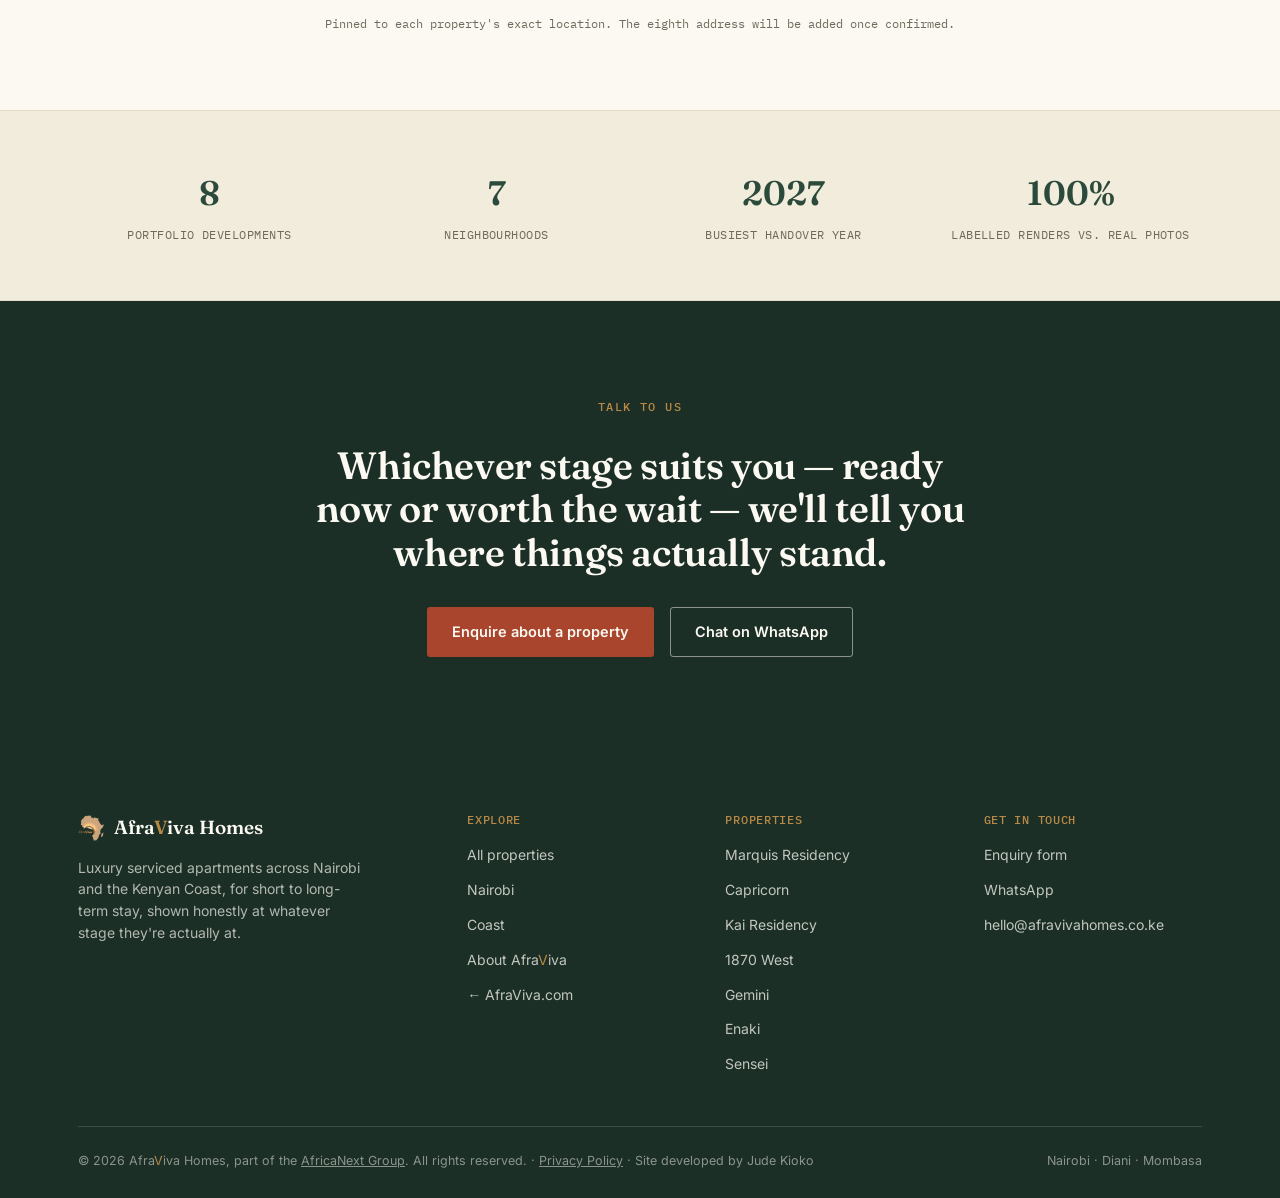
==== commit 52028d76: "Self-host the Homes fonts instead of loading them from Google Fraunces, Inter and IBM Plex Mono (lat" ====
--- a/index.html
+++ b/index.html
@@ -17,9 +17,7 @@
 <meta name="twitter:description" content="A portfolio of luxury serviced apartments across Nairobi and the Kenyan Coast, for short to long-term stay, shown honestly at every stage.">
 <meta name="twitter:image" content="https://homes.afraviva.com/assets/img/afraviva-logo-full.png">
 <link rel="icon" type="image/svg+xml" href="favicon.svg">
-<link rel="preconnect" href="https://fonts.googleapis.com">
-<link rel="preconnect" href="https://fonts.gstatic.com" crossorigin>
-<link href="https://fonts.googleapis.com/css2?family=Fraunces:opsz,wght@9..144,400;9..144,500;9..144,600;9..144,700&family=Inter:wght@400;500;600;700&family=IBM+Plex+Mono:wght@400;500&display=swap" rel="stylesheet">
+<link href="assets/css/fonts.css" rel="stylesheet">
 <link rel="stylesheet" href="assets/css/styles.css">
 </head>
 <body>
--- a/assets/css/fonts.css
+++ b/assets/css/fonts.css
@@ -0,0 +1,161 @@
+/* Self-hosted copies of Google Fonts (latin, latin-ext), so pages make no request to Google. */
+@font-face {
+  font-family: 'Fraunces';
+  font-style: normal;
+  font-weight: 400;
+  font-display: swap;
+  src: url(../fonts/fraunces-400-normal-latin-ext.woff2) format('woff2');
+  unicode-range: U+0100-02BA, U+02BD-02C5, U+02C7-02CC, U+02CE-02D7, U+02DD-02FF, U+0304, U+0308, U+0329, U+1D00-1DBF, U+1E00-1E9F, U+1EF2-1EFF, U+2020, U+20A0-20AB, U+20AD-20C4, U+2113, U+2C60-2C7F, U+A720-A7FF;
+}
+@font-face {
+  font-family: 'Fraunces';
+  font-style: normal;
+  font-weight: 400;
+  font-display: swap;
+  src: url(../fonts/fraunces-400-normal-latin.woff2) format('woff2');
+  unicode-range: U+0000-00FF, U+0131, U+0152-0153, U+02BB-02BC, U+02C6, U+02DA, U+02DC, U+0304, U+0308, U+0329, U+2000-206F, U+20AC, U+2122, U+2191, U+2193, U+2212, U+2215, U+FEFF, U+FFFD;
+}
+@font-face {
+  font-family: 'Fraunces';
+  font-style: normal;
+  font-weight: 500;
+  font-display: swap;
+  src: url(../fonts/fraunces-400-normal-latin-ext.woff2) format('woff2');
+  unicode-range: U+0100-02BA, U+02BD-02C5, U+02C7-02CC, U+02CE-02D7, U+02DD-02FF, U+0304, U+0308, U+0329, U+1D00-1DBF, U+1E00-1E9F, U+1EF2-1EFF, U+2020, U+20A0-20AB, U+20AD-20C4, U+2113, U+2C60-2C7F, U+A720-A7FF;
+}
+@font-face {
+  font-family: 'Fraunces';
+  font-style: normal;
+  font-weight: 500;
+  font-display: swap;
+  src: url(../fonts/fraunces-400-normal-latin.woff2) format('woff2');
+  unicode-range: U+0000-00FF, U+0131, U+0152-0153, U+02BB-02BC, U+02C6, U+02DA, U+02DC, U+0304, U+0308, U+0329, U+2000-206F, U+20AC, U+2122, U+2191, U+2193, U+2212, U+2215, U+FEFF, U+FFFD;
+}
+@font-face {
+  font-family: 'Fraunces';
+  font-style: normal;
+  font-weight: 600;
+  font-display: swap;
+  src: url(../fonts/fraunces-400-normal-latin-ext.woff2) format('woff2');
+  unicode-range: U+0100-02BA, U+02BD-02C5, U+02C7-02CC, U+02CE-02D7, U+02DD-02FF, U+0304, U+0308, U+0329, U+1D00-1DBF, U+1E00-1E9F, U+1EF2-1EFF, U+2020, U+20A0-20AB, U+20AD-20C4, U+2113, U+2C60-2C7F, U+A720-A7FF;
+}
+@font-face {
+  font-family: 'Fraunces';
+  font-style: normal;
+  font-weight: 600;
+  font-display: swap;
+  src: url(../fonts/fraunces-400-normal-latin.woff2) format('woff2');
+  unicode-range: U+0000-00FF, U+0131, U+0152-0153, U+02BB-02BC, U+02C6, U+02DA, U+02DC, U+0304, U+0308, U+0329, U+2000-206F, U+20AC, U+2122, U+2191, U+2193, U+2212, U+2215, U+FEFF, U+FFFD;
+}
+@font-face {
+  font-family: 'Fraunces';
+  font-style: normal;
+  font-weight: 700;
+  font-display: swap;
+  src: url(../fonts/fraunces-400-normal-latin-ext.woff2) format('woff2');
+  unicode-range: U+0100-02BA, U+02BD-02C5, U+02C7-02CC, U+02CE-02D7, U+02DD-02FF, U+0304, U+0308, U+0329, U+1D00-1DBF, U+1E00-1E9F, U+1EF2-1EFF, U+2020, U+20A0-20AB, U+20AD-20C4, U+2113, U+2C60-2C7F, U+A720-A7FF;
+}
+@font-face {
+  font-family: 'Fraunces';
+  font-style: normal;
+  font-weight: 700;
+  font-display: swap;
+  src: url(../fonts/fraunces-400-normal-latin.woff2) format('woff2');
+  unicode-range: U+0000-00FF, U+0131, U+0152-0153, U+02BB-02BC, U+02C6, U+02DA, U+02DC, U+0304, U+0308, U+0329, U+2000-206F, U+20AC, U+2122, U+2191, U+2193, U+2212, U+2215, U+FEFF, U+FFFD;
+}
+@font-face {
+  font-family: 'IBM Plex Mono';
+  font-style: normal;
+  font-weight: 400;
+  font-display: swap;
+  src: url(../fonts/ibm-plex-mono-400-normal-latin-ext.woff2) format('woff2');
+  unicode-range: U+0100-02BA, U+02BD-02C5, U+02C7-02CC, U+02CE-02D7, U+02DD-02FF, U+0304, U+0308, U+0329, U+1D00-1DBF, U+1E00-1E9F, U+1EF2-1EFF, U+2020, U+20A0-20AB, U+20AD-20C4, U+2113, U+2C60-2C7F, U+A720-A7FF;
+}
+@font-face {
+  font-family: 'IBM Plex Mono';
+  font-style: normal;
+  font-weight: 400;
+  font-display: swap;
+  src: url(../fonts/ibm-plex-mono-400-normal-latin.woff2) format('woff2');
+  unicode-range: U+0000-00FF, U+0131, U+0152-0153, U+02BB-02BC, U+02C6, U+02DA, U+02DC, U+0304, U+0308, U+0329, U+2000-206F, U+20AC, U+2122, U+2191, U+2193, U+2212, U+2215, U+FEFF, U+FFFD;
+}
+@font-face {
+  font-family: 'IBM Plex Mono';
+  font-style: normal;
+  font-weight: 500;
+  font-display: swap;
+  src: url(../fonts/ibm-plex-mono-500-normal-latin-ext.woff2) format('woff2');
+  unicode-range: U+0100-02BA, U+02BD-02C5, U+02C7-02CC, U+02CE-02D7, U+02DD-02FF, U+0304, U+0308, U+0329, U+1D00-1DBF, U+1E00-1E9F, U+1EF2-1EFF, U+2020, U+20A0-20AB, U+20AD-20C4, U+2113, U+2C60-2C7F, U+A720-A7FF;
+}
+@font-face {
+  font-family: 'IBM Plex Mono';
+  font-style: normal;
+  font-weight: 500;
+  font-display: swap;
+  src: url(../fonts/ibm-plex-mono-500-normal-latin.woff2) format('woff2');
+  unicode-range: U+0000-00FF, U+0131, U+0152-0153, U+02BB-02BC, U+02C6, U+02DA, U+02DC, U+0304, U+0308, U+0329, U+2000-206F, U+20AC, U+2122, U+2191, U+2193, U+2212, U+2215, U+FEFF, U+FFFD;
+}
+@font-face {
+  font-family: 'Inter';
+  font-style: normal;
+  font-weight: 400;
+  font-display: swap;
+  src: url(../fonts/inter-400-normal-latin-ext.woff2) format('woff2');
+  unicode-range: U+0100-02BA, U+02BD-02C5, U+02C7-02CC, U+02CE-02D7, U+02DD-02FF, U+0304, U+0308, U+0329, U+1D00-1DBF, U+1E00-1E9F, U+1EF2-1EFF, U+2020, U+20A0-20AB, U+20AD-20C4, U+2113, U+2C60-2C7F, U+A720-A7FF;
+}
+@font-face {
+  font-family: 'Inter';
+  font-style: normal;
+  font-weight: 400;
+  font-display: swap;
+  src: url(../fonts/inter-400-normal-latin.woff2) format('woff2');
+  unicode-range: U+0000-00FF, U+0131, U+0152-0153, U+02BB-02BC, U+02C6, U+02DA, U+02DC, U+0304, U+0308, U+0329, U+2000-206F, U+20AC, U+2122, U+2191, U+2193, U+2212, U+2215, U+FEFF, U+FFFD;
+}
+@font-face {
+  font-family: 'Inter';
+  font-style: normal;
+  font-weight: 500;
+  font-display: swap;
+  src: url(../fonts/inter-400-normal-latin-ext.woff2) format('woff2');
+  unicode-range: U+0100-02BA, U+02BD-02C5, U+02C7-02CC, U+02CE-02D7, U+02DD-02FF, U+0304, U+0308, U+0329, U+1D00-1DBF, U+1E00-1E9F, U+1EF2-1EFF, U+2020, U+20A0-20AB, U+20AD-20C4, U+2113, U+2C60-2C7F, U+A720-A7FF;
+}
+@font-face {
+  font-family: 'Inter';
+  font-style: normal;
+  font-weight: 500;
+  font-display: swap;
+  src: url(../fonts/inter-400-normal-latin.woff2) format('woff2');
+  unicode-range: U+0000-00FF, U+0131, U+0152-0153, U+02BB-02BC, U+02C6, U+02DA, U+02DC, U+0304, U+0308, U+0329, U+2000-206F, U+20AC, U+2122, U+2191, U+2193, U+2212, U+2215, U+FEFF, U+FFFD;
+}
+@font-face {
+  font-family: 'Inter';
+  font-style: normal;
+  font-weight: 600;
+  font-display: swap;
+  src: url(../fonts/inter-400-normal-latin-ext.woff2) format('woff2');
+  unicode-range: U+0100-02BA, U+02BD-02C5, U+02C7-02CC, U+02CE-02D7, U+02DD-02FF, U+0304, U+0308, U+0329, U+1D00-1DBF, U+1E00-1E9F, U+1EF2-1EFF, U+2020, U+20A0-20AB, U+20AD-20C4, U+2113, U+2C60-2C7F, U+A720-A7FF;
+}
+@font-face {
+  font-family: 'Inter';
+  font-style: normal;
+  font-weight: 600;
+  font-display: swap;
+  src: url(../fonts/inter-400-normal-latin.woff2) format('woff2');
+  unicode-range: U+0000-00FF, U+0131, U+0152-0153, U+02BB-02BC, U+02C6, U+02DA, U+02DC, U+0304, U+0308, U+0329, U+2000-206F, U+20AC, U+2122, U+2191, U+2193, U+2212, U+2215, U+FEFF, U+FFFD;
+}
+@font-face {
+  font-family: 'Inter';
+  font-style: normal;
+  font-weight: 700;
+  font-display: swap;
+  src: url(../fonts/inter-400-normal-latin-ext.woff2) format('woff2');
+  unicode-range: U+0100-02BA, U+02BD-02C5, U+02C7-02CC, U+02CE-02D7, U+02DD-02FF, U+0304, U+0308, U+0329, U+1D00-1DBF, U+1E00-1E9F, U+1EF2-1EFF, U+2020, U+20A0-20AB, U+20AD-20C4, U+2113, U+2C60-2C7F, U+A720-A7FF;
+}
+@font-face {
+  font-family: 'Inter';
+  font-style: normal;
+  font-weight: 700;
+  font-display: swap;
+  src: url(../fonts/inter-400-normal-latin.woff2) format('woff2');
+  unicode-range: U+0000-00FF, U+0131, U+0152-0153, U+02BB-02BC, U+02C6, U+02DA, U+02DC, U+0304, U+0308, U+0329, U+2000-206F, U+20AC, U+2122, U+2191, U+2193, U+2212, U+2215, U+FEFF, U+FFFD;
+}
--- a/assets/css/styles.css
+++ b/assets/css/styles.css
@@ -123,6 +123,8 @@
   transition: color 0.15s ease, border-color 0.15s ease;
 }
 .nav-links a:hover, .nav-links a.active{ color: var(--forest); border-color: var(--gold); }
+.nav-back{ color: var(--muted) !important; padding-right: 20px; border-right: 1px solid var(--line); }
+.nav-back:hover{ color: var(--gold-text, var(--gold)) !important; }
 .nav-cta{ display: flex; align-items: center; gap: 14px; }
 .nav-toggle{
   display: none; flex-direction: column; gap: 5px;
@@ -349,6 +351,24 @@
 }
 .map-embed-card iframe{ width: 100%; height: 100%; border: 0; display: block; }
 
+/* ---------- in the neighbourhood ---------- */
+.n-tabs{ display: flex; gap: 8px; flex-wrap: wrap; }
+.n-tab{ display: inline-flex; align-items: center; gap: 7px; }
+.n-tab svg{ width: 16px; height: 16px; flex-shrink: 0; }
+.neighbourhood-panel{ display: grid; grid-template-columns: 1.4fr 1fr; gap: 24px; align-items: start; }
+.n-map{ aspect-ratio: 4/3; }
+.n-recs{
+  background: var(--paper); border: 1px solid var(--line); border-radius: var(--radius);
+  padding: 22px 24px; height: 100%;
+}
+.n-recs-label{ font-family: var(--f-mono); font-size: 11px; text-transform: uppercase; letter-spacing: 0.05em; color: var(--muted); margin-bottom: 14px; }
+.n-rec-list{ list-style: none; margin: 0; padding: 0; display: flex; flex-direction: column; gap: 14px; }
+.n-rec-item{ display: flex; flex-direction: column; gap: 2px; padding-bottom: 14px; border-bottom: 1px solid var(--line); }
+.n-rec-item:last-child{ border-bottom: none; padding-bottom: 0; }
+.n-rec-name{ font-weight: 600; font-size: 14.5px; color: var(--ink); }
+.n-rec-note{ font-size: 13px; color: var(--muted); }
+.n-recs-empty{ color: var(--muted); font-size: 14px; }
+
 .video-embed-card{
   border: 1px solid var(--line); border-radius: var(--radius); overflow: hidden;
   aspect-ratio: 16/9; background: #000; max-width: 860px;
@@ -568,6 +588,8 @@
   .trust-grid{ grid-template-columns: repeat(2, 1fr); gap: 32px; }
   .footer-grid{ grid-template-columns: 1fr 1fr; }
   .p-body-grid{ grid-template-columns: 1fr; }
+  .neighbourhood-panel{ grid-template-columns: 1fr; }
+  .n-map{ aspect-ratio: 16/9; }
   .enquiry-box{ position: static; }
   .contact-grid{ grid-template-columns: 1fr; }
   .montage-strip{ grid-template-columns: 1fr; }
@@ -583,6 +605,7 @@
   }
   .nav-links.open{ display: flex; }
   .nav-links a{ width: 100%; padding: 14px 0; border-bottom: 1px solid var(--line); }
+  .nav-back{ border-right: none !important; }
   .nav-toggle{ display: flex; }
   .nav-cta .btn-ghost{ padding: 9px 14px; font-size: 13px; }
   .grid-properties{ grid-template-columns: 1fr; }
@@ -604,3 +627,8 @@
   .section, .section-tight{ padding: 56px 0; }
   .ledger{ padding: 56px 0; }
 }
+
+/* Privacy notice under enquiry forms (they hand details to WhatsApp). */
+.form-privacy{ font-size: 12.5px; line-height: 1.5; color: var(--muted); margin: 6px 0 14px; }
+.form-privacy a{ color: inherit; text-decoration: underline; }
+.tbc-card .form-privacy{ margin: 10px 0 0; }
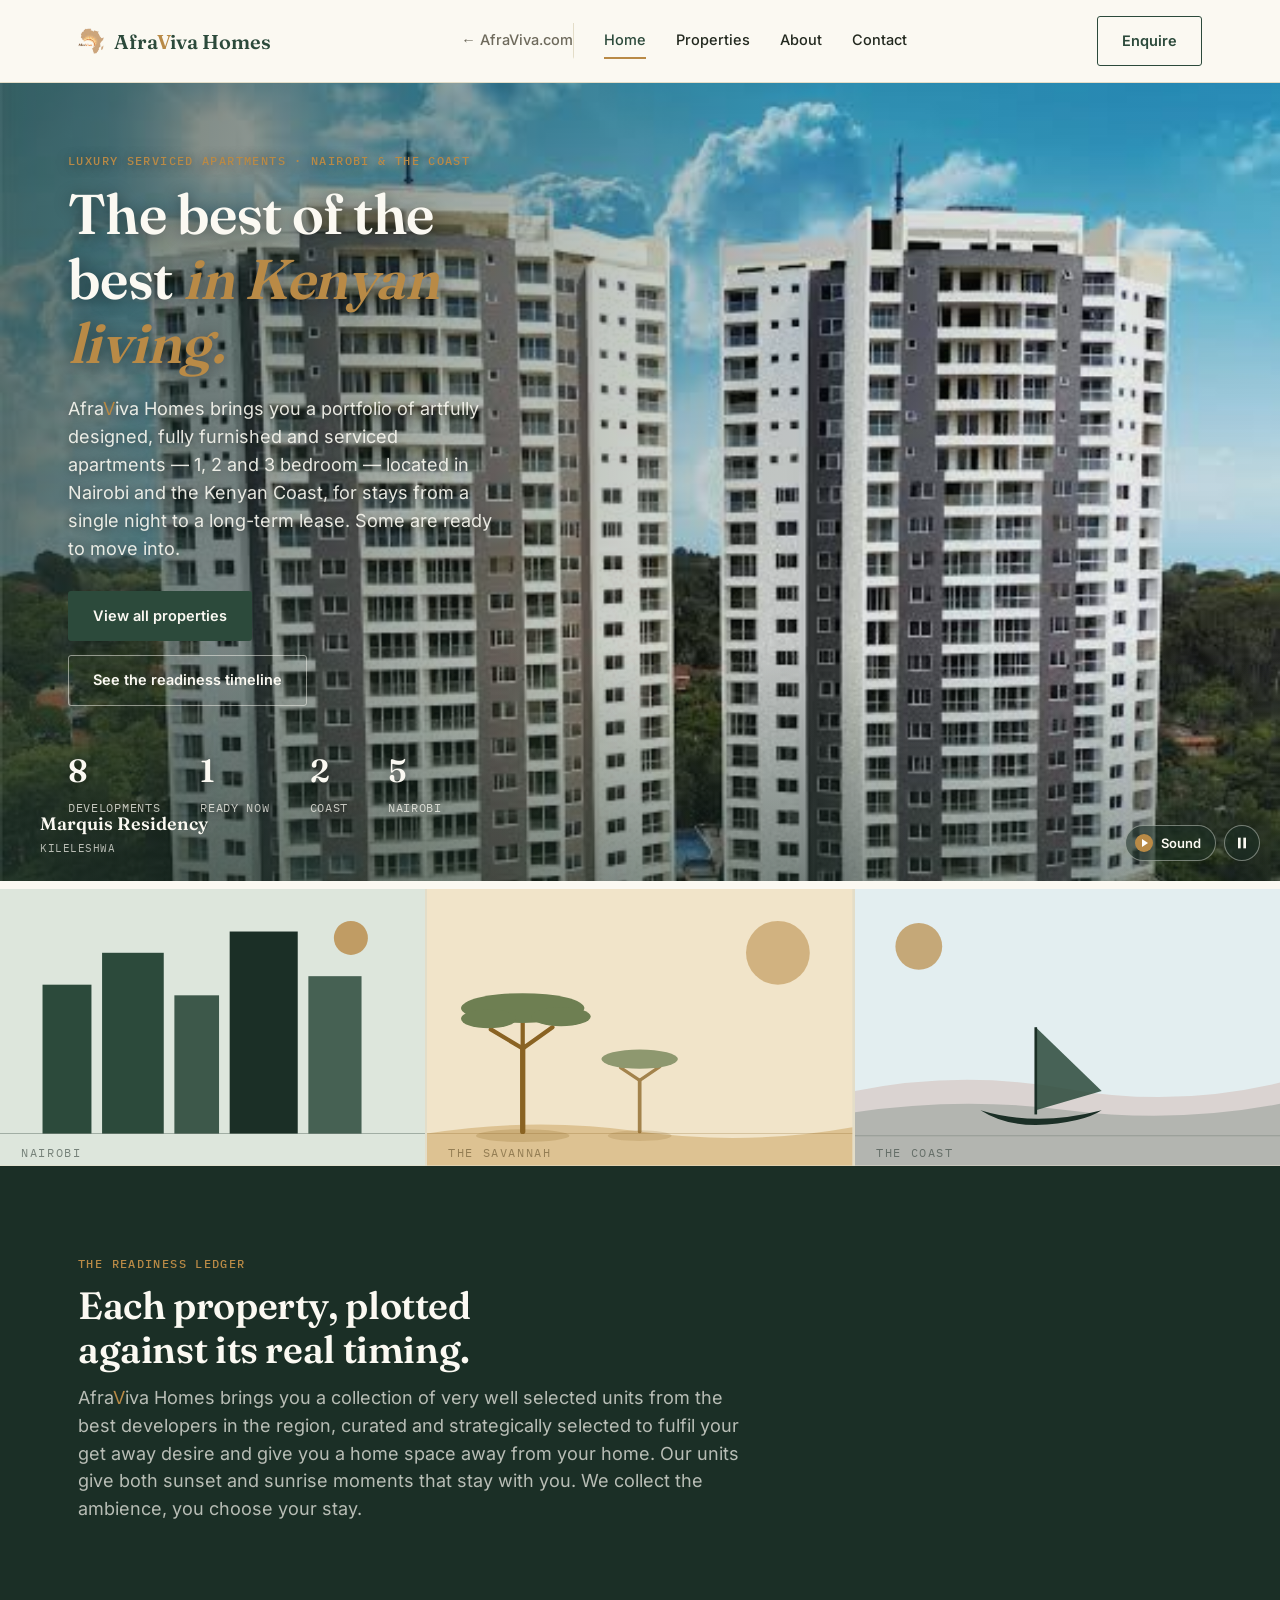
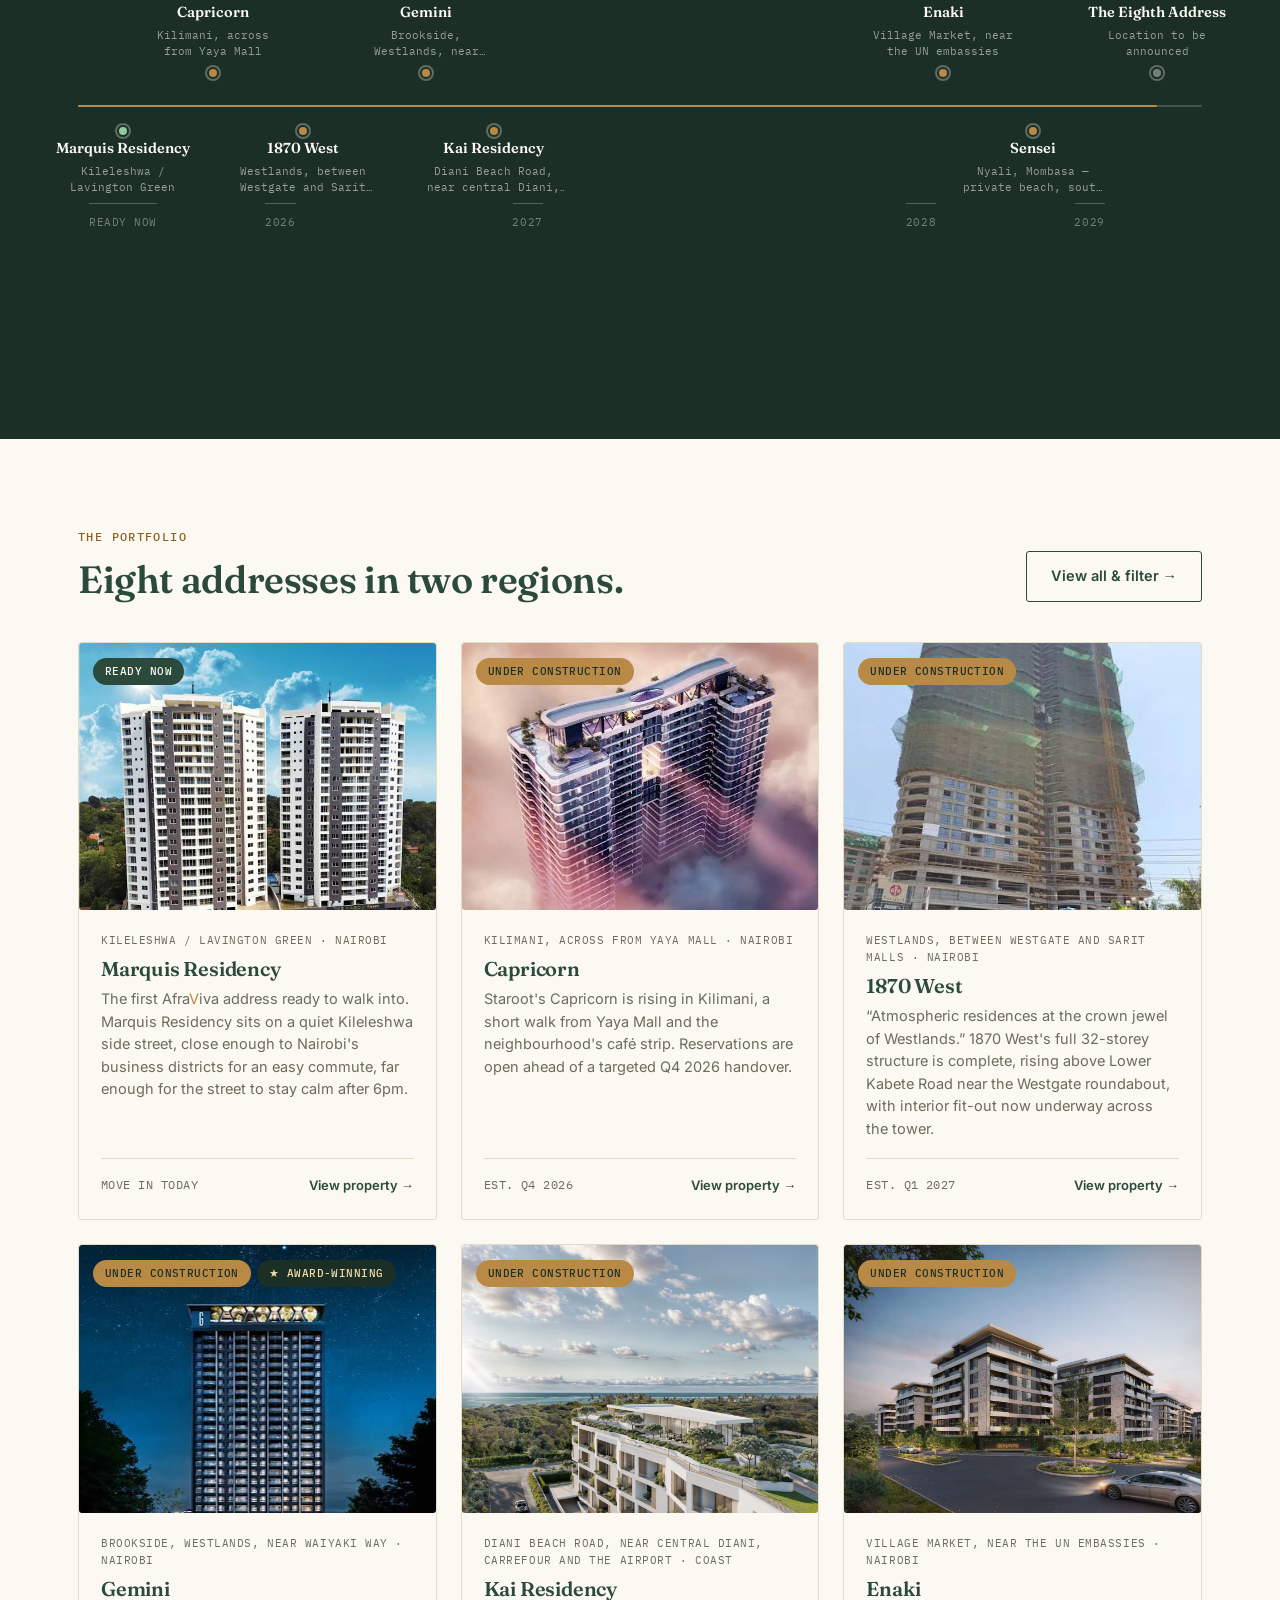
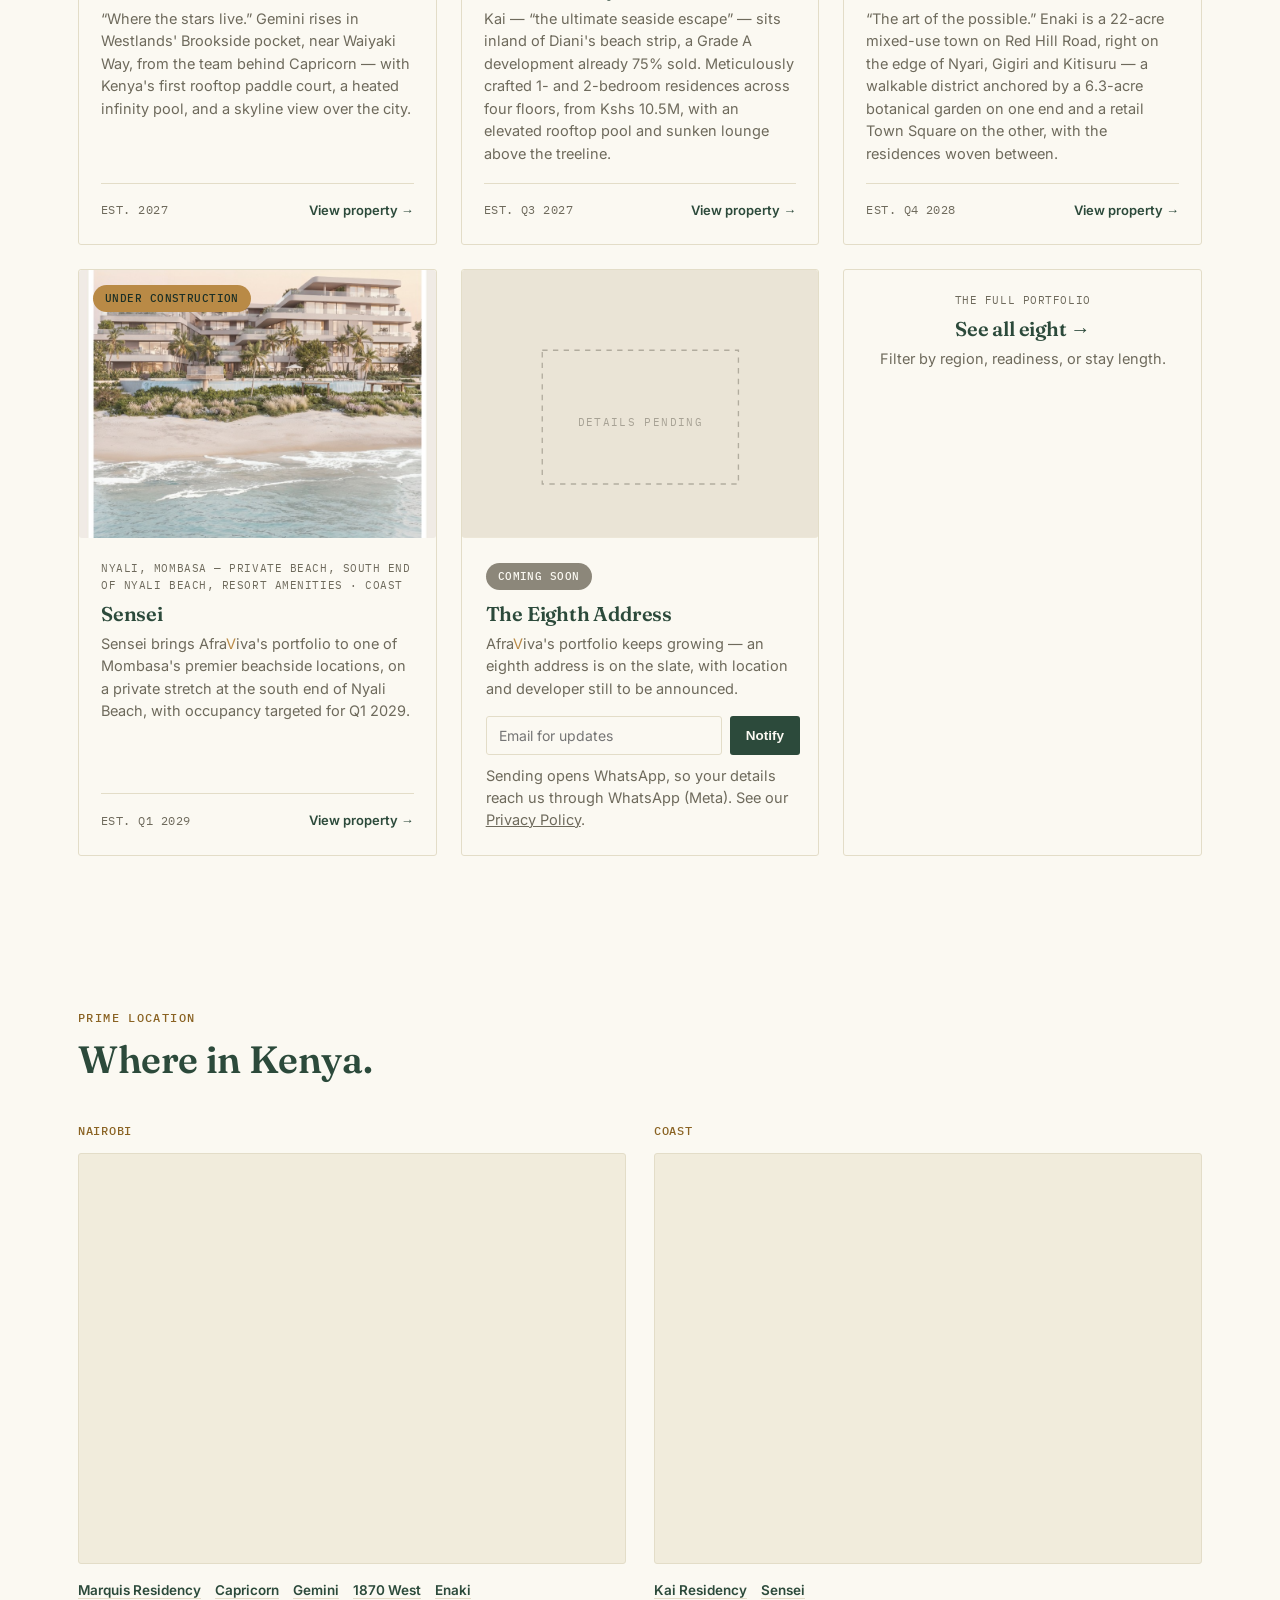
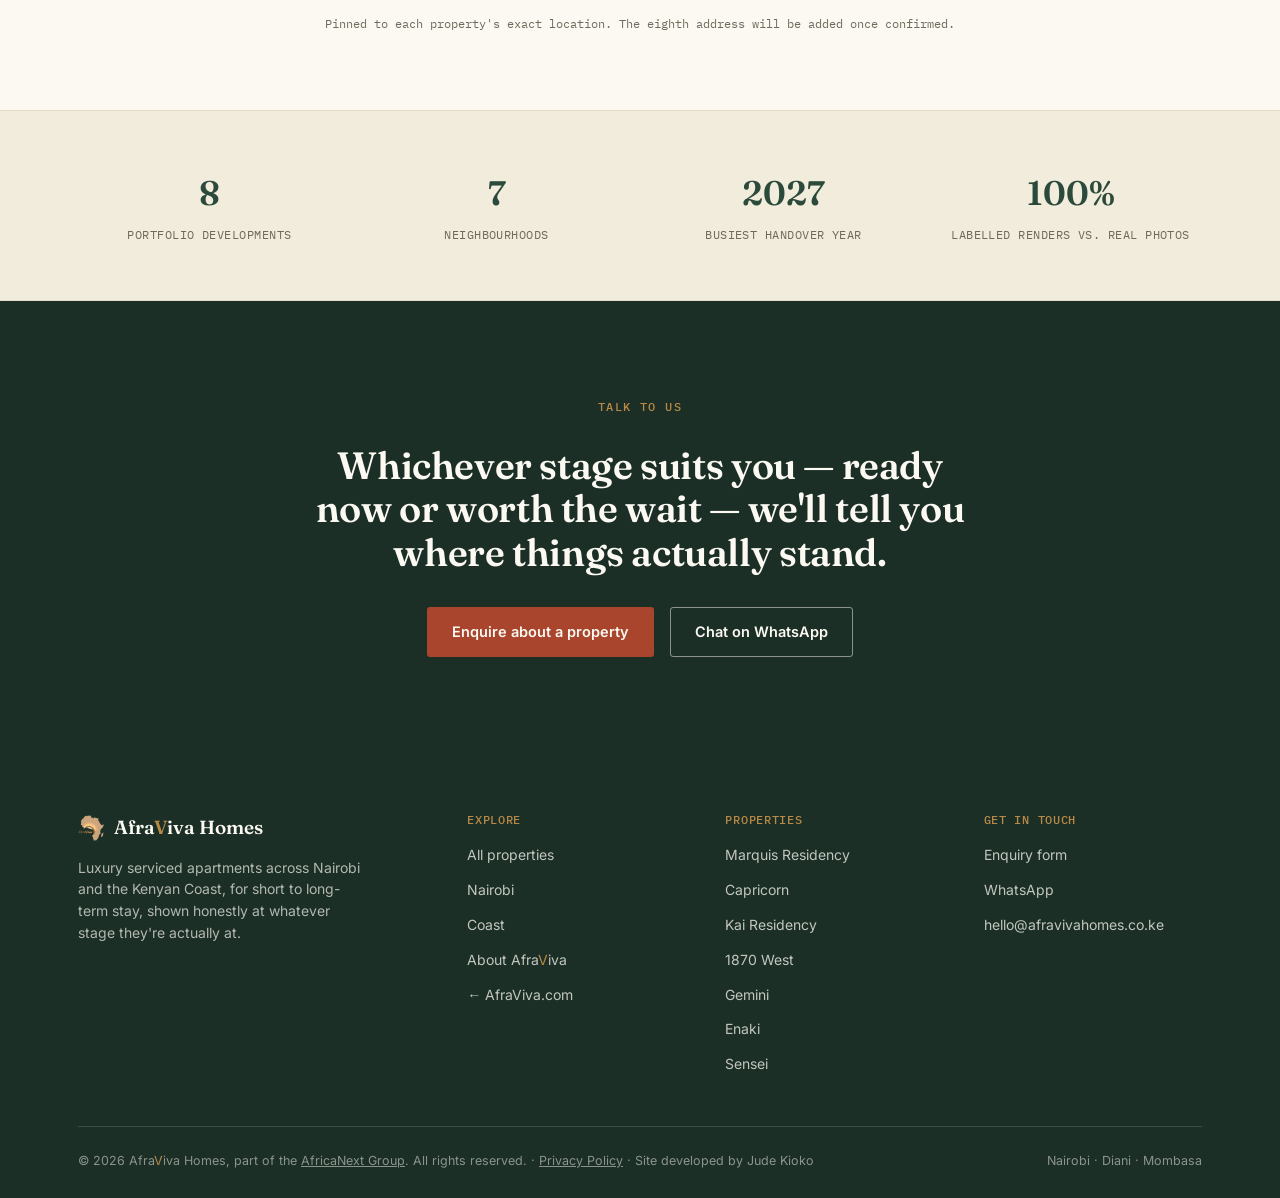
==== commit 409eb8cf: "Add opt-in property soundtracks with spoken intros (placeholders) - "Listen to <property>" on every " ====
--- a/index.html
+++ b/index.html
@@ -58,6 +58,7 @@
       </div>
     </div>
     <div class="hero-reel-caption" id="hero-reel-caption"></div>
+    <button class="hero-sound-toggle" type="button" data-sound="assets/audio/home-theme.mp3" data-sound-loop="true" data-label-off="Sound" data-label-on="Sound on" aria-pressed="false" aria-label="Play background music"><span class="listen-icon" aria-hidden="true"></span><span class="sound-label">Sound</span></button>
     <button class="hero-video-toggle" type="button" aria-pressed="true" aria-label="Pause background video">
       <svg class="icon-pause" viewBox="0 0 24 24" fill="currentColor" width="16" height="16"><rect x="6" y="4" width="4" height="16"/><rect x="14" y="4" width="4" height="16"/></svg>
       <svg class="icon-play" viewBox="0 0 24 24" fill="currentColor" width="16" height="16" style="display:none;"><path d="M8 5v14l11-7z"/></svg>
--- a/assets/css/styles.css
+++ b/assets/css/styles.css
@@ -632,3 +632,26 @@
 .form-privacy{ font-size: 12.5px; line-height: 1.5; color: var(--muted); margin: 6px 0 14px; }
 .form-privacy a{ color: inherit; text-decoration: underline; }
 .tbc-card .form-privacy{ margin: 10px 0 0; }
+
+/* Award (e.g. Gemini, Best Mixed-Use Development Africa 2026-2027) */
+.tag-award{ background: var(--forest-dark); color: #F3D9A4; margin-left: 6px; }
+.p-award-badge{ display: inline-block; margin: 10px 0 4px; padding: 6px 12px; border-radius: 999px; background: var(--forest-dark); color: #F3D9A4; font-size: 13px; font-weight: 600; letter-spacing: .01em; }
+.award-band{ background: var(--forest-dark); color: rgba(251,249,242,.88); padding: 56px 0; }
+.award-grid{ display: grid; gap: 32px; align-items: center; }
+.award-img{ width: 100%; max-width: 420px; border-radius: 10px; box-shadow: 0 12px 32px rgba(0,0,0,.25); }
+.award-text h2{ color: #FBF9F2; margin: 6px 0 14px; }
+.award-text .eyebrow{ color: #F3D9A4; }
+.award-text p{ color: rgba(251,249,242,.82); line-height: 1.7; max-width: 60ch; }
+.award-source{ font-size: 13.5px; color: rgba(251,249,242,.6) !important; margin-top: 14px; }
+@media (min-width: 860px){ .award-grid{ grid-template-columns: minmax(0, 5fr) minmax(0, 7fr); } }
+
+/* Opt-in soundtrack: "Listen to <property>" on property pages, "Sound" on the homepage reel */
+.listen-btn{ display: inline-flex; align-items: center; gap: 8px; margin: 10px 0 4px 8px; padding: 7px 14px 7px 10px; border-radius: 999px; border: 1px solid var(--gold); background: transparent; color: var(--forest-dark); font: inherit; font-size: 13px; font-weight: 600; cursor: pointer; transition: background .15s ease; }
+.listen-btn:hover{ background: rgba(185,138,70,.12); }
+.listen-btn.is-playing{ background: var(--forest-dark); border-color: var(--forest-dark); color: #F3D9A4; }
+.listen-icon{ width: 18px; height: 18px; border-radius: 50%; background: var(--gold); position: relative; flex: none; }
+.listen-icon::before{ content: ""; position: absolute; left: 7px; top: 5px; border-left: 6px solid #fff; border-top: 4px solid transparent; border-bottom: 4px solid transparent; }
+.is-playing .listen-icon::before{ left: 6px; top: 5px; width: 2px; height: 8px; border: 0; background: #fff; box-shadow: 4px 0 0 #fff; }
+.hero-sound-toggle{ position: absolute; right: 64px; bottom: 20px; z-index: 3; height: 36px; display: inline-flex; align-items: center; gap: 8px; padding: 0 14px 0 9px; border-radius: 999px; background: rgba(27,47,38,0.55); border: 1px solid rgba(251,249,242,0.4); color: var(--paper); font: inherit; font-size: 13px; font-weight: 600; cursor: pointer; }
+.hero-sound-toggle:hover, .hero-sound-toggle.is-playing{ background: rgba(27,47,38,0.85); }
+@media (max-width: 640px){ .listen-btn{ margin-left: 0; } }
